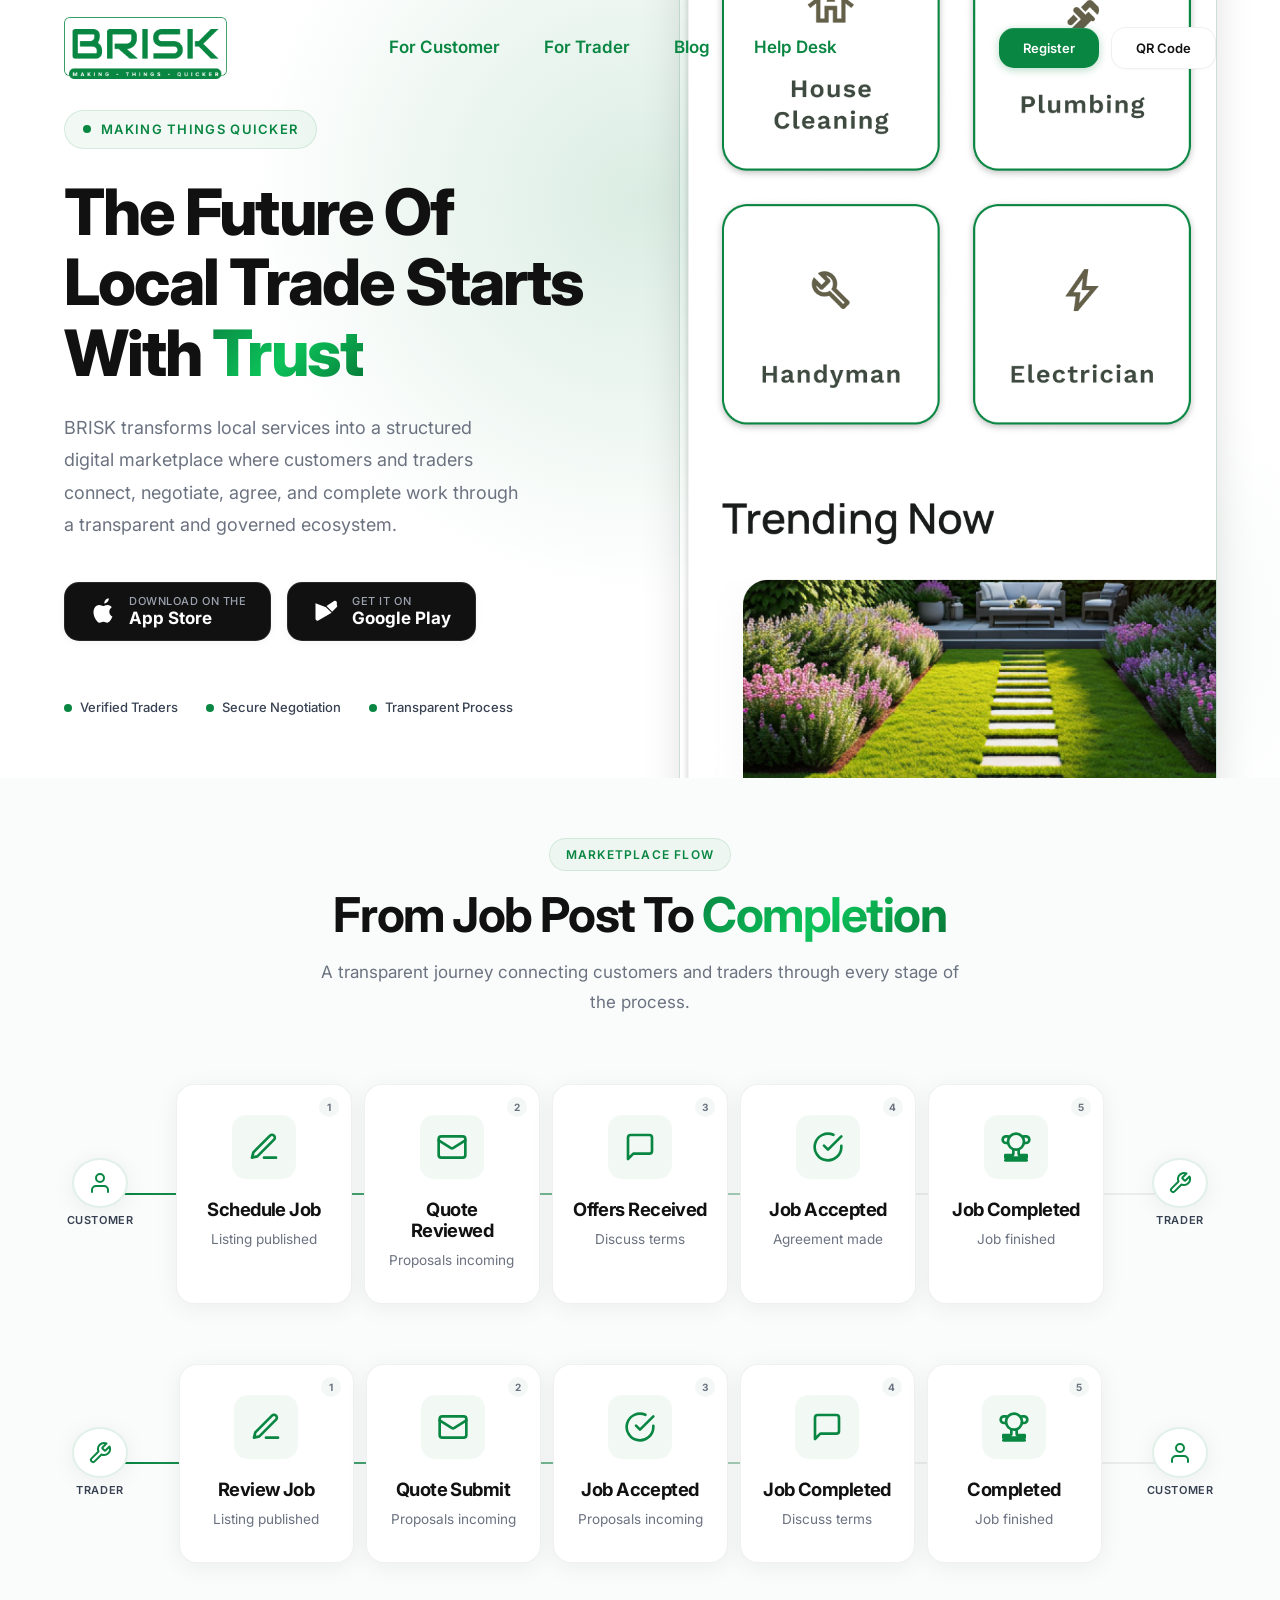
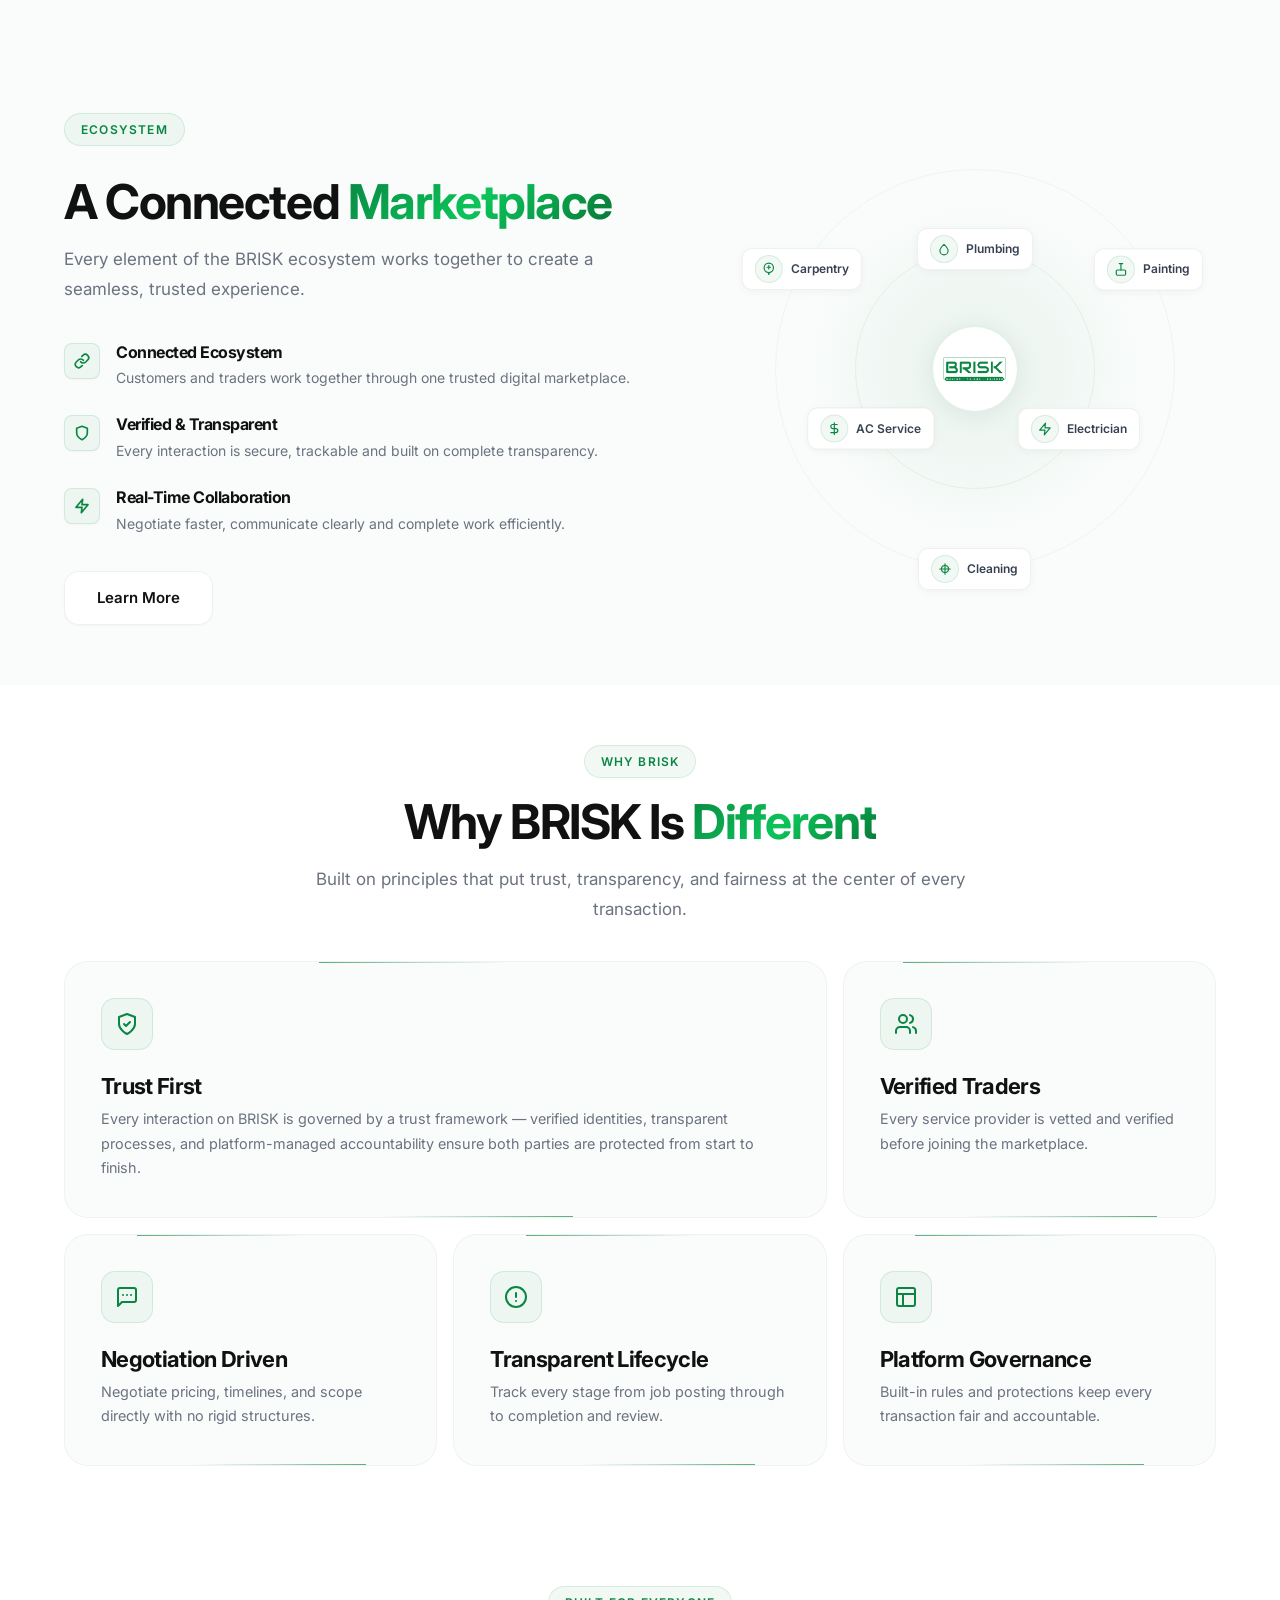
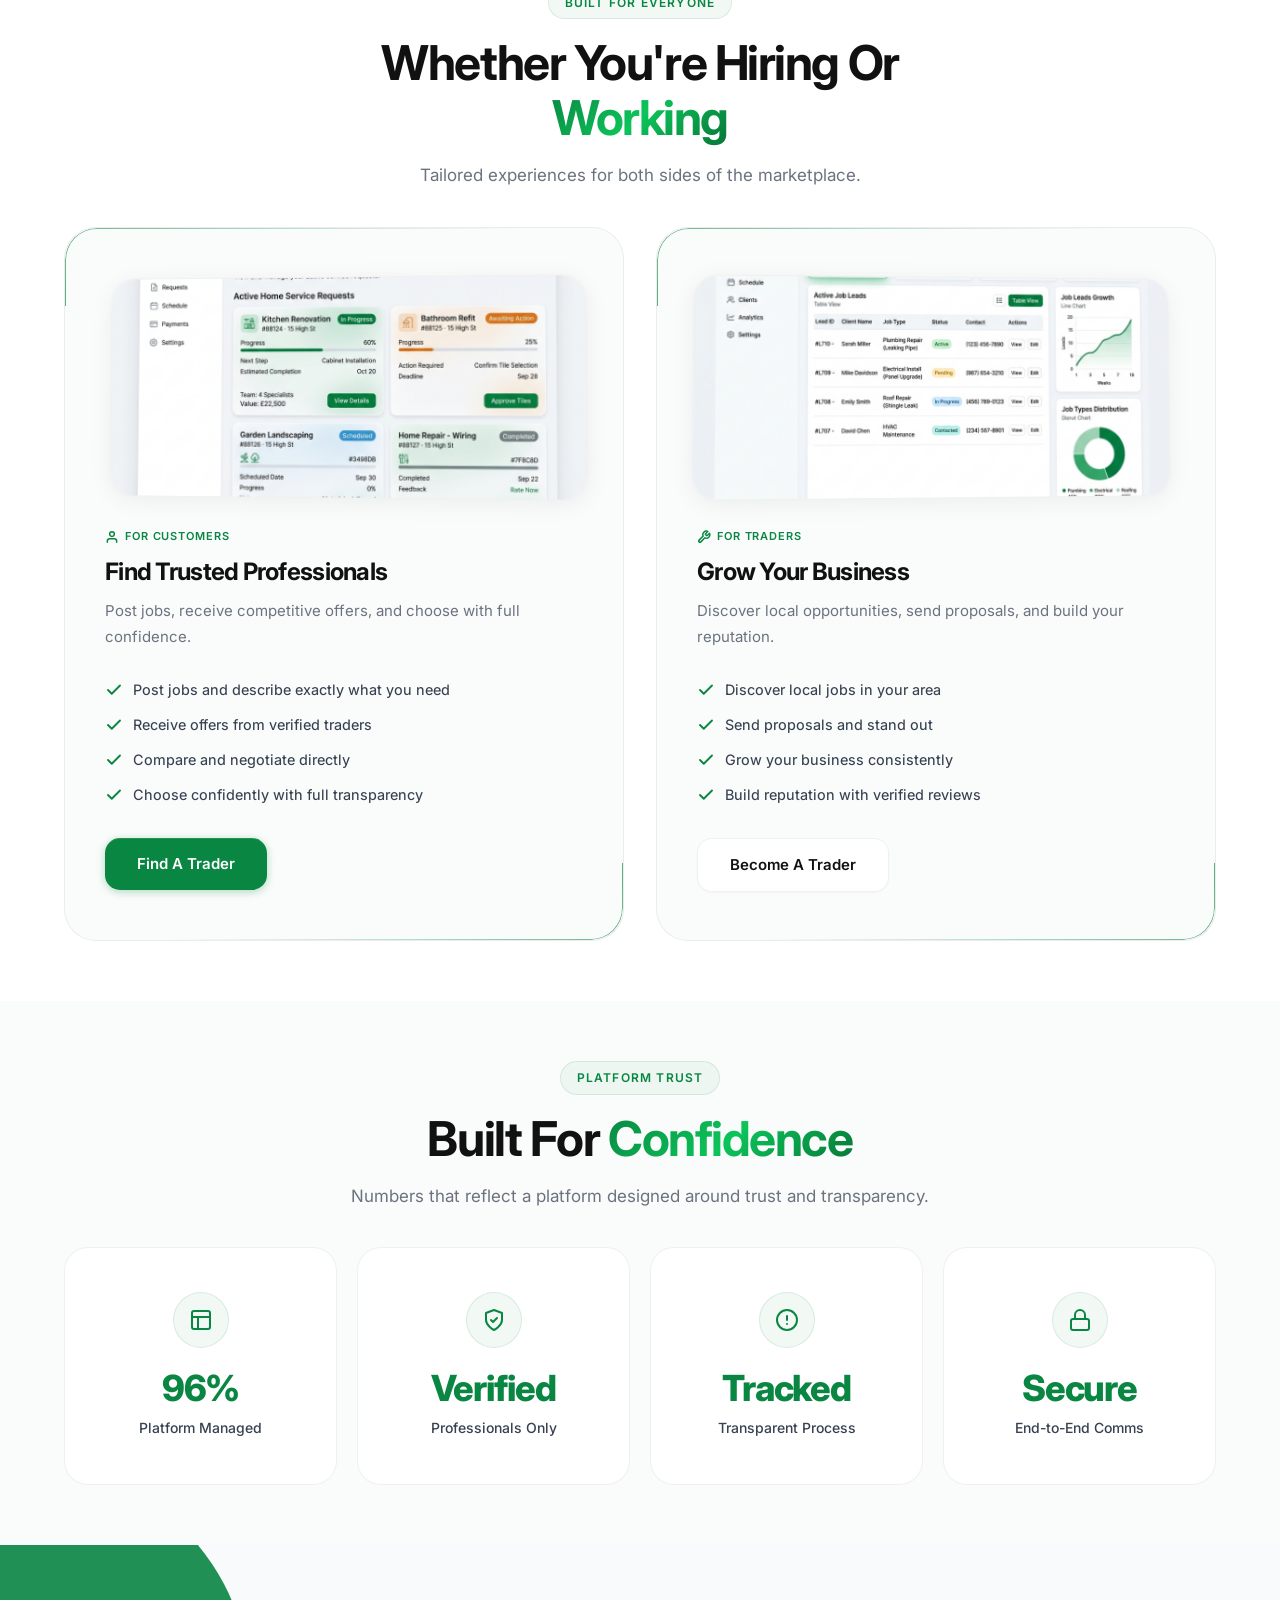
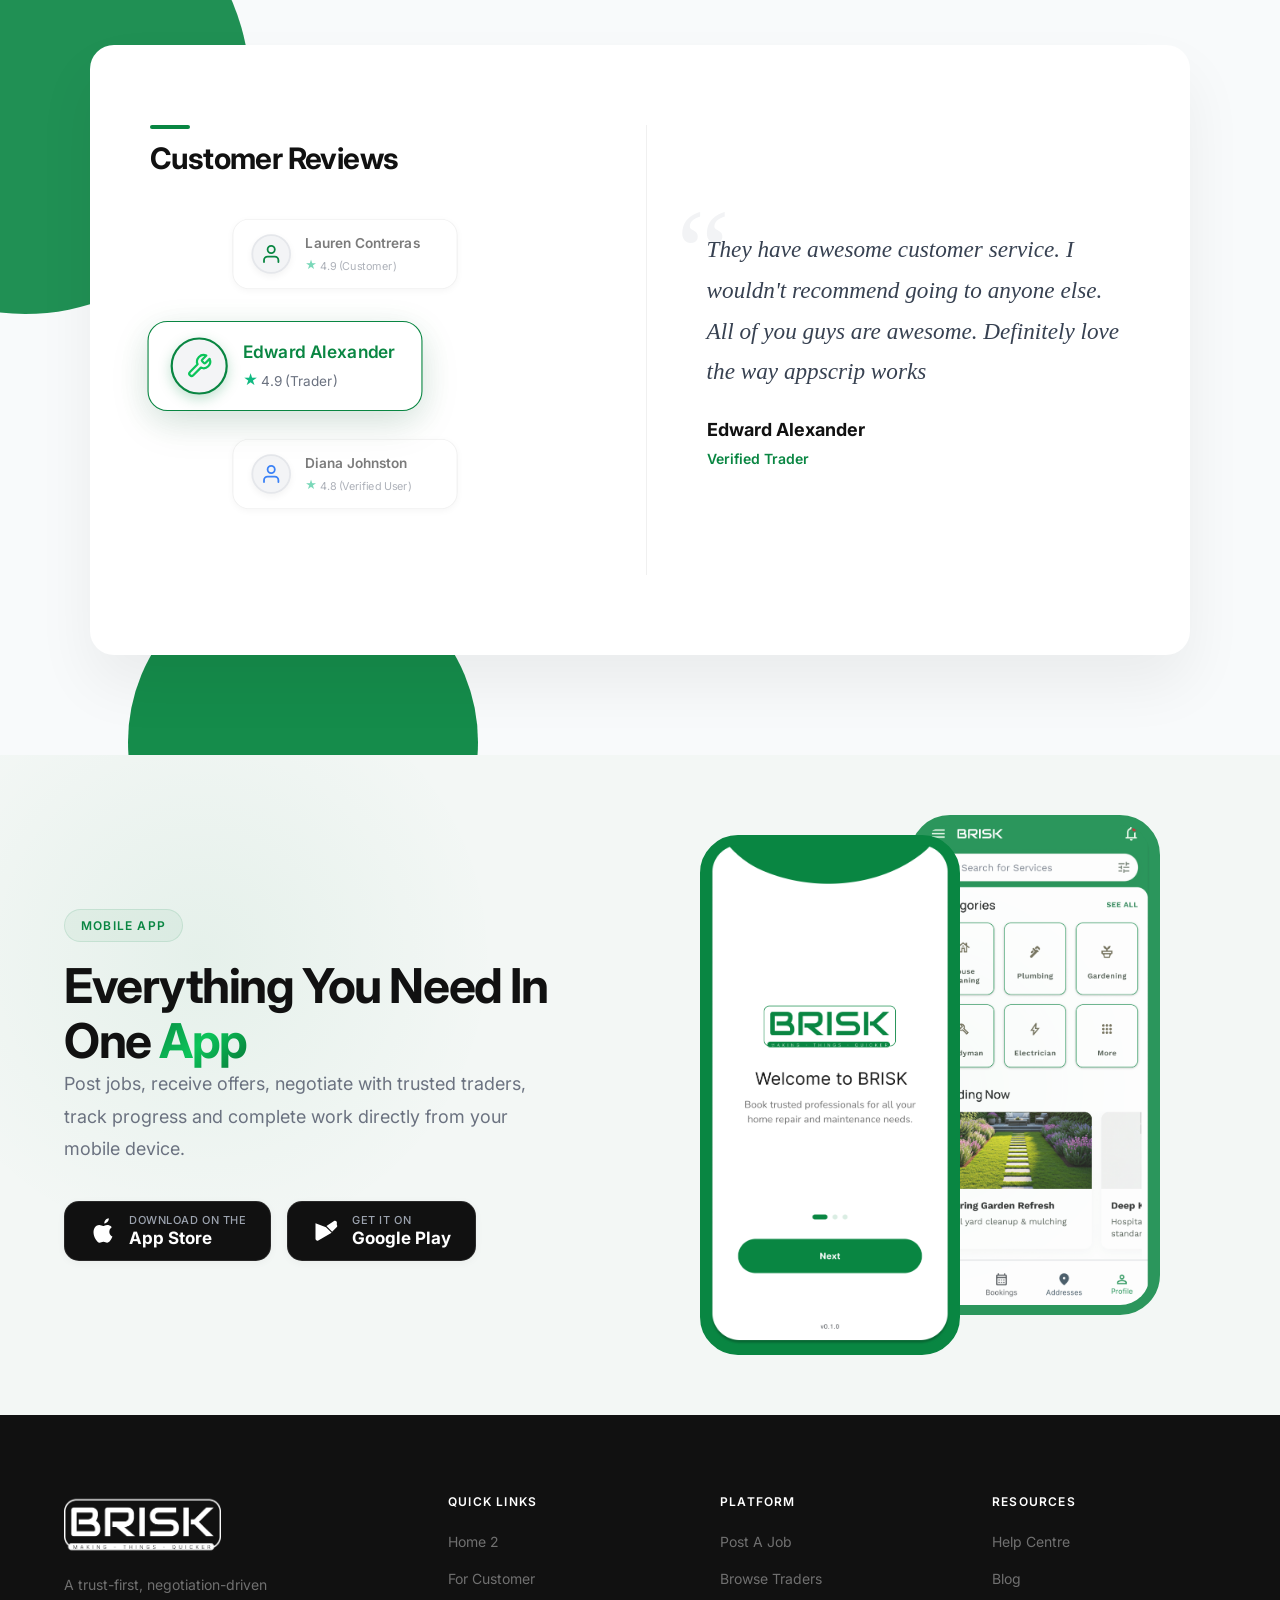
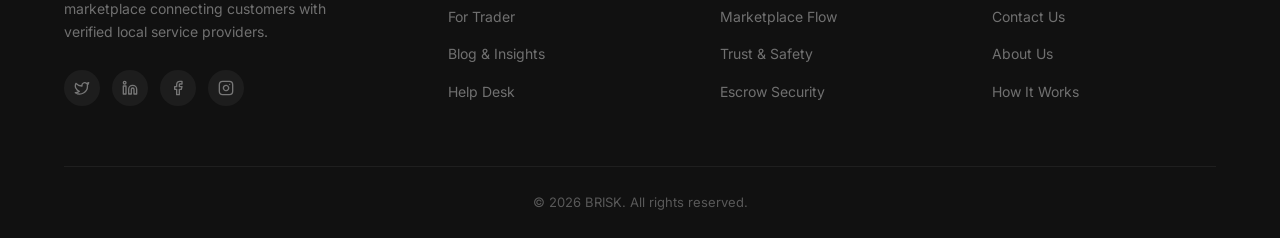
==== index-v2.html @ 7cae582f "first commit" ====
<!DOCTYPE html>
<html lang="en">

<head>
  <meta charset="UTF-8">
  <meta name="viewport" content="width=device-width, initial-scale=1.0">
  <title>BRISK — The Future Of Local Trade Starts With Trust</title>
  <meta name="description"
    content="BRISK transforms local services into a structured digital marketplace where customers and traders connect, negotiate, agree, and complete work through a transparent and governed ecosystem.">
  <link rel="preconnect" href="https://fonts.googleapis.com">
  <link rel="preconnect" href="https://fonts.gstatic.com" crossorigin>
  <link href="https://fonts.googleapis.com/css2?family=Inter:wght@400;450;500;600;700;800&display=swap"
    rel="stylesheet">
  <link rel="stylesheet" href="index.css">
</head>

<body>

  <!-- ===== HEADER ===== -->
  <header class="header" id="header">
    <div class="container">
      <nav class="nav">
        <a href="index.html" class="nav-logo">
          <img src="image/dark-green.png" alt="BRISK">
        </a>
        <ul class="nav-links" id="navLinks">
          <li><a href="customers.html">For Customer</a></li>
          <li><a href="traders.html">For Trader</a></li>
          <li><a href="blog.html">Blog</a></li>
          <li><a href="help-desk.html">Help Desk</a></li>
        </ul>
        <div class="nav-actions" id="navActions">
          <a href="#" class="btn btn-primary btn-register">Register</a>
          <div class="qrcode-dropdown-wrapper">
            <a href="javascript:void(0)" class="btn btn-secondary btn-qrcode" id="qrDropdownBtn">QR Code</a>
            <div class="qrcode-popover" id="qrPopover" aria-hidden="true">
              <button type="button" class="qrcode-popover-item" data-type="customer">
                <svg width="18" height="18" viewBox="0 0 24 24" fill="none" stroke="currentColor" stroke-width="2"
                  stroke-linecap="round" stroke-linejoin="round">
                  <path d="M20 21v-2a4 4 0 0 0-4-4H8a4 4 0 0 0-4 4v2"></path>
                  <circle cx="12" cy="7" r="4"></circle>
                </svg>
                For Customer
              </button>
              <button type="button" class="qrcode-popover-item" data-type="trader">
                <svg width="18" height="18" viewBox="0 0 24 24" fill="none" stroke="currentColor" stroke-width="2"
                  stroke-linecap="round" stroke-linejoin="round">
                  <path d="M16 21v-2a4 4 0 0 0-4-4H6a4 4 0 0 0-4 4v2"></path>
                  <circle cx="9" cy="7" r="4"></circle>
                  <path d="M22 21v-2a4 4 0 0 0-3-3.87"></path>
                  <path d="M16 3.13a4 4 0 0 1 0 7.75"></path>
                </svg>
                For Trader
              </button>
            </div>
          </div>
        </div>
        <button class="nav-toggle" id="navToggle" aria-label="Toggle navigation">
          <span></span><span></span><span></span>
        </button>
      </nav>
    </div>
  </header>

  <!-- ===== HERO ===== -->
  <section class="hero section" id="hero">
    <!-- Background Glows -->
    <div class="glow-bg glow-bg-primary hero-glow-1"></div>
    <div class="glow-bg hero-glow-2"></div>

    <div class="container">
      <div class="hero-grid">
        <!-- Left Content -->
        <div class="hero-content reveal">
          <div class="hero-tagline">
            <span class="pulse"></span>
            Making Things Quicker
          </div>
          <h1>The Future Of Local Trade Starts With <span class="gradient-text">Trust</span></h1>
          <p class="hero-desc">BRISK transforms local services into a structured digital marketplace where customers and
            traders connect, negotiate, agree, and complete work through a transparent and governed ecosystem.</p>
          <div class="download-buttons" style="margin-bottom: 56px;">
            <!-- Apple App Store Button -->
            <a href="#" class="btn-download">
              <svg class="dl-icon" width="24" height="24" viewBox="0 0 24 24" fill="currentColor">
                <path
                  d="M18.71 19.5c-.83 1.24-1.71 2.45-3.05 2.47-1.34.03-1.77-.79-3.29-.79-1.53 0-2 .77-3.27.82-1.31.05-2.3-1.32-3.14-2.53C4.25 17 2.94 12.45 4.7 9.39c.87-1.52 2.43-2.48 4.12-2.51 1.28-.02 2.5.87 3.29.87.78 0 2.26-1.07 3.81-.91.65.03 2.47.26 3.64 1.98-.09.06-2.17 1.28-2.15 3.81.03 3.02 2.65 4.03 2.68 4.04-.03.07-.42 1.44-1.38 2.82M15.97 4.17c.66-.81 1.11-1.93.99-3.06-.96.04-2.13.64-2.82 1.45-.6.69-1.12 1.83-.98 2.94 1.07.08 2.16-.52 2.81-1.33z" />
              </svg>
              <div class="dl-text">
                <span class="dl-sub">Download on the</span>
                <span class="dl-main">App Store</span>
              </div>
            </a>
            <!-- Google Play Button -->
            <a href="#" class="btn-download">
              <svg class="dl-icon" width="24" height="24" viewBox="0 0 24 24" fill="currentColor">
                <path
                  d="M3 5.27v13.46c0 .88.75 1.58 1.63 1.58.26 0 .52-.07.76-.2l11.43-6.59-4.83-4.83L3 5.27zm18.3-1.02c-.34-.58-.97-.93-1.67-.93-.26 0-.52.07-.76.2L12.43 7.8l4.83 4.83 4.04-4.04c.48-.48.48-1.28 0-1.76l-.01.02zm-9.17 6.43L12.13 10.68z" />
              </svg>
              <div class="dl-text">
                <span class="dl-sub">GET IT ON</span>
                <span class="dl-main">Google Play</span>
              </div>
            </a>
          </div>
          <div class="trust-row">
            <div class="trust-pill"><span class="tp-dot"></span> Verified Traders</div>
            <div class="trust-pill"><span class="tp-dot"></span> Secure Negotiation</div>
            <div class="trust-pill"><span class="tp-dot"></span> Transparent Process</div>
          </div>
        </div>

        <!-- Right: Hero Video Visual -->
        <div class="hero-visual reveal reveal-d2" id="heroVisual">
          <div class="hero-video-wrapper">
            <video class="hero-video" autoplay loop muted playsinline poster="image/Home.png">
              <source src="image/video.mp4" type="video/mp4">
              Your browser does not support the video tag.
            </video>
          </div>
        </div>
      </div>
    </div>
  </section>

  <!-- ===== SECTION 2: INTERACTIVE MARKETPLACE FLOW ===== -->
  <section class="flow-section section" id="flow">
    <div class="container">
      <div class="section-header reveal">
        <span class="section-label">Marketplace Flow</span>
        <h2>From Job Post To <span class="gradient-text">Completion</span></h2>
        <p>A transparent journey connecting customers and traders through every stage of the process.</p>
      </div>

      <div class="flow-visual reveal reveal-d2">
        <div class="flow-track">
          <!-- Customer Avatar -->
          <div class="flow-avatar">
            <div class="flow-avatar-circle">
              <svg viewBox="0 0 24 24" fill="none" stroke="currentColor" stroke-width="2" stroke-linecap="round"
                stroke-linejoin="round">
                <path d="M20 21v-2a4 4 0 0 0-4-4H8a4 4 0 0 0-4 4v2" />
                <circle cx="12" cy="7" r="4" />
              </svg>
            </div>
            <span>Customer</span>
          </div>

          <!-- Flow Path -->
          <div class="flow-path-container">
            <div class="flow-path-bg"></div>
            <div class="flow-path-fill"></div>
          </div>

          <!-- Stage Cards -->
          <div class="flow-stages">
            <div class="flow-stage reveal reveal-d1">
              <div class="fs-icon-container">
                <svg width="24" height="24" viewBox="0 0 24 24" fill="none" stroke="currentColor" stroke-width="2"
                  stroke-linecap="round" stroke-linejoin="round">
                  <path d="M12 20h9" />
                  <path d="M16.5 3.5a2.12 2.12 0 0 1 3 3L7 19l-4 1 1-4Z" />
                </svg>
              </div>
              <div class="fs-num">1</div>
              <h4>Schedule Job</h4>
              <p>Listing published</p>
            </div>
            <div class="flow-stage  reveal reveal-d2">
              <div class="fs-icon-container">
                <svg width="24" height="24" viewBox="0 0 24 24" fill="none" stroke="currentColor" stroke-width="2"
                  stroke-linecap="round" stroke-linejoin="round">
                  <rect width="20" height="16" x="2" y="4" rx="2" />
                  <path d="m22 7-8.97 5.7a1.94 1.94 0 0 1-2.06 0L2 7" />
                </svg>
              </div>
              <div class="fs-num">2</div>
              <h4>Quote Reviewed</h4>
              <p>Proposals incoming</p>
            </div>
            <div class="flow-stage reveal reveal-d3">
              <div class="fs-icon-container">
                <svg width="24" height="24" viewBox="0 0 24 24" fill="none" stroke="currentColor" stroke-width="2"
                  stroke-linecap="round" stroke-linejoin="round">
                  <path d="M21 15a2 2 0 0 1-2 2H7l-4 4V5a2 2 0 0 1 2-2h14a2 2 0 0 1 2 2z" />
                </svg>
              </div>
              <div class="fs-num">3</div>
              <h4>Offers Received</h4>
              <p>Discuss terms</p>
            </div>
            <div class="flow-stage reveal reveal-d4">
              <div class="fs-icon-container">
                <svg width="24" height="24" viewBox="0 0 24 24" fill="none" stroke="currentColor" stroke-width="2"
                  stroke-linecap="round" stroke-linejoin="round">
                  <path d="M22 11.08V12a10 10 0 1 1-5.93-9.14" />
                  <polyline points="22,4 12,14.01 9,11.01" />
                </svg>
              </div>
              <div class="fs-num">4</div>
              <h4>Job Accepted</h4>
              <p>Agreement made</p>
            </div>
            <div class="flow-stage reveal reveal-d5">
              <div class="fs-icon-container">
                <svg width="24" height="24" viewBox="0 0 24 24" fill="none" stroke="currentColor" stroke-width="2"
                  stroke-linecap="round" stroke-linejoin="round">
                  <path d="M6 9H4.5a2.5 2.5 0 0 1 0-5H6" />
                  <path d="M18 9h1.5a2.5 2.5 0 0 0 0-5H18" />
                  <path d="M4 22h16" />
                  <path d="M10 14.66V17c0 .55-.45 1-1 1H4v2h16v-2h-5c-.55 0-1-.45-1-1v-2.34" />
                  <path d="M12 2a6 6 0 0 1 6 6c0 3.31-2.69 6-6 6a6 6 0 0 1-6-6c0-3.31 2.69-6 6-6Z" />
                </svg>
              </div>
              <div class="fs-num">5</div>
              <h4>Job Completed</h4>
              <p>Job finished</p>
            </div>
          </div>

          <!-- Trader Avatar -->
          <div class="flow-avatar">
            <div class="flow-avatar-circle">
              <svg viewBox="0 0 24 24" fill="none" stroke="currentColor" stroke-width="2" stroke-linecap="round"
                stroke-linejoin="round">
                <path
                  d="M14.7 6.3a1 1 0 0 0 0 1.4l1.6 1.6a1 1 0 0 0 1.4 0l3.77-3.77a6 6 0 0 1-7.94 7.94l-6.91 6.91a2.12 2.12 0 0 1-3-3l6.91-6.91a6 6 0 0 1 7.94-7.94l-3.76 3.76z" />
              </svg>
            </div>
            <span>Trader</span>
          </div>
        </div>
      </div>

      <div class="flow-visual reveal reveal-d2">
        <div class="flow-track">
          <!-- Customer Avatar -->
          <div class="flow-avatar">
            <div class="flow-avatar-circle">
              <svg viewBox="0 0 24 24" fill="none" stroke="currentColor" stroke-width="2" stroke-linecap="round"
                stroke-linejoin="round">
                <path
                  d="M14.7 6.3a1 1 0 0 0 0 1.4l1.6 1.6a1 1 0 0 0 1.4 0l3.77-3.77a6 6 0 0 1-7.94 7.94l-6.91 6.91a2.12 2.12 0 0 1-3-3l6.91-6.91a6 6 0 0 1 7.94-7.94l-3.76 3.76z" />
              </svg>
            </div>
            <span>Trader</span>
          </div>

          <!-- Flow Path -->
          <div class="flow-path-container">
            <div class="flow-path-bg"></div>
            <div class="flow-path-fill"></div>
          </div>

          <!-- Stage Cards -->
          <div class="flow-stages">
            <div class="flow-stage reveal reveal-d1">
              <div class="fs-icon-container">
                <svg width="24" height="24" viewBox="0 0 24 24" fill="none" stroke="currentColor" stroke-width="2"
                  stroke-linecap="round" stroke-linejoin="round">
                  <path d="M12 20h9" />
                  <path d="M16.5 3.5a2.12 2.12 0 0 1 3 3L7 19l-4 1 1-4Z" />
                </svg>
              </div>
              <div class="fs-num">1</div>
              <h4>Review Job</h4>
              <p>Listing published</p>
            </div>
            <div class="flow-stage reveal reveal-d4">
              <div class="fs-icon-container">

                <svg width="24" height="24" viewBox="0 0 24 24" fill="none" stroke="currentColor" stroke-width="2"
                  stroke-linecap="round" stroke-linejoin="round">
                  <rect width="20" height="16" x="2" y="4" rx="2" />
                  <path d="m22 7-8.97 5.7a1.94 1.94 0 0 1-2.06 0L2 7" />
                </svg>
              </div>
              <div class="fs-num">2</div>
              <h4>Quote Submit
              </h4>
              <p>Proposals incoming</p>
            </div>
            <div class="flow-stage  reveal reveal-d2">
              <div class="fs-icon-container">
                <svg width="24" height="24" viewBox="0 0 24 24" fill="none" stroke="currentColor" stroke-width="2"
                  stroke-linecap="round" stroke-linejoin="round">
                  <path d="M22 11.08V12a10 10 0 1 1-5.93-9.14" />
                  <polyline points="22,4 12,14.01 9,11.01" />
                </svg>
              </div>
              <div class="fs-num">3</div>
              <h4>Job Accepted</h4>
              <p>Proposals incoming</p>
            </div>
            <div class="flow-stage reveal reveal-d3">
              <div class="fs-icon-container">
                <svg width="24" height="24" viewBox="0 0 24 24" fill="none" stroke="currentColor" stroke-width="2"
                  stroke-linecap="round" stroke-linejoin="round">
                  <path d="M21 15a2 2 0 0 1-2 2H7l-4 4V5a2 2 0 0 1 2-2h14a2 2 0 0 1 2 2z" />
                </svg>
              </div>
              <div class="fs-num">4</div>
              <h4>Job Completed</h4>
              <p>Discuss terms</p>
            </div>

            <!-- <div class="flow-stage reveal reveal-d4">
              <div class="fs-icon-container">
                <svg width="24" height="24" viewBox="0 0 24 24" fill="none" stroke="currentColor" stroke-width="2"
                  stroke-linecap="round" stroke-linejoin="round">
                  <path d="M22 11.08V12a10 10 0 1 1-5.93-9.14" />
                  <polyline points="22,4 12,14.01 9,11.01" />
                </svg>
              </div>
              <div class="fs-num">4</div>
              <h4>Accepted</h4>
              <p>Agreement made</p>
            </div> -->
            <div class="flow-stage reveal reveal-d5">
              <div class="fs-icon-container">
                <svg width="24" height="24" viewBox="0 0 24 24" fill="none" stroke="currentColor" stroke-width="2"
                  stroke-linecap="round" stroke-linejoin="round">
                  <path d="M6 9H4.5a2.5 2.5 0 0 1 0-5H6" />
                  <path d="M18 9h1.5a2.5 2.5 0 0 0 0-5H18" />
                  <path d="M4 22h16" />
                  <path d="M10 14.66V17c0 .55-.45 1-1 1H4v2h16v-2h-5c-.55 0-1-.45-1-1v-2.34" />
                  <path d="M12 2a6 6 0 0 1 6 6c0 3.31-2.69 6-6 6a6 6 0 0 1-6-6c0-3.31 2.69-6 6-6Z" />
                </svg>
              </div>
              <div class="fs-num">5</div>
              <h4>Completed</h4>
              <p>Job finished</p>
            </div>
          </div>

          <!-- Trader Avatar -->
          <div class="flow-avatar">
            <div class="flow-avatar-circle">
              <svg viewBox="0 0 24 24" fill="none" stroke="currentColor" stroke-width="2" stroke-linecap="round"
                stroke-linejoin="round">
                <path d="M20 21v-2a4 4 0 0 0-4-4H8a4 4 0 0 0-4 4v2" />
                <circle cx="12" cy="7" r="4" />
              </svg>
            </div>
            <span>Customer</span>
          </div>
        </div>
      </div>
    </div>
  </section>

  <!-- ===== SECTION 4: MARKETPLACE ECOSYSTEM ===== -->
  <section class="ecosystem-section section" id="ecosystem">
    <div class="container">
      <div class="ecosystem-grid">
        <!-- Left Side: Content Area -->
        <div class="ecosystem-content reveal">
          <span class="section-label">Ecosystem</span>
          <h2>A Connected <span class="gradient-text">Marketplace</span></h2>
          <p class="section-desc">Every element of the BRISK ecosystem works together to create a seamless, trusted
            experience.</p>

          <!-- Highlight Rows -->
          <div class="ecosystem-highlights">
            <!-- Highlight 1: Connected Ecosystem -->
            <div class="eco-highlight-row">
              <div class="eco-row-icon">
                <svg viewBox="0 0 24 24" fill="none" stroke="currentColor" stroke-width="2.5" stroke-linecap="round"
                  stroke-linejoin="round">
                  <path d="M10 13a5 5 0 0 0 7.54.54l3-3a5 5 0 0 0-7.07-7.07l-1.72 1.71" />
                  <path d="M14 11a5 5 0 0 0-7.54-.54l-3 3a5 5 0 0 0 7.07 7.07l1.71-1.71" />
                </svg>
              </div>
              <div class="eco-row-content">
                <h4>Connected Ecosystem</h4>
                <p>Customers and traders work together through one trusted digital marketplace.</p>
              </div>
            </div>

            <!-- Highlight 2: Verified & Transparent -->
            <div class="eco-highlight-row">
              <div class="eco-row-icon">
                <svg viewBox="0 0 24 24" fill="none" stroke="currentColor" stroke-width="2.5" stroke-linecap="round"
                  stroke-linejoin="round">
                  <path d="M12 22s8-4 8-10V5l-8-3-8 3v7c0 6 8 10 8 10z" />
                </svg>
              </div>
              <div class="eco-row-content">
                <h4>Verified & Transparent</h4>
                <p>Every interaction is secure, trackable and built on complete transparency.</p>
              </div>
            </div>

            <!-- Highlight 3: Real-Time Collaboration -->
            <div class="eco-highlight-row">
              <div class="eco-row-icon">
                <svg viewBox="0 0 24 24" fill="none" stroke="currentColor" stroke-width="2.5" stroke-linecap="round"
                  stroke-linejoin="round">
                  <polygon points="13 2 3 14 12 14 11 22 21 10 12 10 13 2" />
                </svg>
              </div>
              <div class="eco-row-content">
                <h4>Real-Time Collaboration</h4>
                <p>Negotiate faster, communicate clearly and complete work efficiently.</p>
              </div>
            </div>
          </div>

          <!-- Subtle Secondary Button -->
          <div class="ecosystem-actions">
            <a href="#" class="btn btn-secondary">Learn More</a>
          </div>
        </div>

        <!-- Right Side: Diagram Animation -->
        <div class="ecosystem-diagram reveal reveal-d2">
          <!-- Ambient background glow inside the diagram -->
          <div class="glow-bg glow-bg-soft eco-bg-glow"></div>

          <!-- Center Breathing Element -->
          <div class="eco-diagram-center pulse-breathing">
            <img src="image/dark-green.png" alt="BRISK">
          </div>

          <!-- Inner Orbit Ring (Diameter 240px, clockwise rotation) -->
          <div class="orbit-ring-inner">

            <!-- Node 1: Plumbing -->
            <div class="orbit-node-wrapper" style="--angle: 0deg; --radius: -120px;">
              <div class="eco-node-card-upright">
                <div class="eco-node-card">
                  <div class="eco-node-card-inner">
                    <div class="eco-node-icon">
                      <svg viewBox="0 0 24 24" fill="none" stroke="currentColor" stroke-width="2" stroke-linecap="round"
                        stroke-linejoin="round">
                        <path d="M12 22a7 7 0 0 0 7-7c0-4.3-7-11-7-11S5 10.7 5 15a7 7 0 0 0 7 7z" />
                      </svg>
                    </div>
                    <span>Plumbing</span>
                  </div>
                </div>
              </div>
            </div>

            <!-- Node 3: Electrician -->
            <div class="orbit-node-wrapper" style="--angle: 120deg; --radius: -120px;">
              <div class="eco-node-card-upright">
                <div class="eco-node-card">
                  <div class="eco-node-card-inner">
                    <div class="eco-node-icon">
                      <svg viewBox="0 0 24 24" fill="none" stroke="currentColor" stroke-width="2" stroke-linecap="round"
                        stroke-linejoin="round">
                        <path d="M13 2L3 14h9l-1 8 10-12h-9l1-8z" />
                      </svg>
                    </div>
                    <span>Electrician</span>
                  </div>
                </div>
              </div>
            </div>

            <!-- Node 5: AC Service -->
            <div class="orbit-node-wrapper" style="--angle: 240deg; --radius: -120px;">
              <div class="eco-node-card-upright">
                <div class="eco-node-card">
                  <div class="eco-node-card-inner">
                    <div class="eco-node-icon">
                      <svg viewBox="0 0 24 24" fill="none" stroke="currentColor" stroke-width="2" stroke-linecap="round"
                        stroke-linejoin="round">
                        <path d="M12 2v20" />
                        <path d="M17 5H9.5a3.5 3.5 0 0 0 0 7h5a3.5 3.5 0 0 1 0 7H6" />
                      </svg>
                    </div>
                    <span>AC Service</span>
                  </div>
                </div>
              </div>
            </div>

          </div>

          <!-- Outer Orbit Ring (Diameter 400px, counter-clockwise rotation) -->
          <div class="orbit-ring-outer">

            <!-- Node 2: Painting -->
            <div class="orbit-node-wrapper" style="--angle: 60deg; --radius: -200px;">
              <div class="eco-node-card-upright">
                <div class="eco-node-card">
                  <div class="eco-node-card-inner">
                    <div class="eco-node-icon">
                      <svg viewBox="0 0 24 24" fill="none" stroke="currentColor" stroke-width="2" stroke-linecap="round"
                        stroke-linejoin="round">
                        <path d="M18 22H6a2 2 0 0 1-2-2v-5a2 2 0 0 1 2-2h12a2 2 0 0 1 2 2v5a2 2 0 0 1-2 2z" />
                        <path d="M12 13V2" />
                        <path d="M9 2h6" />
                      </svg>
                    </div>
                    <span>Painting</span>
                  </div>
                </div>
              </div>
            </div>

            <!-- Node 4: Cleaning -->
            <div class="orbit-node-wrapper" style="--angle: 180deg; --radius: -200px;">
              <div class="eco-node-card-upright">
                <div class="eco-node-card">
                  <div class="eco-node-card-inner">
                    <div class="eco-node-icon">
                      <svg viewBox="0 0 24 24" fill="none" stroke="currentColor" stroke-width="2" stroke-linecap="round"
                        stroke-linejoin="round">
                        <path d="M12 3v18" />
                        <path d="M3 12h18" />
                        <path d="M12 12m-6 0a6 6 0 1 0 12 0 6 6 0 1 0 -12 0" />
                      </svg>
                    </div>
                    <span>Cleaning</span>
                  </div>
                </div>
              </div>
            </div>

            <!-- Node 6: Carpentry -->
            <div class="orbit-node-wrapper" style="--angle: 300deg; --radius: -200px;">
              <div class="eco-node-card-upright">
                <div class="eco-node-card">
                  <div class="eco-node-card-inner">
                    <div class="eco-node-icon">
                      <svg viewBox="0 0 24 24" fill="none" stroke="currentColor" stroke-width="2" stroke-linecap="round"
                        stroke-linejoin="round">
                        <path
                          d="M20 10c0-4.418-3.582-8-8-8s-8 3.582-8 8c0 4.25 3.32 7.725 7.5 7.97v3.03h1v-3.03c4.18-.245 7.5-3.72 7.5-7.97z" />
                        <path d="M12 6v6" />
                        <path d="M9 9h6" />
                      </svg>
                    </div>
                    <span>Carpentry</span>
                  </div>
                </div>
              </div>
            </div>

          </div>
        </div>
      </div>
    </div>
  </section>

  <!-- ===== SECTION 3: BENTO FEATURES ===== -->
  <section class="bento-section section" id="features">
    <div class="container">
      <div class="section-header reveal">
        <span class="section-label">Why BRISK</span>
        <h2>Why BRISK Is <span class="gradient-text">Different</span></h2>
        <p>Built on principles that put trust, transparency, and fairness at the center of every transaction.</p>
      </div>

      <div class="bento-grid">
        <div class="bento-card bento-wide reveal reveal-d1">
          <div class="premium-border"></div>
          <div class="bento-card-bg"></div>
          <div class="bento-card-border"></div>
          <div class="bento-icon">
            <svg viewBox="0 0 24 24" fill="none" stroke="currentColor" stroke-width="2" stroke-linecap="round"
              stroke-linejoin="round">
              <path d="M12 22s8-4 8-10V5l-8-3-8 3v7c0 6 8 10 8 10z" />
              <path d="m9 12 2 2 4-4" />
            </svg>
          </div>
          <h3>Trust First</h3>
          <p>Every interaction on BRISK is governed by a trust framework — verified identities, transparent processes,
            and platform-managed accountability ensure both parties are protected from start to finish.</p>
        </div>

        <div class="bento-card reveal reveal-d2">
          <div class="premium-border"></div>
          <div class="bento-card-bg"></div>
          <div class="bento-card-border"></div>
          <div class="bento-icon">
            <svg viewBox="0 0 24 24" fill="none" stroke="currentColor" stroke-width="2" stroke-linecap="round"
              stroke-linejoin="round">
              <path d="M16 21v-2a4 4 0 0 0-4-4H6a4 4 0 0 0-4 4v2" />
              <circle cx="9" cy="7" r="4" />
              <path d="M22 21v-2a4 4 0 0 0-3-3.87" />
              <path d="M16 3.13a4 4 0 0 1 0 7.75" />
            </svg>
          </div>
          <h3>Verified Traders</h3>
          <p>Every service provider is vetted and verified before joining the marketplace.</p>
        </div>

        <div class="bento-card reveal reveal-d3">
          <div class="premium-border"></div>
          <div class="bento-card-bg"></div>
          <div class="bento-card-border"></div>
          <div class="bento-icon">
            <svg viewBox="0 0 24 24" fill="none" stroke="currentColor" stroke-width="2" stroke-linecap="round"
              stroke-linejoin="round">
              <path d="M21 15a2 2 0 0 1-2 2H7l-4 4V5a2 2 0 0 1 2-2h14a2 2 0 0 1 2 2z" />
              <path d="M8 10h.01" />
              <path d="M12 10h.01" />
              <path d="M16 10h.01" />
            </svg>
          </div>
          <h3>Negotiation Driven</h3>
          <p>Negotiate pricing, timelines, and scope directly with no rigid structures.</p>
        </div>

        <div class="bento-card reveal reveal-d1">
          <div class="premium-border"></div>
          <div class="bento-card-bg"></div>
          <div class="bento-card-border"></div>
          <div class="bento-icon">
            <svg viewBox="0 0 24 24" fill="none" stroke="currentColor" stroke-width="2" stroke-linecap="round"
              stroke-linejoin="round">
              <circle cx="12" cy="12" r="10" />
              <line x1="12" x2="12" y1="8" y2="12" />
              <line x1="12" x2="12.01" y1="16" y2="16" />
            </svg>
          </div>
          <h3>Transparent Lifecycle</h3>
          <p>Track every stage from job posting through to completion and review.</p>
        </div>

        <div class="bento-card reveal reveal-d2">
          <div class="premium-border"></div>
          <div class="bento-card-bg"></div>
          <div class="bento-card-border"></div>
          <div class="bento-icon">
            <svg viewBox="0 0 24 24" fill="none" stroke="currentColor" stroke-width="2" stroke-linecap="round"
              stroke-linejoin="round">
              <rect width="18" height="18" x="3" y="3" rx="2" />
              <path d="M3 9h18" />
              <path d="M9 21V9" />
            </svg>
          </div>
          <h3>Platform Governance</h3>
          <p>Built-in rules and protections keep every transaction fair and accountable.</p>
        </div>

        <div class="bento-card reveal reveal-d3 " style="display: none;">
          <div class="premium-border"></div>
          <div class="bento-card-bg"></div>
          <div class="bento-card-border"></div>
          <div class="bento-icon">
            <svg viewBox="0 0 24 24" fill="none" stroke="currentColor" stroke-width="2" stroke-linecap="round"
              stroke-linejoin="round">
              <polygon
                points="12,2 15.09,8.26 22,9.27 17,14.14 18.18,21.02 12,17.77 5.82,21.02 7,14.14 2,9.27 8.91,8.26" />
            </svg>
          </div>
          <h3>Ratings & Reviews</h3>
          <p>Build reputation through honest, transparent feedback from both parties.</p>
        </div>
      </div>
    </div>
  </section>



  <!-- ===== SECTION 5: DUAL AUDIENCE ===== -->
  <section class="audience-section section" id="audience">
    <div class="container">
      <div class="section-header reveal">
        <span class="section-label">Built For Everyone</span>
        <h2>Whether You're Hiring Or <span class="gradient-text">Working</span></h2>
        <p>Tailored experiences for both sides of the marketplace.</p>
      </div>

      <div class="audience-grid">
        <!-- For Customers -->
        <div class="audience-card reveal reveal-d1">
          <div class="premium-border"></div>
          <div class="audience-card-3d">
            <img src="image/customer_dashboard.png" alt="Customer Dashboard" class="audience-card-img">
          </div>
          <span class="audience-label">
            <svg width="14" height="14" viewBox="0 0 24 24" fill="none" stroke="currentColor" stroke-width="2.5"
              stroke-linecap="round" stroke-linejoin="round">
              <path d="M20 21v-2a4 4 0 0 0-4-4H8a4 4 0 0 0-4 4v2" />
              <circle cx="12" cy="7" r="4" />
            </svg>
            For Customers
          </span>
          <h3>Find Trusted Professionals</h3>
          <p>Post jobs, receive competitive offers, and choose with full confidence.</p>
          <ul class="audience-features">
            <li><svg viewBox="0 0 24 24" fill="none" stroke="currentColor" stroke-width="2.5" stroke-linecap="round"
                stroke-linejoin="round">
                <polyline points="20,6 9,17 4,12" />
              </svg> Post jobs and describe exactly what you need</li>
            <li><svg viewBox="0 0 24 24" fill="none" stroke="currentColor" stroke-width="2.5" stroke-linecap="round"
                stroke-linejoin="round">
                <polyline points="20,6 9,17 4,12" />
              </svg> Receive offers from verified traders</li>
            <li><svg viewBox="0 0 24 24" fill="none" stroke="currentColor" stroke-width="2.5" stroke-linecap="round"
                stroke-linejoin="round">
                <polyline points="20,6 9,17 4,12" />
              </svg> Compare and negotiate directly</li>
            <li><svg viewBox="0 0 24 24" fill="none" stroke="currentColor" stroke-width="2.5" stroke-linecap="round"
                stroke-linejoin="round">
                <polyline points="20,6 9,17 4,12" />
              </svg> Choose confidently with full transparency</li>
          </ul>
          <a href="#" class="btn btn-primary">Find A Trader</a>
        </div>

        <!-- For Traders -->
        <div class="audience-card reveal reveal-d3">
          <div class="premium-border"></div>
          <div class="audience-card-3d">
            <img src="image/trader_dashboard.png" alt="Trader Dashboard" class="audience-card-img">
          </div>
          <span class="audience-label">
            <svg width="14" height="14" viewBox="0 0 24 24" fill="none" stroke="currentColor" stroke-width="2.5"
              stroke-linecap="round" stroke-linejoin="round">
              <path
                d="M14.7 6.3a1 1 0 0 0 0 1.4l1.6 1.6a1 1 0 0 0 1.4 0l3.77-3.77a6 6 0 0 1-7.94 7.94l-6.91 6.91a2.12 2.12 0 0 1-3-3l6.91-6.91a6 6 0 0 1 7.94-7.94l-3.76 3.76z" />
            </svg>
            For Traders
          </span>
          <h3>Grow Your Business</h3>
          <p>Discover local opportunities, send proposals, and build your reputation.</p>
          <ul class="audience-features">
            <li><svg viewBox="0 0 24 24" fill="none" stroke="currentColor" stroke-width="2.5" stroke-linecap="round"
                stroke-linejoin="round">
                <polyline points="20,6 9,17 4,12" />
              </svg> Discover local jobs in your area</li>
            <li><svg viewBox="0 0 24 24" fill="none" stroke="currentColor" stroke-width="2.5" stroke-linecap="round"
                stroke-linejoin="round">
                <polyline points="20,6 9,17 4,12" />
              </svg> Send proposals and stand out</li>
            <li><svg viewBox="0 0 24 24" fill="none" stroke="currentColor" stroke-width="2.5" stroke-linecap="round"
                stroke-linejoin="round">
                <polyline points="20,6 9,17 4,12" />
              </svg> Grow your business consistently</li>
            <li><svg viewBox="0 0 24 24" fill="none" stroke="currentColor" stroke-width="2.5" stroke-linecap="round"
                stroke-linejoin="round">
                <polyline points="20,6 9,17 4,12" />
              </svg> Build reputation with verified reviews</li>
          </ul>
          <a href="#" class="btn btn-secondary">Become A Trader</a>
        </div>
      </div>
    </div>
  </section>




  <!-- ===== SECTION 8: FLOATING STATISTICS ===== -->
  <section class="stats-section section" id="stats">
    <div class="container">
      <div class="section-header reveal">
        <span class="section-label">Platform Trust</span>
        <h2>Built For <span class="gradient-text">Confidence</span></h2>
        <p>Numbers that reflect a platform designed around trust and transparency.</p>
      </div>

      <div class="stats-grid">
        <div class="stat-card reveal reveal-d1">
          <div class="stat-icon">
            <svg viewBox="0 0 24 24" fill="none" stroke="currentColor" stroke-width="2" stroke-linecap="round"
              stroke-linejoin="round">
              <rect width="18" height="18" x="3" y="3" rx="2" />
              <path d="M3 9h18" />
              <path d="M9 21V9" />
            </svg>
          </div>
          <h3>100%</h3>
          <p>Platform Managed</p>
        </div>
        <div class="stat-card reveal reveal-d2">
          <div class="stat-icon">
            <svg viewBox="0 0 24 24" fill="none" stroke="currentColor" stroke-width="2" stroke-linecap="round"
              stroke-linejoin="round">
              <path d="M12 22s8-4 8-10V5l-8-3-8 3v7c0 6 8 10 8 10z" />
              <path d="m9 12 2 2 4-4" />
            </svg>
          </div>
          <h3>Verified</h3>
          <p>Professionals Only</p>
        </div>
        <div class="stat-card reveal reveal-d3">
          <div class="stat-icon">
            <svg viewBox="0 0 24 24" fill="none" stroke="currentColor" stroke-width="2" stroke-linecap="round"
              stroke-linejoin="round">
              <circle cx="12" cy="12" r="10" />
              <line x1="12" x2="12" y1="8" y2="12" />
              <line x1="12" x2="12.01" y1="16" y2="16" />
            </svg>
          </div>
          <h3>Tracked</h3>
          <p>Transparent Process</p>
        </div>
        <div class="stat-card reveal reveal-d4">
          <div class="stat-icon">
            <svg viewBox="0 0 24 24" fill="none" stroke="currentColor" stroke-width="2" stroke-linecap="round"
              stroke-linejoin="round">
              <rect width="18" height="11" x="3" y="11" rx="2" ry="2" />
              <path d="M7 11V7a5 5 0 0 1 10 0v4" />
            </svg>
          </div>
          <h3>Secure</h3>
          <p>End-to-End Comms</p>
        </div>
      </div>
    </div>
  </section>

  <!-- ===== SECTION 8.5: TESTIMONIALS ===== -->
  <section class="testimonials-section section" id="testimonials">
    <!-- Decorative background elements as in the design -->
    <div class="testi-bg-decor-left"></div>
    <div class="testi-bg-decor-bottom"></div>

    <div class="container">
      <div class="testimonial-premium-showcase">
        <div class="testimonial-showcase-grid">

          <!-- Left Column: Navigation / Review List -->
          <div class="testimonial-showcase-left">
            <div class="review-title-group">
              <span class="review-decor-line"></span>
              <h3>Customer Reviews</h3>
            </div>

            <div class="avatar-arc-container">
              <div class="avatar-list">
                <!-- User 0 -->
                <div class="avatar-item" data-index="0">
                  <div class="avatar-img-circle">
                    <svg viewBox="0 0 24 24" fill="none" stroke="currentColor" stroke-width="2" stroke-linecap="round"
                      stroke-linejoin="round" style="width: 24px; height: 24px; color: var(--primary);">
                      <path d="M20 21v-2a4 4 0 0 0-4-4H8a4 4 0 0 0-4 4v2" />
                      <circle cx="12" cy="7" r="4" />
                    </svg>
                  </div>
                  <div class="avatar-details">
                    <span class="avatar-name">Lauren Contreras</span>
                    <span class="avatar-rating"><span class="star">★</span> 4.9 (Customer)</span>
                  </div>
                </div>

                <!-- User 1 (Active) -->
                <div class="avatar-item" data-index="1">
                  <div class="avatar-img-circle">
                    <svg viewBox="0 0 24 24" fill="none" stroke="currentColor" stroke-width="2" stroke-linecap="round"
                      stroke-linejoin="round" style="width: 24px; height: 24px; color: #0cc45a;">
                      <path
                        d="M14.7 6.3a1 1 0 0 0 0 1.4l1.6 1.6a1 1 0 0 0 1.4 0l3.77-3.77a6 6 0 0 1-7.94 7.94l-6.91 6.91a2.12 2.12 0 0 1-3-3l6.91-6.91a6 6 0 0 1 7.94-7.94l-3.76 3.76z" />
                    </svg>
                  </div>
                  <div class="avatar-details">
                    <span class="avatar-name">Edward Alexander</span>
                    <span class="avatar-rating"><span class="star">★</span> 4.9 (Trader)</span>
                  </div>
                </div>

                <!-- User 2 -->
                <div class="avatar-item" data-index="2">
                  <div class="avatar-img-circle">
                    <svg viewBox="0 0 24 24" fill="none" stroke="currentColor" stroke-width="2" stroke-linecap="round"
                      stroke-linejoin="round" style="width: 24px; height: 24px; color: #3b82f6;">
                      <path d="M20 21v-2a4 4 0 0 0-4-4H8a4 4 0 0 0-4 4v2" />
                      <circle cx="12" cy="7" r="4" />
                    </svg>
                  </div>
                  <div class="avatar-details">
                    <span class="avatar-name">Diana Johnston</span>
                    <span class="avatar-rating"><span class="star">★</span> 4.8 (Verified User)</span>
                  </div>
                </div>

                <!-- User 3 -->
                <div class="avatar-item" data-index="3">
                  <div class="avatar-img-circle">
                    <svg viewBox="0 0 24 24" fill="none" stroke="currentColor" stroke-width="2" stroke-linecap="round"
                      stroke-linejoin="round" style="width: 24px; height: 24px; color: #8b5cf6;">
                      <path d="M20 21v-2a4 4 0 0 0-4-4H8a4 4 0 0 0-4 4v2" />
                      <circle cx="12" cy="7" r="4" />
                    </svg>
                  </div>
                  <div class="avatar-details">
                    <span class="avatar-name">Sarah Jenkins</span>
                    <span class="avatar-rating"><span class="star">★</span> 5.0 (Customer)</span>
                  </div>
                </div>

                <!-- User 4 -->
                <div class="avatar-item" data-index="4">
                  <div class="avatar-img-circle">
                    <svg viewBox="0 0 24 24" fill="none" stroke="currentColor" stroke-width="2" stroke-linecap="round"
                      stroke-linejoin="round" style="width: 24px; height: 24px; color: #f59e0b;">
                      <path
                        d="M14.7 6.3a1 1 0 0 0 0 1.4l1.6 1.6a1 1 0 0 0 1.4 0l3.77-3.77a6 6 0 0 1-7.94 7.94l-6.91 6.91a2.12 2.12 0 0 1-3-3l6.91-6.91a6 6 0 0 1 7.94-7.94l-3.76 3.76z" />
                    </svg>
                  </div>
                  <div class="avatar-details">
                    <span class="avatar-name">David Thorne</span>
                    <span class="avatar-rating"><span class="star">★</span> 4.9 (Verified Trader)</span>
                  </div>
                </div>
              </div>
            </div>
          </div>

          <!-- Right Column: Quotation Display -->
          <div class="testimonial-showcase-right">
            <span class="quotes-symbol">“</span>
            <div class="quotes-content-wrapper">
              <div class="quote-display-item" data-index="0">
                <p class="display-quote-text">BRISK made it incredibly easy to compare offers and hire the right
                  professional. The negotiation process was transparent and saved both time and money.</p>
                <div class="quote-author-details">
                  <span class="quote-author-name">Lauren Contreras</span>
                  <span class="quote-author-role">Verified Customer</span>
                </div>
              </div>
              <div class="quote-display-item" data-index="1">
                <p class="display-quote-text">They have awesome customer service. I wouldn't recommend going to anyone
                  else. All of you guys are awesome. Definitely love the way appscrip works</p>
                <div class="quote-author-details">
                  <span class="quote-author-name">Edward Alexander</span>
                  <span class="quote-author-role">Verified Trader</span>
                </div>
              </div>
              <div class="quote-display-item">
                <p class="display-quote-text">As a registered trader, BRISK has completely changed how I win clients.
                  The platform ensures my quotes are seen, and milestone payments protect my hard work.</p>
                <div class="quote-author-details">
                  <span class="quote-author-name">Diana Johnston</span>
                  <span class="quote-author-role">Verified Business User</span>
                </div>
              </div>
              <div class="quote-display-item" data-index="3">
                <p class="display-quote-text">We use BRISK for our commercial facility maintenance. Being able to
                  negotiate and lock terms with trusted professionals on one dashboard saves us hours of administrative
                  work.</p>
                <div class="quote-author-details">
                  <span class="quote-author-name">Sarah Jenkins</span>
                  <span class="quote-author-role">Facility Manager</span>
                </div>
              </div>
              <div class="quote-display-item" data-index="4">
                <p class="display-quote-text">The safety features on BRISK are top-notch. Being able to agree on
                  milestone releases keeps our client-contractor relationship completely transparent.</p>
                <div class="quote-author-details">
                  <span class="quote-author-name">David Thorne</span>
                  <span class="quote-author-role">Registered Builder</span>
                </div>
              </div>
            </div>
          </div>

        </div>

        <!-- Mobile dot navigation indicators -->
        <div class="mobile-slider-indicators">
          <span class="mobile-indicator-dot" data-slide="0"></span>
          <span class="mobile-indicator-dot" data-slide="1"></span>
          <span class="mobile-indicator-dot" data-slide="2"></span>
          <span class="mobile-indicator-dot" data-slide="3"></span>
          <span class="mobile-indicator-dot" data-slide="4"></span>
        </div>
      </div>
    </div>
  </section>

  <!-- ===== MOBILE APP CTA ===== -->
  <section class="app-section section" id="cta">
    <div class="glow-bg glow-bg-soft app-glow-1"></div>
    <div class="glow-bg app-glow-2"></div>
    <div class="container">
      <div class="app-grid">
        <!-- Left: Content -->
        <div class="app-content reveal">
          <span class="section-label">Mobile App</span>
          <h2>Everything You Need In One <span class="gradient-text">App</span></h2>
          <p class="app-desc">Post jobs, receive offers, negotiate with trusted traders, track progress and complete
            work directly from your mobile device.</p>
          <div class="download-buttons">
            <!-- Apple App Store Button -->
            <a href="#" class="btn-download">
              <svg class="dl-icon" width="24" height="24" viewBox="0 0 24 24" fill="currentColor">
                <path
                  d="M18.71 19.5c-.83 1.24-1.71 2.45-3.05 2.47-1.34.03-1.77-.79-3.29-.79-1.53 0-2 .77-3.27.82-1.31.05-2.3-1.32-3.14-2.53C4.25 17 2.94 12.45 4.7 9.39c.87-1.52 2.43-2.48 4.12-2.51 1.28-.02 2.5.87 3.29.87.78 0 2.26-1.07 3.81-.91.65.03 2.47.26 3.64 1.98-.09.06-2.17 1.28-2.15 3.81.03 3.02 2.65 4.03 2.68 4.04-.03.07-.42 1.44-1.38 2.82M15.97 4.17c.66-.81 1.11-1.93.99-3.06-.96.04-2.13.64-2.82 1.45-.6.69-1.12 1.83-.98 2.94 1.07.08 2.16-.52 2.81-1.33z" />
              </svg>
              <div class="dl-text">
                <span class="dl-sub">Download on the</span>
                <span class="dl-main">App Store</span>
              </div>
            </a>
            <!-- Google Play Button -->
            <a href="#" class="btn-download">
              <svg class="dl-icon" width="24" height="24" viewBox="0 0 24 24" fill="currentColor">
                <path
                  d="M3 5.27v13.46c0 .88.75 1.58 1.63 1.58.26 0 .52-.07.76-.2l11.43-6.59-4.83-4.83L3 5.27zm18.3-1.02c-.34-.58-.97-.93-1.67-.93-.26 0-.52.07-.76.2L12.43 7.8l4.83 4.83 4.04-4.04c.48-.48.48-1.28 0-1.76l-.01.02zm-9.17 6.43L12.13 10.68z" />
              </svg>
              <div class="dl-text">
                <span class="dl-sub">GET IT ON</span>
                <span class="dl-main">Google Play</span>
              </div>
            </a>
          </div>
        </div>

        <!-- Right: Showcase -->
        <div class="app-showcase reveal reveal-d2">
          <div class="mockup-container">
            <div class="mockup-bg-glow"></div>
            <!-- Phone 1 (iPhone Style with Frame.png overlay) -->
            <div class="phone-mockup phone-iphone">
              <img src="image/Frame.png" class="iphone-frame-overlay" alt="iPhone Frame">
            </div>

            <!-- Phone 2 (Android Style displaying Home.png) -->
            <div class="phone-mockup phone-android">
              <div class="phone-screen android-screen">
                <img src="image/Home.png" alt="Android Screen" class="android-screen-img">
              </div>
            </div>
          </div>
        </div>
      </div>
    </div>
  </section>

  <!-- ===== FOOTER ===== -->
  <footer class="footer" id="footer">
    <div class="container">
      <div class="footer-grid">
        <div class="footer-brand">
          <a href="index-v2.html" class="footer-logo">
            <img src="image/white.png" alt="BRISK">
          </a>
          <p>A trust-first, negotiation-driven marketplace connecting customers with verified local service providers.
          </p>
          <br>
          <div class="footer-socials ">
            <a href="#" aria-label="Twitter"><svg viewBox="0 0 24 24" fill="none" stroke="currentColor" stroke-width="2"
                stroke-linecap="round" stroke-linejoin="round">
                <path
                  d="M22 4s-.7 2.1-2 3.4c1.6 10-9.4 17.3-18 11.6 2.2.1 4.4-.6 6-2C3 15.5.5 9.6 3 5c2.2 2.6 5.6 4.1 9 4-.9-4.2 4-6.6 7-3.8 1.1 0 3-1.2 3-1.2z" />
              </svg></a>
            <a href="#" aria-label="LinkedIn"><svg viewBox="0 0 24 24" fill="none" stroke="currentColor"
                stroke-width="2" stroke-linecap="round" stroke-linejoin="round">
                <path d="M16 8a6 6 0 0 1 6 6v7h-4v-7a2 2 0 0 0-2-2 2 2 0 0 0-2 2v7h-4v-7a6 6 0 0 1 6-6z" />
                <rect width="4" height="12" x="2" y="9" />
                <circle cx="4" cy="4" r="2" />
              </svg></a>
            <a href="#" aria-label="Facebook"><svg viewBox="0 0 24 24" fill="none" stroke="currentColor"
                stroke-width="2" stroke-linecap="round" stroke-linejoin="round">
                <path d="M18 2h-3a5 5 0 0 0-5 5v3H7v4h3v8h4v-8h3l1-4h-4V7a1 1 0 0 1 1-1h3z" />
              </svg></a>
            <a href="#" aria-label="Instagram"><svg viewBox="0 0 24 24" fill="none" stroke="currentColor"
                stroke-width="2" stroke-linecap="round" stroke-linejoin="round">
                <rect width="20" height="20" x="2" y="2" rx="5" ry="5" />
                <path d="M16 11.37A4 4 0 1 1 12.63 8 4 4 0 0 1 16 11.37z" />
                <line x1="17.5" x2="17.51" y1="6.5" y2="6.5" />
              </svg></a>
          </div>
        </div>
        <div class="footer-col">
          <h4>Quick Links</h4>
          <ul>
            <li><a href="index-v2.html">Home 2</a></li>
            <li><a href="customers.html">For Customer</a></li>
            <li><a href="traders.html">For Trader</a></li>
            <li><a href="blog.html">Blog & Insights</a></li>
            <li><a href="help-desk.html">Help Desk</a></li>
          </ul>
        </div>
        <div class="footer-col">
          <h4>Platform</h4>
          <ul>
            <li><a href="customers.html#post-job">Post A Job</a></li>
            <li><a href="traders.html#browse-jobs">Browse Traders</a></li>
            <li><a href="index-v2.html#flow">Marketplace Flow</a></li>
            <li><a href="help-desk.html#trader-verification">Trust & Safety</a></li>
            <li><a href="help-desk.html#escrow-protection">Escrow Security</a></li>
          </ul>
        </div>
        <div class="footer-col">
          <h4>Resources</h4>
          <ul>
            <li><a href="help-desk.html">Help Centre</a></li>
            <li><a href="blog.html">Blog</a></li>
            <li><a href="contact.html">Contact Us</a></li>
            <li><a href="about.html">About Us</a></li>
            <li><a href="how-it-works.html">How It Works</a></li>
          </ul>
        </div>
      </div>
      <div class="footer-bottom">
        <p>&copy; 2026 BRISK. All rights reserved.</p>

      </div>
    </div>
  </footer>

  <script>
    // ===== Sticky Header =====
    const header = document.getElementById('header');
    window.addEventListener('scroll', () => {
      header.classList.toggle('scrolled', window.scrollY > 20);
    });

    // ===== Mobile Nav =====
    const navToggle = document.getElementById('navToggle');
    const navLinks = document.getElementById('navLinks');
    const navActions = document.getElementById('navActions');

    navToggle.addEventListener('click', () => {
      navToggle.classList.toggle('active');
      navLinks.classList.toggle('active');
      navActions.classList.toggle('active');
    });

    navLinks.querySelectorAll('a').forEach(link => {
      link.addEventListener('click', () => {
        navToggle.classList.remove('active');
        navLinks.classList.remove('active');
        navActions.classList.remove('active');
      });
    });

    // ===== Scroll Reveal =====
    const revealObserver = new IntersectionObserver((entries) => {
      entries.forEach(entry => {
        if (entry.isIntersecting) {
          entry.target.classList.add('visible');
          revealObserver.unobserve(entry.target);
        }
      });
    }, { threshold: 0.1, rootMargin: '0px 0px -50px 0px' });

    document.querySelectorAll('.reveal').forEach(el => revealObserver.observe(el));

    // ===== Smooth Scroll =====
    document.querySelectorAll('a[href^="#"]').forEach(anchor => {
      anchor.addEventListener('click', function (e) {
        const target = document.querySelector(this.getAttribute('href'));
        if (target) {
          e.preventDefault();
          const offset = header.offsetHeight;
          window.scrollTo({
            top: target.getBoundingClientRect().top + window.scrollY - offset,
            behavior: 'smooth'
          });
        }
      });
    });

    // ===== Mouse Parallax on Hero Visual =====
    const heroVisual = document.getElementById('heroVisual');
    if (heroVisual) {
      document.addEventListener('mousemove', (e) => {
        const rect = heroVisual.getBoundingClientRect();
        const centerX = rect.left + rect.width / 2;
        const centerY = rect.top + rect.height / 2;
        const moveX = (e.clientX - centerX) / 60;
        const moveY = (e.clientY - centerY) / 60;

        heroVisual.querySelectorAll('.eco-card').forEach((card, i) => {
          const factor = 1 + (i * 0.15);
          card.style.transform = `translate(${moveX * factor}px, ${moveY * factor}px)`;
        });
      });
    }

    // ===== Counter Animation for Stats =====
    const statCards = document.querySelectorAll('.stat-card h3');
    const counterObserver = new IntersectionObserver((entries) => {
      entries.forEach(entry => {
        if (entry.isIntersecting) {
          const el = entry.target;
          const text = el.textContent;
          if (text.includes('%')) {
            animateValue(el, 0, parseInt(text), 1500, '%');
          }
          counterObserver.unobserve(el);
        }
      });
    }, { threshold: 0.5 });

    statCards.forEach(el => counterObserver.observe(el));

    function animateValue(el, start, end, duration, suffix = '') {
      const range = end - start;
      const startTime = performance.now();
      function update(currentTime) {
        const elapsed = currentTime - startTime;
        const progress = Math.min(elapsed / duration, 1);
        const eased = 1 - Math.pow(1 - progress, 3);
        el.textContent = Math.floor(start + range * eased) + suffix;
        if (progress < 1) requestAnimationFrame(update);
      }
      requestAnimationFrame(update);
    }
    // ===== Testimonials Showcase (SaaS Orbital Layout) Logic =====
    const avatarItems = document.querySelectorAll('.avatar-item');
    const quoteItems = document.querySelectorAll('.quote-display-item');
    const mobileDots = document.querySelectorAll('.mobile-indicator-dot');
    let activeTestiIndex = 1; // Default active center card (Edward Alexander)
    let autoRotateInterval;

    function renderTestimonialPositions() {
      if (avatarItems.length === 0) return;

      avatarItems.forEach((item, index) => {
        // Calculate the relative offset index from the active card
        // diff maps to 0 (active), 1 (bottom), 2 (hidden bottom), 3 (hidden top), 4 (top)
        const diff = (index - activeTestiIndex + 5) % 5;

        // Remove existing class position names
        item.classList.remove('pos-hidden-top', 'pos-top', 'pos-active', 'pos-bottom', 'pos-hidden-bottom');

        // Map relative offset to CSS class positions
        if (diff === 0) {
          item.classList.add('pos-active');
        } else if (diff === 1) {
          item.classList.add('pos-bottom');
        } else if (diff === 2) {
          item.classList.add('pos-hidden-bottom');
        } else if (diff === 3) {
          item.classList.add('pos-hidden-top');
        } else if (diff === 4) {
          item.classList.add('pos-top');
        }
      });

      // Update the quote displays (fade transition active states)
      quoteItems.forEach((quote, index) => {
        if (index === activeTestiIndex) {
          quote.classList.add('active');
        } else {
          quote.classList.remove('active');
        }
      });

      // Update mobile indicators dots active states
      mobileDots.forEach((dot, index) => {
        if (index === activeTestiIndex) {
          dot.classList.add('active');
        } else {
          dot.classList.remove('active');
        }
      });
    }

    function selectTestimonial(index) {
      activeTestiIndex = (index + avatarItems.length) % avatarItems.length;
      renderTestimonialPositions();
    }

    function rotateTestimonials() {
      selectTestimonial(activeTestiIndex + 1);
    }

    function startTestiAutoRotate() {
      autoRotateInterval = setInterval(rotateTestimonials, 5000);
    }

    function stopTestiAutoRotate() {
      clearInterval(autoRotateInterval);
    }

    // Attach click listeners to cards for user selection
    avatarItems.forEach((item, index) => {
      item.addEventListener('click', () => {
        selectTestimonial(index);
        stopTestiAutoRotate();
        startTestiAutoRotate();
      });
    });

    // Attach click listeners to mobile navigation dots
    mobileDots.forEach((dot, index) => {
      dot.addEventListener('click', () => {
        selectTestimonial(index);
        stopTestiAutoRotate();
        startTestiAutoRotate();
      });
    });

    // Pause on hover
    const premiumShowcase = document.querySelector('.testimonial-premium-showcase');
    if (premiumShowcase) {
      premiumShowcase.addEventListener('mouseenter', stopTestiAutoRotate);
      premiumShowcase.addEventListener('mouseleave', startTestiAutoRotate);
    }

    // Initialize layout positions
    renderTestimonialPositions();
    startTestiAutoRotate();
  </script>

  <!-- ===== QR CODE MODAL ===== -->
  <div class="qr-modal-overlay" id="qrModalOverlay" aria-hidden="true">
    <div class="qr-modal-card" role="dialog" aria-modal="true" aria-labelledby="qrModalTitle">
      <button type="button" class="qr-modal-close" id="qrModalClose" aria-label="Close modal">
        <svg width="20" height="20" viewBox="0 0 24 24" fill="none" stroke="currentColor" stroke-width="2"
          stroke-linecap="round" stroke-linejoin="round">
          <line x1="18" y1="6" x2="6" y2="18"></line>
          <line x1="6" y1="6" x2="18" y2="18"></line>
        </svg>
      </button>
      <div class="qr-modal-header">
        <h3 class="qr-modal-title" id="qrModalTitle">Customer App Download</h3>
        <p class="qr-modal-subtitle">Scan the QR code to download the app.</p>
      </div>
      <div class="qr-cards-grid">
        <!-- App Store Card -->
        <div class="qr-app-card">
          <div class="qr-card-header">
            <svg class="qr-app-icon" width="22" height="22" viewBox="0 0 24 24" fill="currentColor">
              <path
                d="M18.71 19.5c-.83 1.24-1.71 2.45-3.05 2.47-1.34.03-1.77-.79-3.29-.79-1.53 0-2 .77-3.27.82-1.31.05-2.3-1.32-3.14-2.53C4.25 17 2.94 12.45 4.7 9.39c.87-1.52 2.43-2.48 4.12-2.51 1.28-.02 2.5.87 3.29.87.78 0 2.26-1.07 3.81-.91.65.03 2.47.26 3.64 1.98-.09.06-2.17 1.28-2.15 3.81.03 3.02 2.65 4.03 2.68 4.04-.03.07-.42 1.44-1.38 2.83M15.97 6.32c.66-.8 1.11-1.92.99-3.04-.96.04-2.13.64-2.82 1.44-.61.71-1.14 1.86-.99 2.97 1.07.08 2.16-.56 2.82-1.37z" />
            </svg>
            <span class="qr-card-title">App Store</span>
          </div>
          <div class="qr-image-wrapper">
            <img
              src="https://api.qrserver.com/v1/create-qr-code/?size=160x160&data=https://apps.apple.com/app/brisk-customer"
              id="appStoreQrImg" alt="App Store QR Code">
          </div>
        </div>
        <!-- Google Play Card -->
        <div class="qr-app-card">
          <div class="qr-card-header">
            <svg class="qr-app-icon" width="20" height="20" viewBox="0 0 24 24" fill="currentColor">
              <path
                d="M3 20.5v-17c0-.83.67-1.5 1.5-1.5.31 0 .61.09.86.26l14.1 8.5c.67.4 1.04 1.13 1.04 1.89s-.37 1.49-1.04 1.89l-14.1 8.5c-.25.17-.55.26-.86.26-.83 0-1.5-.67-1.5-1.5z" />
            </svg>
            <span class="qr-card-title">Google Play</span>
          </div>
          <div class="qr-image-wrapper">
            <img
              src="https://api.qrserver.com/v1/create-qr-code/?size=160x160&data=https://play.google.com/store/apps/details?id=com.brisk.customer"
              id="googlePlayQrImg" alt="Google Play QR Code">
          </div>
        </div>
      </div>
    </div>
  </div>

  <script>
    // QR Code Dropdown Popover & Modal Logic
    document.addEventListener('DOMContentLoaded', function () {
      const qrDropdownBtn = document.getElementById('qrDropdownBtn');
      const qrPopover = document.getElementById('qrPopover');
      const qrModalOverlay = document.getElementById('qrModalOverlay');
      const qrModalClose = document.getElementById('qrModalClose');
      const qrModalTitle = document.getElementById('qrModalTitle');
      const appStoreQrImg = document.getElementById('appStoreQrImg');
      const googlePlayQrImg = document.getElementById('googlePlayQrImg');

      if (!qrDropdownBtn || !qrPopover || !qrModalOverlay) return;

      // Toggle Popover
      qrDropdownBtn.addEventListener('click', function (e) {
        e.preventDefault();
        e.stopPropagation();
        qrPopover.classList.toggle('active');
      });

      // Close Popover when clicking outside
      document.addEventListener('click', function (e) {
        if (!qrPopover.contains(e.target) && !qrDropdownBtn.contains(e.target)) {
          qrPopover.classList.remove('active');
        }
      });

      // Handle Option Selection
      const popoverItems = qrPopover.querySelectorAll('.qrcode-popover-item');
      popoverItems.forEach(item => {
        item.addEventListener('click', function (e) {
          e.preventDefault();
          const type = this.getAttribute('data-type');

          if (type === 'trader') {
            qrModalTitle.textContent = 'Trader App Download';
            appStoreQrImg.src = 'https://api.qrserver.com/v1/create-qr-code/?size=160x160&data=https://apps.apple.com/app/brisk-trader';
            googlePlayQrImg.src = 'https://api.qrserver.com/v1/create-qr-code/?size=160x160&data=https://play.google.com/store/apps/details?id=com.brisk.trader';
          } else {
            qrModalTitle.textContent = 'Customer App Download';
            appStoreQrImg.src = 'https://api.qrserver.com/v1/create-qr-code/?size=160x160&data=https://apps.apple.com/app/brisk-customer';
            googlePlayQrImg.src = 'https://api.qrserver.com/v1/create-qr-code/?size=160x160&data=https://play.google.com/store/apps/details?id=com.brisk.customer';
          }

          qrPopover.classList.remove('active');
          openModal();
        });
      });

      function openModal() {
        qrModalOverlay.classList.add('active');
        document.body.style.overflow = 'hidden';
      }

      function closeModal() {
        qrModalOverlay.classList.remove('active');
        document.body.style.overflow = '';
      }

      if (qrModalClose) {
        qrModalClose.addEventListener('click', closeModal);
      }

      qrModalOverlay.addEventListener('click', function (e) {
        if (e.target === qrModalOverlay) {
          closeModal();
        }
      });

      document.addEventListener('keydown', function (e) {
        if (e.key === 'Escape' && qrModalOverlay.classList.contains('active')) {
          closeModal();
        }
      });
    });
  </script>

</body>

</html>
---- index.css ----
/* ===== BRISK 2026 — Futuristic Design System ===== */

*,
*::before,
*::after {
  margin: 0;
  padding: 0;
  box-sizing: border-box;
}

:root {
  --primary: #098642;
  --primary-light: #0a9a4c;
  --primary-dark: #077536;
  --primary-glow: rgba(9, 134, 66, 0.15);
  --primary-glow-strong: rgba(9, 134, 66, 0.25);
  --primary-bg: rgba(9, 134, 66, 0.05);
  --primary-border: rgba(9, 134, 66, 0.12);
  --white: #FFFFFF;
  --bg: #FAFCFB;
  --bg-alt: #F3F7F5;
  --dark: #111111;
  --text: #374151;
  --text-light: #6B7280;
  --text-lighter: #9CA3AF;
  --border: rgba(0, 0, 0, 0.06);
  --border-light: rgba(0, 0, 0, 0.04);
  --shadow-xs: 0 1px 2px rgba(0, 0, 0, 0.03);
  --shadow-sm: 0 2px 8px rgba(0, 0, 0, 0.04);
  --shadow-md: 0 4px 24px rgba(0, 0, 0, 0.06);
  --shadow-lg: 0 12px 40px rgba(0, 0, 0, 0.08);
  --shadow-xl: 0 20px 60px rgba(0, 0, 0, 0.1);
  --shadow-glow: 0 8px 32px rgba(9, 134, 66, 0.12);
  --radius-sm: 10px;
  --radius-md: 14px;
  --radius-lg: 18px;
  --radius-xl: 24px;
  --radius-2xl: 32px;
  --transition: 0.4s cubic-bezier(0.16, 1, 0.3, 1);
  --transition-fast: 0.2s ease;
  --transition-slow: 0.6s cubic-bezier(0.16, 1, 0.3, 1);
}

html {
  scroll-behavior: smooth;
  -webkit-font-smoothing: antialiased;
  -moz-osx-font-smoothing: grayscale;
}

body {
  font-family: 'Inter', -apple-system, BlinkMacSystemFont, 'Segoe UI', sans-serif;
  color: var(--text);
  background: var(--white);
  line-height: 1.6;
  overflow-x: hidden;
}

a {
  text-decoration: none;
  color: inherit;
}

ul {
  list-style: none;
}

img {
  max-width: 100%;
  display: block;
}

h1,
h2,
h3,
h4,
h5,
h6 {
  color: var(--dark);
  font-weight: 700;
  line-height: 1.15;
  letter-spacing: -0.03em;
}

h1 {
  font-size: clamp(2.5rem, 5.5vw, 4rem);
  font-weight: 800;
}

h2 {
  font-size: clamp(2rem, 4vw, 3rem);
}

h3 {
  font-size: clamp(1.125rem, 2vw, 1.375rem);
}

p {
  color: var(--text-light);
  line-height: 1.75;
}

/* --- Layout --- */
.container {
  max-width: 1200px;
  margin: 0 auto;
  padding: 0 24px;
}

.section {
  padding: 60px 0;
  position: relative;
}

.section-header {
  text-align: center;
  max-width: 660px;
  margin: 0 auto 36px;
}

.section-header p {
  margin-top: 16px;
  font-size: 1.0625rem;
}

.section-label {
  display: inline-flex;
  align-items: center;
  gap: 8px;
  font-size: 0.75rem;
  font-weight: 600;
  width: fit-content;
  color: var(--primary);
  text-transform: uppercase;
  letter-spacing: 0.1em;
  margin-bottom: 16px;
  background: var(--primary-bg);
  padding: 6px 16px;
  border-radius: 100px;
  border: 1px solid var(--primary-border);
}

/* --- Buttons --- */
.btn {
  display: inline-flex;
  align-items: center;
  justify-content: center;
  gap: 8px;
  padding: 14px 32px;
  font-size: 0.9375rem;
  font-weight: 600;
  border-radius: 15px;
  border: none;
  cursor: pointer;
  transition: all var(--transition);
  font-family: inherit;
  white-space: nowrap;
  position: relative;
  overflow: hidden;
}

.btn-primary {
  background: var(--primary);
  color: var(--white);
  box-shadow: 0 2px 8px rgba(9, 134, 66, 0.3), inset 0 1px 0 rgba(255, 255, 255, 0.1);
}

.btn-primary:hover {
  background: var(--primary-light);
  box-shadow: 0 8px 24px rgba(9, 134, 66, 0.35), inset 0 1px 0 rgba(255, 255, 255, 0.1);
  transform: translateY(-2px);
}

.btn-secondary {
  background: var(--white);
  color: var(--dark);
  border: 1px solid var(--border);
  box-shadow: var(--shadow-xs);
}

.btn-secondary:hover {
  border-color: rgba(0, 0, 0, 0.12);
  box-shadow: var(--shadow-md);
  transform: translateY(-2px);
}

.btn-lg {
  padding: 16px 40px;
  font-size: 1rem;
}

.btn-group {
  display: flex;
  gap: 14px;
  flex-wrap: wrap;
}

/* --- Animations --- */
.reveal {
  opacity: 0;
  transform: translateY(32px);
  transition: opacity 0.8s cubic-bezier(0.16, 1, 0.3, 1),
    transform 0.8s cubic-bezier(0.16, 1, 0.3, 1);
}

.reveal.visible {
  opacity: 1;
  transform: translateY(0);
}

.reveal-d1 {
  transition-delay: 0.1s;
}

.reveal-d2 {
  transition-delay: 0.2s;
}

.reveal-d3 {
  transition-delay: 0.3s;
}

.reveal-d4 {
  transition-delay: 0.4s;
}

.reveal-d5 {
  transition-delay: 0.5s;
}

.reveal-d6 {
  transition-delay: 0.6s;
}

/* --- Radial Glow Backgrounds --- */
.glow-bg {
  position: absolute;
  border-radius: 50%;
  pointer-events: none;
  z-index: 0;
}

.glow-bg-primary {
  background: radial-gradient(circle, var(--primary-glow) 0%, transparent 70%);
}

.glow-bg-soft {
  background: radial-gradient(circle, rgba(9, 134, 66, 0.06) 0%, transparent 70%);
}

/* ===== HEADER ===== */
.header {
  position: fixed;
  top: 0;
  left: 0;
  right: 0;
  z-index: 1000;
  transition: all var(--transition);
  background: rgba(255, 255, 255, 0);
}

.header.scrolled {
  background: rgba(255, 255, 255, 0.8);
  backdrop-filter: blur(20px);
  -webkit-backdrop-filter: blur(20px);
  border-bottom: 1px solid var(--border-light);
}

.nav {
  display: flex;
  align-items: center;
  justify-content: space-between;
  height: 96px;
}

.nav-logo {
  display: flex;
  align-items: center;
}

.nav-logo img {
  height: 62px;
  width: auto;
}

.nav-links {
  display: flex;
  align-items: center;
  gap: 44px;
}

.nav-links a {
  font-size: 17px;
  font-weight: 600;
  color: var(--primary);
  transition: color var(--transition-fast);
  position: relative;
}

.nav-links a:hover {
  color: var(--primary-dark);
}

.nav-links a.active {
  color: var(--primary-dark);
  font-weight: 700;
}

.nav-links a.active::after {
  content: '';
  position: absolute;
  bottom: -4px;
  left: 0;
  width: 100%;
  height: 2px;
  background-color: var(--primary);
  border-radius: 2px;
}

.nav-actions {
  display: flex;
  align-items: center;
  gap: 12px;
}

.nav-actions .btn-login {
  font-size: 0.875rem;
  font-weight: 500;
  color: var(--text-light);
  background: none;
  border: none;
  cursor: pointer;
  padding: 8px 16px;
  transition: color var(--transition-fast);
  font-family: inherit;
}

.nav-actions .btn-login:hover {
  color: var(--dark);
}

.nav-actions .btn {
  padding: 10px 24px;
  font-size: 0.8125rem;
}

.nav-toggle {
  display: none;
  flex-direction: column;
  gap: 5px;
  cursor: pointer;
  padding: 4px;
  background: none;
  border: none;
}

.nav-toggle span {
  width: 22px;
  height: 2px;
  background: var(--dark);
  border-radius: 2px;
  transition: all var(--transition);
}

.nav-toggle.active span:nth-child(1) {
  transform: rotate(45deg) translate(5px, 5px);
}

.nav-toggle.active span:nth-child(2) {
  opacity: 0;
}

.nav-toggle.active span:nth-child(3) {
  transform: rotate(-45deg) translate(5px, -5px);
}

/* ===== HERO ===== */
.hero {
  padding: 110px 0 60px;
  position: relative;
  overflow: hidden;
  min-height: 80vh;
  display: flex;
  align-items: center;
}

.hero-glow-1 {
  width: 800px;
  height: 800px;
  top: -200px;
  left: 50%;
  transform: translateX(-50%);
}

.hero-glow-2 {
  width: 500px;
  height: 500px;
  bottom: -100px;
  right: -100px;
  background: radial-gradient(circle, rgba(9, 134, 66, 0.04) 0%, transparent 70%);
}

.hero-grid {
  display: grid;
  grid-template-columns: 1fr 1fr;
  gap: 80px;
  align-items: center;
  position: relative;
  z-index: 1;
}

.hero-content {
  max-width: 540px;
}

.hero-tagline {
  display: inline-flex;
  align-items: center;
  gap: 10px;
  font-size: 0.8125rem;
  font-weight: 600;
  color: var(--primary);
  text-transform: uppercase;
  letter-spacing: 0.1em;
  margin-bottom: 28px;
  background: var(--primary-bg);
  padding: 8px 18px;
  border-radius: 100px;
  border: 1px solid var(--primary-border);
}

.hero-tagline .pulse {
  width: 8px;
  height: 8px;
  border-radius: 50%;
  background: var(--primary);
  position: relative;
}

.hero-tagline .pulse::after {
  content: '';
  position: absolute;
  inset: -4px;
  border-radius: 50%;
  border: 2px solid var(--primary);
  opacity: 0;
  animation: pulse-ring 2s ease-out infinite;
}

@keyframes pulse-ring {
  0% {
    transform: scale(0.8);
    opacity: 0.6;
  }

  100% {
    transform: scale(2);
    opacity: 0;
  }
}

.hero h1 {
  margin-bottom: 24px;
  line-height: 1.1;
}

.gradient-text {
  background: linear-gradient(135deg, var(--primary) 0%, #0cc45a 50%, var(--primary-dark) 100%);
  -webkit-background-clip: text;
  -webkit-text-fill-color: transparent;
  background-clip: text;
}

.hero-desc {
  font-size: 1.125rem;
  line-height: 1.8;
  color: var(--text-light);
  margin-bottom: 40px;
  max-width: 460px;
}

.hero .btn-group {
  margin-bottom: 56px;
}

/* Trust Row */
.trust-row {
  display: flex;
  gap: 28px;
  flex-wrap: wrap;
}

.trust-pill {
  display: flex;
  align-items: center;
  gap: 8px;
  font-size: 0.8125rem;
  font-weight: 500;
  color: var(--text);
}

.trust-pill .tp-dot {
  width: 8px;
  height: 8px;
  border-radius: 50%;
  background: var(--primary);
}

.hero-visual {
  position: relative;
  width: 100%;
  display: flex;
  align-items: center;
  justify-content: center;
}

.hero-video-wrapper {
  position: relative;
  width: 100%;
  max-width: 580px;
  border-radius: 20px;
  overflow: hidden;
  box-shadow: 0 20px 40px rgba(0, 0, 0, 0.12), 0 0 0 1px rgba(9, 134, 66, 0.15);
  background: var(--surface);
}

.hero-video {
  width: 150%;
  height: auto;
  display: block;
  object-fit: cover;
  border-radius: 20px;
}



/* Hero 3D Ecosystem Visual */
.hero-visual {
  position: relative;
  width: 100%;
  height: 520px;
}

.ecosystem-container {
  position: relative;
  width: 100%;
  height: 100%;
}

/* Center Logo */
.eco-center {
  position: absolute;
  top: 50%;
  left: 50%;
  transform: translate(-50%, -50%);
  width: 100px;
  height: 100px;
  border-radius: 50%;
  background: var(--white);
  border: 2px solid var(--primary-border);
  box-shadow: var(--shadow-glow), var(--shadow-lg);
  display: flex;
  align-items: center;
  justify-content: center;
  z-index: 10;
}

.eco-center::before {
  content: '';
  position: absolute;
  inset: -20px;
  border-radius: 50%;
  border: 1px solid var(--primary-border);
  animation: eco-pulse 3s ease-in-out infinite;
}

.eco-center::after {
  content: '';
  position: absolute;
  inset: -44px;
  border-radius: 50%;
  border: 1px dashed rgba(9, 134, 66, 0.08);
  animation: eco-pulse 3s ease-in-out infinite 0.5s;
}

@keyframes eco-pulse {

  0%,
  100% {
    transform: scale(1);
    opacity: 1;
  }

  50% {
    transform: scale(1.08);
    opacity: 0.5;
  }
}

.eco-center img {
  height: 28px;
  width: auto;
}

.eco-center-text {
  font-size: 1.25rem;
  font-weight: 800;
  color: var(--primary);
  letter-spacing: -0.03em;
}

/* Orbit Rings */
.orbit-ring {
  position: absolute;
  top: 50%;
  left: 50%;
  border-radius: 50%;
  border: 1px solid rgba(9, 134, 66, 0.1);
  transform: translate(-50%, -50%);
  pointer-events: none;
}

.orbit-ring-1 {
  width: 280px;
  height: 280px;
}

.orbit-ring-2 {
  width: 420px;
  height: 420px;
  border-style: dashed;
  border-color: rgba(9, 134, 66, 0.09);
}

/* Floating Ecosystem Cards */
.eco-card {
  position: absolute;
  background: var(--white);
  border-radius: var(--radius-md);
  padding: 14px 20px;
  box-shadow: var(--shadow-md);
  border: 1px solid var(--border);
  font-size: 0.8125rem;
  font-weight: 600;
  color: var(--dark);
  white-space: nowrap;
  z-index: 5;
  transition: all var(--transition);
  display: flex;
  align-items: center;
  gap: 10px;
}

.eco-card:hover {
  box-shadow: var(--shadow-glow), var(--shadow-lg);
  transform: translateY(-4px) scale(1.02);
  border-color: var(--primary-border);
}

.eco-card .ec-icon {
  width: 32px;
  height: 32px;
  border-radius: var(--radius-sm);
  background: var(--primary-bg);
  display: flex;
  align-items: center;
  justify-content: center;
  flex-shrink: 0;
}

.eco-card .ec-icon svg {
  width: 16px;
  height: 16px;
  color: var(--primary);
}

.eco-card .ec-num {
  width: 22px;
  height: 22px;
  border-radius: 50%;
  background: var(--primary);
  color: var(--white);
  font-size: 0.6875rem;
  font-weight: 700;
  display: flex;
  align-items: center;
  justify-content: center;
  flex-shrink: 0;
}

/* Eco card positions — orbital layout */
.eco-card-1 {
  top: 10%;
  left: 5%;
  animation: float-1 6s ease-in-out infinite;
}

.eco-card-2 {
  top: 0%;
  right: 5%;
  animation: float-2 7s ease-in-out infinite;
}

.eco-card-3 {
  top: 42%;
  right: -5%;
  animation: float-3 5.5s ease-in-out infinite;
}

.eco-card-4 {
  bottom: 5%;
  right: 10%;
  animation: float-1 6.5s ease-in-out infinite 1s;
}

.eco-card-5 {
  bottom: 8%;
  left: 0%;
  animation: float-2 6s ease-in-out infinite 0.5s;
}

.eco-card-6 {
  top: 40%;
  left: -8%;
  animation: float-3 7s ease-in-out infinite 0.3s;
}

@keyframes float-1 {

  0%,
  100% {
    transform: translateY(0);
  }

  50% {
    transform: translateY(-12px);
  }
}

@keyframes float-2 {

  0%,
  100% {
    transform: translateY(0) translateX(0);
  }

  50% {
    transform: translateY(-8px) translateX(4px);
  }
}

@keyframes float-3 {

  0%,
  100% {
    transform: translateY(0);
  }

  50% {
    transform: translateY(-10px);
  }
}

/* Animated SVG connection lines */
.eco-lines {
  position: absolute;
  inset: 0;
  z-index: 2;
  pointer-events: none;
}

.eco-lines path {
  fill: none;
  stroke: rgb(9 134 66 / 16%);
  stroke-width: 1.5;
  stroke-dasharray: 8 6;
  animation: dash-flow 20s linear infinite;
}

@keyframes dash-flow {
  to {
    stroke-dashoffset: -200;
  }
}

/* ===== SECTION 2: MARKETPLACE FLOW ===== */
.flow-section {
  background: var(--bg);
  overflow: hidden;
}

.flow-visual {
  position: relative;
  padding: 30px 0;
  max-width: 1200px;
  margin: 0 auto;
}

.flow-track {
  display: flex;
  align-items: center;
  justify-content: space-between;
  position: relative;
  /* padding: 0 40px; */
}

/* Animated path between avatars */
.flow-path-container {
  position: absolute;
  top: 50%;
  left: 60px;
  right: 60px;
  height: 2px;
  transform: translateY(-50%);
  z-index: 0;
}

.flow-path-bg {
  width: 100%;
  height: 100%;
  background: var(--border);
  border-radius: 1px;
}

.flow-path-fill {
  position: absolute;
  top: 0;
  left: 0;
  height: 100%;
  width: 60%;
  background: linear-gradient(90deg, var(--primary), rgba(9, 134, 66, 0.3));
  border-radius: 1px;
  animation: flow-progress 4s ease-in-out infinite alternate;
}

@keyframes flow-progress {
  0% {
    width: 15%;
  }

  100% {
    width: 85%;
  }
}

/* Flow Avatars */
.flow-avatar {
  width: 72px;
  height: 72px;
  border-radius: 50%;
  display: flex;
  align-items: center;
  justify-content: center;
  flex-direction: column;
  gap: 4px;
  z-index: 2;
  position: relative;
  flex-shrink: 0;
}

.flow-avatar-circle {
  width: 56px;
  height: 56px;
  border-radius: 50%;
  background: var(--white);
  border: 2px solid var(--primary-border);
  display: flex;
  align-items: center;
  justify-content: center;
  box-shadow: var(--shadow-md);
}

.flow-avatar-circle svg {
  width: 24px;
  height: 24px;
  color: var(--primary);
}

.flow-avatar span {
  font-size: 0.6875rem;
  font-weight: 600;
  color: var(--text);
  text-transform: uppercase;
  letter-spacing: 0.05em;
}

/* Flow Stage Cards */
.flow-stages {
  display: flex;
  gap: 12px;
  z-index: 2;
  position: relative;
}

.flow-stage {
  background: var(--white);
  border-radius: var(--radius-lg);
  padding: 30px 20px;
  border: 1px solid var(--border);
  box-shadow: var(--shadow-md);
  text-align: center;
  transition: all var(--transition);
  min-width: 175px;
  position: relative;
  display: flex;
  flex-direction: column;
  align-items: center;
  flex: 1;
}

.flow-stage:hover {
  box-shadow: var(--shadow-lg);
  border-color: var(--primary-border);
  transform: translateY(-4px);
}

.flow-stage:hover {
  border-color: var(--primary);
  box-shadow: var(--shadow-glow), var(--shadow-lg);
}

.fs-icon-container {
  width: 64px;
  height: 64px;
  border-radius: var(--radius-md);
  background: var(--primary-bg);
  color: var(--primary);
  display: flex;
  align-items: center;
  justify-content: center;
  margin-bottom: 20px;
  transition: all var(--transition);
}

.flow-stage:hover .fs-icon-container,
.flow-stage.active .fs-icon-container {
  background: var(--primary);
  color: var(--white);
  box-shadow: var(--shadow-glow);
}

.fs-icon-container svg {
  width: 32px;
  height: 32px;
}

.flow-stage .fs-num {
  position: absolute;
  top: 12px;
  right: 12px;
  width: 20px;
  height: 20px;
  border-radius: 50%;
  background: var(--bg-alt);
  color: var(--text-light);
  font-size: 0.625rem;
  font-weight: 700;
  display: flex;
  align-items: center;
  justify-content: center;
  transition: all var(--transition);
}

.flow-stage:hover .fs-num {
  background: var(--primary);
  color: var(--white);
}

.flow-stage h4 {
  font-size: 1.15rem;
  font-weight: 700;
  color: var(--dark);
  margin-bottom: 8px;
}

.flow-stage p {
  font-size: 0.85rem;
  color: var(--text-light);
  margin-top: 0;
}

/* ===== SECTION 3: BENTO FEATURES ===== */
.bento-section {
  background: var(--white);
}

.bento-grid {
  display: grid;
  grid-template-columns: repeat(3, 1fr);
  grid-template-rows: auto auto;
  gap: 16px;
}

.bento-card {
  background: var(--bg);
  border-radius: var(--radius-xl);
  padding: 36px;
  border: 1px solid var(--border-light);
  transition: all var(--transition);
  position: relative;
  overflow: hidden;
}

.bento-card::before {
  content: '';
  position: absolute;
  top: 0;
  left: 0;
  right: 0;
  height: 3px;
  /* background: var(--primary); */
  opacity: 0;
  transition: opacity var(--transition);
}

.bento-card:hover {
  background: var(--white);
  border-color: var(--primary-border);
  box-shadow: var(--shadow-lg);
  transform: translateY(-4px);
}

.bento-card:hover::before {
  opacity: 1;
}

/* Staggered sizes */
.bento-card.bento-wide {
  grid-column: span 2;
}

.bento-card.bento-tall {
  grid-row: span 2;
}

.bento-icon {
  width: 52px;
  height: 52px;
  border-radius: var(--radius-md);
  background: var(--primary-bg);
  border: 1px solid var(--primary-border);
  display: flex;
  align-items: center;
  justify-content: center;
  margin-bottom: 24px;
  transition: all var(--transition);
}

.bento-card:hover .bento-icon {
  background: var(--primary);
  border-color: var(--primary);
  box-shadow: var(--shadow-glow);
}

.bento-icon svg {
  width: 24px;
  height: 24px;
  color: var(--primary);
  transition: color var(--transition);
}

.bento-card:hover .bento-icon svg {
  color: var(--white);
}

.bento-card h3 {
  margin-bottom: 8px;
}

.bento-card p {
  font-size: 0.9rem;
  line-height: 1.7;
}

/* ===== SECTION 4: MARKETPLACE ECOSYSTEM ===== */
.ecosystem-section {
  background: var(--bg);
  overflow: hidden;
  position: relative;
}

/* --- Ecosystem Two-Column Grid --- */
.ecosystem-grid {
  display: grid;
  grid-template-columns: 1.1fr 0.9fr;
  gap: 80px;
  align-items: center;
}

.ecosystem-content {
  text-align: left;
}

.ecosystem-content h2 {
  margin-top: 12px;
  margin-bottom: 16px;
}

.ecosystem-content .section-desc {
  font-size: 1.0625rem;
  line-height: 1.75;
  color: var(--text-light);
  margin-bottom: 36px;
}

/* Highlight Rows */
.ecosystem-highlights {
  display: flex;
  flex-direction: column;
  gap: 24px;
  margin-bottom: 36px;
}

.eco-highlight-row {
  display: flex;
  align-items: flex-start;
  gap: 16px;
}

.eco-row-icon {
  width: 36px;
  height: 36px;
  border-radius: 8px;
  background: var(--primary-bg);
  border: 1px solid var(--primary-border);
  color: var(--primary);
  display: flex;
  align-items: center;
  justify-content: center;
  flex-shrink: 0;
  margin-top: 2px;
  box-shadow: var(--shadow-xs);
}

.eco-row-icon svg {
  width: 16px;
  height: 16px;
}

.eco-row-content h4 {
  font-size: 1rem;
  font-weight: 700;
  color: var(--dark);
  margin-bottom: 4px;
  line-height: 1.4;
}

.eco-row-content p {
  font-size: 0.875rem;
  line-height: 1.6;
  color: var(--text-light);
  margin: 0;
}

.ecosystem-actions {
  display: flex;
  gap: 14px;
}

/* Responsive Ecosystem Grid */
@media (max-width: 991px) {
  .ecosystem-grid {
    grid-template-columns: 1fr;
    gap: 60px;
  }

  .ecosystem-content {
    text-align: center;
    max-width: 600px;
    margin: 0 auto;
  }

  .eco-highlight-row {
    text-align: left;
  }

  .ecosystem-actions {
    justify-content: center;
  }
}

.ecosystem-diagram {
  position: relative;
  width: 100%;
  max-width: 480px;
  height: 480px;
  margin: 0 auto;
  pointer-events: auto;
}

/* Ambient background glow inside the diagram */
.eco-bg-glow {
  position: absolute;
  width: 360px;
  height: 360px;
  top: 50%;
  left: 50%;
  transform: translate(-50%, -50%);
  z-index: 0;
  background: radial-gradient(circle, rgba(9, 134, 66, 0.08) 0%, transparent 70%);
  pointer-events: none;
}

/* Center Logo Wrapper */
.eco-diagram-center {
  position: absolute;
  top: 50%;
  left: 50%;
  transform: translate(-50%, -50%);
  width: 88px;
  height: 88px;
  border-radius: 50%;
  background: var(--white);
  border: 2px solid var(--primary-border);
  display: flex;
  align-items: center;
  justify-content: center;
  z-index: 10;
  box-shadow: var(--shadow-md);
}

.eco-diagram-center img {
  height: 24px;
  width: auto;
  display: block;
}

/* Orbit Rings */
.orbit-ring-inner {
  position: absolute;
  top: 50%;
  left: 50%;
  width: 240px;
  height: 240px;
  margin-top: -120px;
  margin-left: -120px;
  border: 1px solid rgba(9, 134, 66, 0.08);
  border-radius: 50%;
  animation: orbit-clockwise-rotation 32s linear infinite;
  pointer-events: none;
  z-index: 2;
}

.orbit-ring-outer {
  position: absolute;
  top: 50%;
  left: 50%;
  width: 400px;
  height: 400px;
  margin-top: -200px;
  margin-left: -200px;
  border: 1px solid rgba(9, 134, 66, 0.06);
  border-radius: 50%;
  animation: orbit-counter-rotation 40s linear infinite;
  pointer-events: none;
  z-index: 1;
}

/* Node wrappers */
.orbit-node-wrapper {
  position: absolute;
  top: 50%;
  left: 50%;
  width: 0;
  height: 0;
  display: flex;
  align-items: center;
  justify-content: center;
  pointer-events: none;
  transform: rotate(var(--angle)) translateY(var(--radius));
}

/* Upright wrapper to cancel static rotation */
.eco-node-card-upright {
  transform: rotate(calc(-1 * var(--angle)));
  pointer-events: none;
  display: flex;
  align-items: center;
  justify-content: center;
}

/* The card itself that rotates to cancel the ring rotation */
.eco-node-card {
  pointer-events: auto;
  display: inline-flex;
}

/* Inner Ring Cards (Ring rotates CW, so Cards rotate CCW) */
.orbit-ring-inner .eco-node-card {
  animation: orbit-counter-rotation 32s linear infinite;
}

/* Outer Ring Cards (Ring rotates CCW, so Cards rotate CW) */
.orbit-ring-outer .eco-node-card {
  animation: orbit-clockwise-rotation 40s linear infinite;
}

/* Cards Inner styling */
.eco-node-card-inner {
  background: var(--white);
  border: 1px solid var(--border);
  border-radius: 10px;
  padding: 6px 12px;
  display: flex;
  align-items: center;
  gap: 8px;
  box-shadow: var(--shadow-sm);
  transition: transform 0.3s cubic-bezier(0.16, 1, 0.3, 1), box-shadow 0.3s ease, border-color 0.3s ease;
  cursor: pointer;
  white-space: nowrap;
}

.eco-node-icon {
  width: 28px;
  height: 28px;
  border-radius: 50%;
  background: var(--primary-bg);
  border: 1px solid var(--primary-border);
  display: flex;
  align-items: center;
  justify-content: center;
  flex-shrink: 0;
}

.eco-node-icon svg {
  width: 14px;
  height: 14px;
  color: var(--primary);
}

.eco-node-card-inner span {
  font-size: 0.75rem;
  font-weight: 600;
  color: var(--text);
}

/* Hover effects */
.eco-node-card:hover .eco-node-card-inner {
  transform: scale(1.06);
  box-shadow: 0 0 20px rgba(9, 134, 66, 0.1), var(--shadow-md);
  border-color: var(--primary-border);
}

/* Ring Animations */
@keyframes orbit-clockwise-rotation {
  0% {
    transform: rotate(0deg);
  }

  100% {
    transform: rotate(360deg);
  }
}

@keyframes orbit-counter-rotation {
  0% {
    transform: rotate(0deg);
  }

  100% {
    transform: rotate(-360deg);
  }
}

/* Pulse breathing center */
.pulse-breathing {
  animation: center-breathing-anim 6s ease-in-out infinite;
}

@keyframes center-breathing-anim {

  0%,
  100% {
    transform: translate(-50%, -50%) scale(1);
    box-shadow: 0 0 15px rgba(9, 134, 66, 0.1), var(--shadow-md);
  }

  50% {
    transform: translate(-50%, -50%) scale(1.04);
    box-shadow: 0 0 25px rgba(9, 134, 66, 0.2), var(--shadow-lg);
  }
}

/* ===== SECTION 5: DUAL AUDIENCE ===== */
.audience-section {
  background: var(--white);
}

.audience-grid {
  display: grid;
  grid-template-columns: 1fr 1fr;
  gap: 32px;
}

.audience-card {
  border-radius: var(--radius-2xl);
  padding: 48px 40px;
  position: relative;
  overflow: hidden;
  transition: all var(--transition);
  border: 1px solid var(--border);
  background: var(--bg);
}

.audience-card:hover {
  box-shadow: var(--shadow-xl);
  transform: translateY(-4px);
}

.audience-card-3d {
  background: var(--white);
  border-radius: var(--radius-xl);
  padding: 0;
  overflow: hidden;
  border: 1px solid var(--border);
  box-shadow: var(--shadow-md);
  transform: perspective(800px) rotateY(-4deg) rotateX(2deg);
  transition: transform var(--transition);
  margin-bottom: 28px;
  display: flex;
}

.audience-card-img {
  width: 100%;
  height: 220px;
  object-fit: cover;
  display: block;
}

.audience-card:hover .audience-card-3d {
  transform: perspective(800px) rotateY(0deg) rotateX(0deg);
  box-shadow: var(--shadow-lg);
}

.audience-card:nth-child(2) .audience-card-3d {
  transform: perspective(800px) rotateY(4deg) rotateX(2deg);
}

.audience-card:nth-child(2):hover .audience-card-3d {
  transform: perspective(800px) rotateY(0deg) rotateX(0deg);
}

.card-3d-header {
  display: flex;
  align-items: center;
  gap: 10px;
  margin-bottom: 16px;
  padding-bottom: 12px;
  border-bottom: 1px solid var(--border-light);
}

.card-3d-dots {
  display: flex;
  gap: 5px;
}

.card-3d-dots span {
  width: 8px;
  height: 8px;
  border-radius: 50%;
}

.card-3d-dots span:nth-child(1) {
  background: #FF6B6B;
}

.card-3d-dots span:nth-child(2) {
  background: #FFD93D;
}

.card-3d-dots span:nth-child(3) {
  background: #6BCB77;
}

.card-3d-title {
  font-size: 0.6875rem;
  color: var(--text-lighter);
  font-weight: 500;
}

.card-3d-rows {
  display: flex;
  flex-direction: column;
  gap: 8px;
}

.card-3d-row {
  display: flex;
  align-items: center;
  gap: 10px;
  padding: 10px 12px;
  border-radius: var(--radius-sm);
  background: var(--bg);
  border: 1px solid var(--border-light);
}

.card-3d-row .row-dot {
  width: 8px;
  height: 8px;
  border-radius: 50%;
  background: var(--primary);
  flex-shrink: 0;
}

.card-3d-row span {
  font-size: 0.8125rem;
  color: var(--text);
  font-weight: 500;
}

.card-3d-row .row-badge {
  margin-left: auto;
  font-size: 0.6875rem;
  font-weight: 600;
  padding: 2px 8px;
  border-radius: 100px;
  background: var(--primary-bg);
  color: var(--primary);
}

.audience-label {
  display: inline-flex;
  align-items: center;
  gap: 6px;
  font-size: 0.6875rem;
  font-weight: 600;
  color: var(--primary);
  text-transform: uppercase;
  letter-spacing: 0.08em;
  margin-bottom: 12px;
}

.audience-card h3 {
  font-size: 1.5rem;
  margin-bottom: 12px;
}

.audience-card>p {
  font-size: 0.9375rem;
  margin-bottom: 28px;
}

.audience-features {
  display: flex;
  flex-direction: column;
  gap: 12px;
  margin-bottom: 32px;
}

.audience-features li {
  display: flex;
  align-items: center;
  gap: 10px;
  font-size: 0.9rem;
  color: var(--text);
  font-weight: 450;
}

.audience-features li svg {
  width: 18px;
  height: 18px;
  color: var(--primary);
  flex-shrink: 0;
}

/* ===== SECTION 6: TRUST ARCHITECTURE ===== */
.trust-section {
  background: var(--bg);
}

.trust-network {
  display: grid;
  grid-template-columns: repeat(3, 1fr);
  gap: 16px;
  max-width: 900px;
  margin: 0 auto;
}

.trust-layer {
  background: var(--white);
  border-radius: var(--radius-xl);
  padding: 32px 28px;
  border: 1px solid var(--border);
  transition: all var(--transition);
  position: relative;
  overflow: hidden;
}

.trust-layer::after {
  content: '';
  position: absolute;
  bottom: 0;
  left: 50%;
  transform: translateX(-50%);
  width: 40px;
  height: 3px;
  border-radius: 3px 3px 0 0;
  background: var(--primary);
  opacity: 0;
  transition: opacity var(--transition);
}

.trust-layer:hover {
  box-shadow: var(--shadow-lg);
  transform: translateY(-6px);
  border-color: var(--primary-border);
}

.trust-layer:hover::after {
  opacity: 1;
}

.trust-layer-num {
  font-size: 0.6875rem;
  font-weight: 700;
  color: var(--text-lighter);
  text-transform: uppercase;
  letter-spacing: 0.08em;
  margin-bottom: 16px;
}

.trust-layer-icon {
  width: 44px;
  height: 44px;
  border-radius: 50%;
  background: var(--primary-bg);
  border: 1px solid var(--primary-border);
  display: flex;
  align-items: center;
  justify-content: center;
  margin-bottom: 16px;
}

.trust-layer-icon svg {
  width: 20px;
  height: 20px;
  color: var(--primary);
}

.trust-layer h3 {
  font-size: 1rem;
  margin-bottom: 6px;
}

.trust-layer p {
  font-size: 0.8125rem;
  line-height: 1.6;
}

/* ===== SECTION 7: ANIMATED LIFECYCLE ===== */
.lifecycle-section {
  background: var(--white);
  overflow: hidden;
}

.lifecycle-track {
  position: relative;
  max-width: 900px;
  margin: 0 auto;
}

/* Curved SVG Path */
.lifecycle-path {
  position: absolute;
  left: 40px;
  top: 0;
  bottom: 0;
  width: 2px;
  z-index: 0;
}

.lifecycle-path::before {
  content: '';
  position: absolute;
  top: 0;
  left: 0;
  width: 2px;
  height: 100%;
  background: linear-gradient(180deg, var(--primary) 0%, var(--primary-border) 60%, transparent 100%);
  border-radius: 1px;
}

.lifecycle-items {
  position: relative;
  z-index: 1;
}

.lifecycle-item {
  display: flex;
  gap: 32px;
  padding-bottom: 48px;
  position: relative;
}

.lifecycle-item:last-child {
  padding-bottom: 0;
}

.lifecycle-dot {
  width: 82px;
  height: 82px;
  border-radius: 50%;
  background: var(--white);
  border: 2px solid var(--primary-border);
  display: flex;
  align-items: center;
  justify-content: center;
  flex-shrink: 0;
  z-index: 2;
  transition: all var(--transition);
  position: relative;
}

.lifecycle-item:hover .lifecycle-dot {
  border-color: var(--primary);
  box-shadow: 0 0 0 8px rgba(9, 134, 66, 0.06), var(--shadow-glow);
}

.lifecycle-dot svg {
  width: 28px;
  height: 28px;
  color: var(--primary);
}

.lifecycle-dot .ld-num {
  position: absolute;
  top: -6px;
  right: -6px;
  width: 22px;
  height: 22px;
  border-radius: 50%;
  background: var(--primary);
  color: var(--white);
  font-size: 0.625rem;
  font-weight: 700;
  display: flex;
  align-items: center;
  justify-content: center;
  box-shadow: 0 2px 6px rgba(9, 134, 66, 0.3);
}

.lifecycle-content {
  padding-top: 20px;
  flex: 1;
}

.lifecycle-content h3 {
  font-size: 1.25rem;
  margin-bottom: 6px;
}

.lifecycle-content p {
  font-size: 0.9rem;
}

/* ===== SECTION 8: FLOATING STATS ===== */
.stats-section {
  background: var(--bg);
  position: relative;
  overflow: hidden;
}

.stats-grid {
  display: grid;
  grid-template-columns: repeat(4, 1fr);
  gap: 20px;
}

.stat-card {
  text-align: center;
  padding: 44px 24px;
  background: var(--white);
  border-radius: var(--radius-xl);
  border: 1px solid var(--border);
  transition: all var(--transition);
  animation: stat-float 6s ease-in-out infinite;
}

.stat-card:nth-child(2) {
  animation-delay: 0.8s;
}

.stat-card:nth-child(3) {
  animation-delay: 1.6s;
}

.stat-card:nth-child(4) {
  animation-delay: 2.4s;
}

@keyframes stat-float {

  0%,
  100% {
    transform: translateY(0);
  }

  50% {
    transform: translateY(-8px);
  }
}

.stat-card:hover {
  box-shadow: var(--shadow-glow), var(--shadow-lg);
  border-color: var(--primary-border);
}

.stat-icon {
  width: 56px;
  height: 56px;
  border-radius: 50%;
  background: var(--primary-bg);
  border: 1px solid var(--primary-border);
  display: flex;
  align-items: center;
  justify-content: center;
  margin: 0 auto 20px;
}

.stat-icon svg {
  width: 24px;
  height: 24px;
  color: var(--primary);
}

.stat-card h3 {
  font-size: 2.25rem;
  font-weight: 800;
  color: var(--primary);
  margin-bottom: 6px;
  letter-spacing: -0.03em;
}

.stat-card p {
  font-size: 0.875rem;
  font-weight: 500;
  color: var(--text);
}

/* ===== FINAL CTA ===== */
.final-cta {
  background: var(--primary);
  position: relative;
  overflow: hidden;
}

.final-cta-glow {
  position: absolute;
  width: 700px;
  height: 700px;
  top: 50%;
  left: 50%;
  transform: translate(-50%, -50%);
  background: radial-gradient(circle, rgba(255, 255, 255, 0.08) 0%, transparent 60%);
  pointer-events: none;
}

.final-cta-ring {
  position: absolute;
  top: 50%;
  left: 50%;
  transform: translate(-50%, -50%);
  border-radius: 50%;
  border: 1px solid rgba(255, 255, 255, 0.08);
  pointer-events: none;
}

.final-cta-ring-1 {
  width: 300px;
  height: 300px;
}

.final-cta-ring-2 {
  width: 500px;
  height: 500px;
  border-style: dashed;
  border-color: rgba(255, 255, 255, 0.05);
}

.cta-content {
  text-align: center;
  position: relative;
  z-index: 1;
  max-width: 600px;
  margin: 0 auto;
}

.cta-logo {
  width: 72px;
  height: 72px;
  border-radius: 50%;
  background: rgba(255, 255, 255, 0.1);
  border: 1px solid rgba(255, 255, 255, 0.15);
  display: flex;
  align-items: center;
  justify-content: center;
  margin: 0 auto 32px;
}

.cta-logo img {
  height: 28px;
}

.cta-content h2 {
  color: var(--white);
  margin-bottom: 16px;
}

.cta-content p {
  color: rgba(255, 255, 255, 0.75);
  font-size: 1.125rem;
  margin-bottom: 40px;
}

.cta-content .btn-primary {
  background: var(--white);
  color: var(--primary);
}

.cta-content .btn-primary:hover {
  box-shadow: 0 8px 32px rgba(0, 0, 0, 0.15);
}

.cta-content .btn-secondary {
  background: transparent;
  color: var(--white);
  border-color: rgba(255, 255, 255, 0.25);
}

.cta-content .btn-secondary:hover {
  border-color: rgba(255, 255, 255, 0.5);
  background: rgba(255, 255, 255, 0.06);
}

/* ===== FOOTER ===== */
.footer {
  background: var(--dark);
  padding: 80px 0 0;
  color: rgba(255, 255, 255, 0.6);
}

.footer-grid {
  display: grid;
  grid-template-columns: 1.5fr 1fr 1fr 1fr;
  gap: 48px;
  padding-bottom: 60px;
}

.footer-brand p {
  color: rgba(255, 255, 255, 0.4);
  font-size: 0.875rem;
  line-height: 1.7;
  margin-top: 16px;
  max-width: 280px;
}

.footer-logo {
  display: flex;
  align-items: center;
}

.footer-logo img {
  height: 62px;
  width: auto;
}

.footer-col h4 {
  color: var(--white);
  font-size: 0.75rem;
  font-weight: 600;
  text-transform: uppercase;
  letter-spacing: 0.1em;
  margin-bottom: 20px;
}

.footer-col ul {
  display: flex;
  flex-direction: column;
  gap: 12px;
}

.footer-col a {
  font-size: 0.875rem;
  color: rgba(255, 255, 255, 0.4);
  transition: color var(--transition-fast);
}

.footer-col a:hover {
  color: var(--white);
}

.footer-bottom {
  border-top: 1px solid rgba(255, 255, 255, 0.06);
  padding: 24px 0;
  display: flex;
  align-items: center;
  justify-content: center;
}

.footer-bottom p {
  font-size: 0.8125rem;
  color: rgba(255, 255, 255, 0.3);
}

.footer-socials {
  display: flex;
  gap: 12px;
}

.footer-socials a {
  width: 36px;
  height: 36px;
  border-radius: 50%;
  background: rgba(255, 255, 255, 0.05);
  display: flex;
  align-items: center;
  justify-content: center;
  transition: all var(--transition);
}

.footer-socials a:hover {
  background: var(--primary);
}

.footer-socials svg {
  width: 16px;
  height: 16px;
  color: rgba(255, 255, 255, 0.4);
}

.footer-socials a:hover svg {
  color: var(--white);
}

/* --- Premium Animated Gradient Border --- */
.premium-border {
  position: absolute;
  inset: 0;
  border-radius: inherit;
  padding: 1px;
  -webkit-mask: linear-gradient(#fff 0 0) content-box, linear-gradient(#fff 0 0);
  mask: linear-gradient(#fff 0 0) content-box, linear-gradient(#fff 0 0);
  -webkit-mask-composite: xor;
  mask-composite: exclude;
  pointer-events: none;
  z-index: 10;
  opacity: 0.65;
  transition: opacity var(--transition);
  overflow: hidden;
}

.bento-card:hover,
.audience-card:hover {
  box-shadow: 0 0 30px rgba(9, 134, 66, 0.12), var(--shadow-lg);
}

/* Beam 1: Clockwise */
.premium-border::before {
  content: '';
  position: absolute;
  top: 50%;
  left: 50%;
  width: 180%;
  height: 180%;
  background: conic-gradient(from -45deg,
      var(--primary) 0%,
      rgba(9, 134, 66, 0.4) 10%,
      transparent 20%,
      transparent 100%);
  transform: translate(-50%, -50%) rotate(0deg);
  animation: rotate-clockwise 5s linear infinite;
}

/* Beam 2: Counter-Clockwise */
.premium-border::after {
  content: '';
  position: absolute;
  top: 50%;
  left: 50%;
  width: 180%;
  height: 180%;
  background: conic-gradient(from 135deg,
      var(--primary) 0%,
      rgba(9, 134, 66, 0.4) 10%,
      transparent 20%,
      transparent 100%);
  transform: translate(-50%, -50%) rotate(360deg);
  animation: rotate-counter-clockwise 5s linear infinite;
}

@keyframes rotate-clockwise {
  0% {
    transform: translate(-50%, -50%) rotate(0deg);
  }

  100% {
    transform: translate(-50%, -50%) rotate(360deg);
  }
}

@keyframes rotate-counter-clockwise {
  0% {
    transform: translate(-50%, -50%) rotate(360deg);
  }

  100% {
    transform: translate(-50%, -50%) rotate(0deg);
  }
}

/* --- Mobile App Download Section --- */
.app-section {
  background: var(--bg-alt);
  position: relative;
  overflow: hidden;
}

.app-glow-1 {
  width: 600px;
  height: 600px;
  top: -100px;
  left: -100px;
}

.app-glow-2 {
  width: 600px;
  height: 600px;
  bottom: -100px;
  right: -100px;
}

.app-grid {
  display: grid;
  grid-template-columns: 1fr 1.1fr;
  gap: 60px;
  align-items: center;
  position: relative;
  z-index: 1;
}

.app-content {
  max-width: 500px;
}

.app-desc {
  font-size: 1.125rem;
  line-height: 1.8;
  margin-bottom: 36px;
  color: var(--text-light);
}

.download-buttons {
  display: flex;
  gap: 16px;
  flex-wrap: wrap;
}

.btn-download {
  display: flex;
  align-items: center;
  gap: 12px;
  background: var(--dark);
  color: var(--white);
  padding: 12px 24px;
  border-radius: 15px;
  transition: all var(--transition-fast);
  border: 1px solid rgba(255, 255, 255, 0.1);
  box-shadow: var(--shadow-sm);
  cursor: pointer;
}

.btn-download:hover {
  background: #222222;
  transform: translateY(-2px);
  box-shadow: var(--shadow-md);
  border-color: rgba(255, 255, 255, 0.2);
}

.dl-icon {
  width: 28px;
  height: 28px;
  fill: var(--white);
}

.dl-text {
  display: flex;
  flex-direction: column;
  align-items: flex-start;
  line-height: 1.2;
}

.dl-sub {
  font-size: 0.6875rem;
  font-weight: 500;
  text-transform: uppercase;
  letter-spacing: 0.05em;
  color: var(--text-lighter);
}

.dl-main {
  font-size: 1.0625rem;
  font-weight: 700;
}

/* Mockup Layout */
.app-showcase {
  position: relative;
  width: 100%;
  display: flex;
  justify-content: center;
  align-items: center;
}

.mockup-container {
  position: relative;
  width: 100%;
  max-width: 460px;
  height: 540px;
}

.mockup-bg-glow {
  position: absolute;
  inset: 10%;
  background: radial-gradient(circle, rgba(9, 134, 66, 0.15) 0%, transparent 70%);
  filter: blur(20px);
  z-index: 0;
}

/* Phone Mockup (SaaS Glassmorphism Details) */
.phone-mockup {
  position: absolute;
  z-index: 2;
  transition: all var(--transition);
}

.phone-iphone {
  width: 260px;
  height: 520px;
  bottom: 0;
  left: 0;
  animation: app-float-left 7s ease-in-out infinite;
  overflow: visible;
  border: 10px solid #098642;
  border-radius: 38px;
  background: #098642;
}

.iphone-frame-overlay {
  position: absolute;
  top: 0;
  left: 0;
  width: 100%;
  height: 100%;
  z-index: 5;
  pointer-events: none;
}

.iphone-screen {
  position: absolute;
  top: 13px;
  left: 13px;
  width: calc(100% - 26px);
  height: calc(100% - 26px);
  border-radius: 38px;
  overflow: hidden;
  z-index: 1;
  background: #098642;
}

.phone-android {
  width: 250px;
  height: 500px;
  top: 0;
  right: 0;
  animation: app-float-right 8s ease-in-out infinite;
  z-index: 1;
  opacity: 0.85;
  background: #098642;
  border: 10px solid #098642;
  border-radius: 40px;
  overflow: hidden;
}

.android-screen {
  width: 100%;
  height: 100%;
  background: #098642;
  display: flex;
}

.android-screen-img {
  width: 100%;
  height: 100%;
  object-fit: cover;
  display: block;
}

.phone-mockup:hover {
  opacity: 1;
  z-index: 3;
}

/* Phone Components */
.phone-speaker {
  position: absolute;
  top: 10px;
  left: 50%;
  transform: translateX(-50%);
  width: 60px;
  height: 4px;
  background: #444444;
  border-radius: 2px;
  z-index: 10;
}

.phone-camera {
  position: absolute;
  top: 8px;
  left: 38%;
  width: 8px;
  height: 8px;
  background: #111111;
  border-radius: 50%;
  z-index: 10;
}

.phone-camera-center {
  position: absolute;
  top: 10px;
  left: 50%;
  transform: translateX(-50%);
  width: 10px;
  height: 10px;
  background: #222;
  border: 2px solid #333;
  border-radius: 50%;
  z-index: 10;
}

.phone-screen {
  width: 100%;
  height: 100%;
  background: #098642;
  display: flex;
  flex-direction: column;
  font-family: 'Inter', sans-serif;
  user-select: none;
  overflow: hidden;
}

/* Phone Mockup UI screens */
.screen-header {
  background: var(--white);
  padding: 24px 16px 12px;
  display: flex;
  align-items: center;
  justify-content: space-between;
  border-bottom: 1px solid rgba(0, 0, 0, 0.05);
}

.screen-header.trader {
  background: var(--dark);
  color: var(--white);
  border: none;
}

.screen-logo {
  font-size: 1rem;
  font-weight: 800;
  color: var(--primary);
  letter-spacing: -0.02em;
}

.screen-avatar {
  width: 24px;
  height: 24px;
  border-radius: 50%;
  background: var(--bg-alt);
  border: 1px solid rgba(0, 0, 0, 0.1);
}

.screen-badge {
  font-size: 0.625rem;
  font-weight: 700;
  color: var(--white);
  background: var(--primary);
  padding: 2px 8px;
  border-radius: 100px;
}

.screen-body {
  flex: 1;
  padding: 16px;
  overflow-y: auto;
  display: flex;
  flex-direction: column;
  gap: 12px;
}

.screen-title {
  font-size: 0.8125rem;
  font-weight: 700;
  color: var(--dark);
  margin-bottom: 4px;
  text-transform: uppercase;
  letter-spacing: 0.03em;
}

.screen-title-sub {
  font-size: 0.875rem;
  font-weight: 700;
}

/* Card components inside phone */
.screen-card {
  background: var(--white);
  border-radius: 12px;
  padding: 12px;
  border: 1px solid rgba(0, 0, 0, 0.06);
  box-shadow: 0 2px 4px rgba(0, 0, 0, 0.02);
}

.screen-card.active {
  border-color: rgba(9, 134, 66, 0.2);
  background: rgba(9, 134, 66, 0.02);
}

.sc-header {
  display: flex;
  justify-content: space-between;
  align-items: center;
  margin-bottom: 6px;
}

.sc-status {
  font-size: 0.625rem;
  font-weight: 600;
  padding: 2px 6px;
  border-radius: 4px;
}

.sc-status.active {
  background: var(--primary-bg);
  color: var(--primary);
}

.sc-status.proposal {
  background: rgba(255, 187, 0, 0.1);
  color: #c98200;
}

.sc-price {
  font-size: 0.75rem;
  font-weight: 700;
  color: var(--dark);
}

.sc-title {
  font-size: 0.75rem;
  font-weight: 700;
  color: var(--dark);
  line-height: 1.3;
}

.sc-meta {
  font-size: 0.625rem;
  color: var(--text-light);
  margin-top: 2px;
}

.sc-progress {
  height: 4px;
  background: var(--border);
  border-radius: 2px;
  margin-top: 8px;
  overflow: hidden;
}

.sc-progress-bar {
  height: 100%;
  background: var(--primary);
}

.sc-steps {
  font-size: 0.625rem;
  font-weight: 600;
  color: var(--text-light);
  margin-top: 4px;
  text-align: right;
}

.screen-chat-preview {
  display: flex;
  gap: 8px;
  align-items: center;
  background: var(--white);
  border-radius: 12px;
  padding: 8px 12px;
  border: 1px solid rgba(0, 0, 0, 0.05);
}

.chat-avatar {
  width: 24px;
  height: 24px;
  border-radius: 50%;
  background: var(--primary);
  color: var(--white);
  font-size: 0.6875rem;
  font-weight: 700;
  display: flex;
  align-items: center;
  justify-content: center;
}

.chat-message {
  display: flex;
  flex-direction: column;
  line-height: 1.2;
}

.chat-message strong {
  font-size: 0.6875rem;
  color: var(--dark);
}

.chat-message span {
  font-size: 0.625rem;
  color: var(--text-light);
  white-space: nowrap;
  overflow: hidden;
  text-overflow: ellipsis;
  max-width: 140px;
}

/* Trader UI widgets */
.screen-stat-grid {
  display: grid;
  grid-template-columns: 1fr 1fr;
  gap: 8px;
}

.screen-stat {
  background: var(--white);
  border-radius: 10px;
  padding: 10px;
  border: 1px solid rgba(0, 0, 0, 0.06);
  display: flex;
  flex-direction: column;
}

.ss-label {
  font-size: 0.625rem;
  color: var(--text-light);
}

.ss-val {
  font-size: 0.875rem;
  font-weight: 700;
  color: var(--dark);
}

.screen-job-card {
  background: var(--white);
  border-radius: 12px;
  padding: 10px 12px;
  border: 1px solid rgba(0, 0, 0, 0.05);
}

.sjc-title {
  font-size: 0.75rem;
  font-weight: 700;
  color: var(--dark);
}

.sjc-loc {
  font-size: 0.625rem;
  color: var(--text-light);
  margin-bottom: 6px;
}

.sjc-actions {
  display: flex;
  justify-content: space-between;
  align-items: center;
}

.sjc-tag {
  font-size: 0.625rem;
  color: var(--primary);
  background: var(--primary-bg);
  padding: 2px 6px;
  border-radius: 4px;
  font-weight: 600;
}

.sjc-btn {
  font-size: 0.625rem;
  font-weight: 700;
  color: var(--white);
  background: var(--primary);
  border: none;
  padding: 4px 8px;
  border-radius: 6px;
  cursor: pointer;
}

/* Animations */
@keyframes app-float-left {

  0%,
  100% {
    transform: translateY(0);
  }

  50% {
    transform: translateY(-15px);
  }
}

@keyframes app-float-right {

  0%,
  100% {
    transform: translateY(0);
  }

  50% {
    transform: translateY(-10px);
  }
}

/* ===== RESPONSIVE ===== */
@media (max-width: 1024px) {
  .hero {
    min-height: auto;
  }

  .hero-grid {
    grid-template-columns: 1fr;
    gap: 48px;
  }

  .hero-visual {
    height: 400px;
  }

  .audience-grid {
    grid-template-columns: 1fr;
  }

  .bento-grid {
    grid-template-columns: 1fr 1fr;
  }

  .bento-card.bento-wide {
    grid-column: span 1;
  }

  .stats-grid {
    grid-template-columns: repeat(2, 1fr);
  }

  .trust-network {
    grid-template-columns: repeat(2, 1fr);
  }

  .ecosystem-diagram {
    height: 480px;
    max-width: 480px;
    transform: scale(0.8);
    transform-origin: center center;
    margin: -20px auto;
  }

  .footer-grid {
    grid-template-columns: 1fr 1fr;
  }

  .flow-track {
    flex-wrap: wrap;
    gap: 16px;
    justify-content: center;
  }

  .flow-path-container {
    display: none;
  }

  .flow-stages {
    flex-wrap: wrap;
    justify-content: center;
  }

  .app-grid {
    grid-template-columns: 1fr;
    gap: 40px;
    text-align: center;
  }

  .app-content {
    margin: 0 auto;
  }

  .download-buttons {
    justify-content: center;
  }

  .mockup-container {
    height: 440px;
    max-width: 380px;
    margin: 0 auto;
  }

  .phone-iphone {
    width: 200px;
    height: 380px;
  }

  .phone-android {
    width: 190px;
    height: 350px;
  }
}

@media (max-width: 768px) {
  .section {
    padding: 30px 0;
  }

  .container {
    padding: 0 20px;
  }

  .nav-links,
  .nav-actions {
    display: none;
  }

  .nav-links.active,
  .nav-actions.active {
    display: flex;
  }

  .nav-toggle {
    display: flex;
  }

  .nav-links.active {
    position: absolute;
    top: 72px;
    left: 0;
    right: 0;
    flex-direction: column;
    background: var(--white);
    padding: 24px;
    gap: 16px;
    border-bottom: 1px solid var(--border);
    box-shadow: var(--shadow-md);
  }

  .hero {
    padding: 80px 0 40px;
  }

  .hero-visual {
    height: 400px;
    margin-top: 20px;
  }

  .ecosystem-container {
    width: 100%;
    height: 100%;
  }

  .orbit-ring-1 {
    width: 160px;
    height: 160px;
  }

  .orbit-ring-2 {
    width: 280px;
    height: 280px;
  }

  .eco-center {
    width: 70px;
    height: 70px;
  }

  .eco-center::before {
    inset: -12px;
  }

  .eco-center::after {
    inset: -24px;
  }

  .eco-center img {
    height: 16px;
  }

  .eco-lines {
    display: none;
  }

  .eco-card {
    padding: 8px 12px;
    font-size: 0.7rem;
    border-radius: 8px;
    gap: 6px;
    box-shadow: var(--shadow-sm);
    display: flex !important;
  }

  /* Hexagonal layout around the center */
  .eco-card-1 {
    top: 2%;
    left: 50%;
    right: auto;
    bottom: auto;
    transform: translateX(-50%) !important;
    animation: float-1 5s ease-in-out infinite;
  }

  .eco-card-2 {
    top: 22%;
    right: 0%;
    left: auto;
    bottom: auto;
    transform: none !important;
    animation: float-2 6s ease-in-out infinite;
  }

  .eco-card-3 {
    bottom: 22%;
    right: 0%;
    left: auto;
    top: auto;
    transform: none !important;
    animation: float-3 5.5s ease-in-out infinite;
  }

  .eco-card-4 {
    bottom: 2%;
    left: 50%;
    right: auto;
    top: auto;
    transform: translateX(-50%) !important;
    animation: float-1 6.5s ease-in-out infinite 0.5s;
  }

  .eco-card-5 {
    bottom: 22%;
    left: 0%;
    right: auto;
    top: auto;
    transform: none !important;
    animation: float-2 6s ease-in-out infinite 0.3s;
  }

  .eco-card-6 {
    top: 22%;
    left: 0%;
    right: auto;
    bottom: auto;
    transform: none !important;
    animation: float-3 7s ease-in-out infinite 0.2s;
  }

  /* Flow carousel styles */
  .flow-track {
    padding: 0;
  }

  .flow-avatar {
    display: none;
  }

  .flow-stages {
    display: flex;
    flex-wrap: nowrap;
    overflow-x: auto;
    scroll-snap-type: x mandatory;
    scroll-behavior: smooth;
    -webkit-overflow-scrolling: touch;
    gap: 16px;
    padding: 20px 20px;
    margin: 0 -20px;
    scrollbar-width: none;
  }

  .flow-stages::-webkit-scrollbar {
    display: none;
  }

  .flow-stage {
    flex: 0 0 78%;
    scroll-snap-align: center;
    min-width: auto;
    padding: 32px 24px;
    box-sizing: border-box;
  }

  .bento-grid {
    grid-template-columns: 1fr;
  }

  .stats-grid {
    grid-template-columns: 1fr 1fr;
  }

  .trust-network {
    grid-template-columns: 1fr;
  }

  .ecosystem-diagram {
    height: 360px;
    max-width: 360px;
    margin: 20px auto;
    transform: none;
    transform-origin: center center;
  }

  .orbit-ring-inner,
  .orbit-ring-outer {
    animation: none !important;
    position: absolute;
    top: 50%;
    left: 50%;
    width: 190px !important;
    height: 190px !important;
    margin: 0 !important;
    transform: translate(-50%, -50%) !important;
    border-radius: 50%;
    pointer-events: none;
    display: block !important;
  }

  .orbit-ring-inner {
    border: 1px dashed rgba(9, 134, 66, 0.1) !important;
  }

  .orbit-ring-outer {
    border: none !important;
  }

  .eco-bg-glow {
    width: 240px;
    height: 240px;
  }

  .eco-diagram-center {
    width: 70px;
    height: 70px;
  }

  .eco-diagram-center img {
    height: 18px;
  }

  .orbit-node-wrapper {
    transform: rotate(var(--angle)) translateY(-95px) !important;
  }

  .eco-node-card-upright {
    transform: rotate(calc(-1 * var(--angle))) !important;
  }

  .eco-node-card {
    animation: none !important;
  }

  .eco-node-card-inner {
    padding: 5px 10px;
    border-radius: 8px;
    gap: 6px;
    box-shadow: var(--shadow-sm);
  }

  .eco-node-icon {
    width: 24px;
    height: 24px;
  }

  .eco-node-icon svg {
    width: 12px;
    height: 12px;
  }

  .eco-node-card-inner span {
    font-size: 0.6875rem;
  }

  .footer-grid {
    grid-template-columns: 1fr;
    gap: 32px;
  }

  .footer-bottom {
    flex-direction: column;
    gap: 16px;
    text-align: center;
  }
}

@media (max-width: 480px) {
  .hero {
    padding: 90px 0 30px;
  }

  .btn-group {
    flex-direction: column;
  }

  .btn-group .btn {
    width: 100%;
  }

  .hero-visual {
    height: 300px;
  }

  /* Keep all ecosystem cards active and visible on mobile */

  .stats-grid {
    grid-template-columns: 1fr;
  }

  .trust-row {
    flex-direction: column;
    gap: 12px;
  }

  .audience-card {
    padding: 32px 24px;
  }

  .flow-stage {
    flex: 0 0 80%;
    min-width: auto;
    padding: 28px 20px;
  }

  .ecosystem-diagram {
    height: 360px;
    max-width: 360px;
    transform: scale(0.85);
    transform-origin: center center;
    margin: -10px auto;
  }

  .mockup-container {
    height: 340px;
    max-width: 280px;
  }

  .phone-iphone {
    width: 160px;
    height: 300px;
  }

  .phone-android {
    width: 150px;
    height: 280px;
  }
}

/* ===== INNER PAGES SPECIAL STYLES ===== */

/* --- Timeline Section --- */
.timeline-container {
  position: relative;
  display: grid;
  grid-template-columns: repeat(auto-fit, minmax(220px, 1fr));
  gap: 30px;
  padding: 40px 0;
  z-index: 1;
}

.timeline-line {
  position: absolute;
  top: 60px;
  left: 0;
  right: 0;
  height: 4px;
  background: var(--border);
  z-index: 0;
}

.timeline-line-active {
  position: absolute;
  top: 0;
  left: 0;
  height: 100%;
  width: 75%;
  background: linear-gradient(90deg, var(--primary), #0cc45a);
  border-radius: 4px;
}

.timeline-item-premium {
  background: var(--white);
  border: 1px solid var(--border);
  border-radius: var(--radius-lg);
  padding: 30px 24px;
  box-shadow: var(--shadow-md);
  position: relative;
  z-index: 2;
  transition: all var(--transition);
  display: flex;
  flex-direction: column;
  gap: 16px;
}

.timeline-item-premium:hover {
  transform: translateY(-8px);
  box-shadow: var(--shadow-glow), var(--shadow-lg);
  border-color: var(--primary-border);
}

.timeline-step-badge {
  width: 48px;
  height: 48px;
  border-radius: 50%;
  background: var(--primary-bg);
  border: 1px solid var(--primary-border);
  color: var(--primary);
  font-weight: 700;
  display: flex;
  align-items: center;
  justify-content: center;
  font-size: 1.125rem;
  box-shadow: var(--shadow-sm);
  transition: all var(--transition);
}

.timeline-item-premium:hover .timeline-step-badge {
  background: var(--primary);
  color: var(--white);
  box-shadow: var(--shadow-glow);
}

.timeline-item-premium h4 {
  font-size: 1.125rem;
  color: var(--dark);
}

/* --- Split Layout Journey --- */
.split-journey-grid {
  display: grid;
  grid-template-columns: 1fr 1fr;
  gap: 40px;
}

.journey-card {
  background: var(--white);
  border: 1px solid var(--border);
  border-radius: var(--radius-xl);
  padding: 40px;
  box-shadow: var(--shadow-lg);
  position: relative;
  overflow: hidden;
  transition: all var(--transition);
}

.journey-card::before {
  content: '';
  position: absolute;
  top: 0;
  left: 0;
  width: 4px;
  height: 100%;
  background: var(--primary);
  opacity: 0.8;
}

.journey-card.trader-journey::before {
  background: #0cc45a;
}

.journey-steps {
  display: flex;
  flex-direction: column;
  gap: 24px;
  margin-top: 32px;
}

.journey-step-row {
  display: flex;
  gap: 16px;
  align-items: flex-start;
}

.journey-step-icon {
  width: 36px;
  height: 36px;
  border-radius: 50%;
  background: var(--primary-bg);
  border: 1px solid var(--primary-border);
  color: var(--primary);
  display: flex;
  align-items: center;
  justify-content: center;
  flex-shrink: 0;
  font-weight: 700;
  font-size: 0.875rem;
}

.journey-step-details h5 {
  font-size: 1rem;
  margin-bottom: 4px;
  color: var(--dark);
}

.journey-step-details p {
  font-size: 0.875rem;
  color: var(--text-light);
}

/* --- Dashboard Mockups --- */
.dashboard-mockup-wrapper {
  background: var(--white);
  border-radius: var(--radius-xl);
  border: 1px solid var(--border);
  box-shadow: var(--shadow-xl);
  overflow: hidden;
  display: flex;
  flex-direction: column;
  aspect-ratio: 16/10;
  width: 100%;
  max-width: 580px;
  margin: 0 auto;
  position: relative;
  background: #fbfdfc;
  animation: float-1 6s ease-in-out infinite;
}

.mockup-header-bar {
  background: var(--white);
  border-bottom: 1px solid var(--border);
  padding: 14px 24px;
  display: flex;
  align-items: center;
  justify-content: space-between;
}

.mockup-dots {
  display: flex;
  gap: 6px;
}

.mockup-dots span {
  width: 10px;
  height: 10px;
  border-radius: 50%;
  background: #E5E7EB;
}

.mockup-dots span:nth-child(1) {
  background: #EF4444;
}

.mockup-dots span:nth-child(2) {
  background: #F59E0B;
}

.mockup-dots span:nth-child(3) {
  background: #10B981;
}

.mockup-search {
  width: 50%;
  height: 24px;
  border-radius: 12px;
  background: var(--bg-alt);
  border: 1px solid var(--border-light);
}

.mockup-profile {
  width: 24px;
  height: 24px;
  border-radius: 50%;
  background: var(--primary-bg);
  border: 1px solid var(--primary-border);
}

.mockup-main {
  display: flex;
  flex: 1;
  overflow: hidden;
}

.mockup-sidebar-nav {
  width: 80px;
  border-right: 1px solid var(--border-light);
  padding: 20px 10px;
  display: flex;
  flex-direction: column;
  gap: 16px;
  align-items: center;
  background: var(--white);
}

.sidebar-nav-item {
  width: 36px;
  height: 36px;
  border-radius: var(--radius-sm);
  background: var(--bg-alt);
  display: flex;
  align-items: center;
  justify-content: center;
}

.sidebar-nav-item.active {
  background: var(--primary-bg);
  color: var(--primary);
}

.sidebar-nav-item svg {
  width: 18px;
  height: 18px;
}

.mockup-content-area {
  flex: 1;
  padding: 24px;
  display: flex;
  flex-direction: column;
  gap: 20px;
  overflow-y: auto;
}

.mockup-stats-row {
  display: grid;
  grid-template-columns: repeat(3, 1fr);
  gap: 14px;
}

.mockup-stat-box {
  background: var(--white);
  border: 1px solid var(--border-light);
  padding: 12px;
  border-radius: var(--radius-sm);
  box-shadow: var(--shadow-xs);
}

.mockup-stat-box span {
  font-size: 0.6875rem;
  color: var(--text-light);
}

.mockup-stat-box h5 {
  font-size: 1.125rem;
  color: var(--dark);
  margin-top: 4px;
}

.mockup-list {
  display: flex;
  flex-direction: column;
  gap: 10px;
}

.mockup-list-item {
  background: var(--white);
  border: 1px solid var(--border-light);
  border-radius: var(--radius-sm);
  padding: 12px 16px;
  display: flex;
  align-items: center;
  justify-content: space-between;
  box-shadow: var(--shadow-xs);
}

.mockup-item-info h6 {
  font-size: 0.8125rem;
  color: var(--dark);
}

.mockup-item-info span {
  font-size: 0.6875rem;
  color: var(--text-light);
}

.mockup-badge {
  font-size: 0.6875rem;
  font-weight: 600;
  padding: 4px 10px;
  border-radius: 100px;
}

.mockup-badge.success {
  background: rgba(16, 185, 129, 0.1);
  color: #10B981;
}

.mockup-badge.warning {
  background: rgba(245, 158, 11, 0.1);
  color: #F59E0B;
}

.mockup-badge.info {
  background: var(--primary-bg);
  color: var(--primary);
}

/* --- Contact Form & Details --- */
.contact-container {
  display: grid;
  grid-template-columns: 1.2fr 1.8fr;
  gap: 50px;
  align-items: start;
}

.contact-info-card {
  background: var(--white);
  border: 1px solid var(--border);
  border-radius: var(--radius-xl);
  padding: 40px;
  box-shadow: var(--shadow-lg);
}

.contact-info-list {
  display: flex;
  flex-direction: column;
  gap: 28px;
  margin-top: 32px;
}

.contact-info-item {
  display: flex;
  gap: 20px;
}

.contact-info-icon {
  width: 48px;
  height: 48px;
  border-radius: var(--radius-md);
  background: var(--primary-bg);
  border: 1px solid var(--primary-border);
  color: var(--primary);
  display: flex;
  align-items: center;
  justify-content: center;
  flex-shrink: 0;
}

.contact-info-icon svg {
  width: 22px;
  height: 22px;
}

.contact-info-text h5 {
  font-size: 1rem;
  margin-bottom: 4px;
  color: var(--dark);
}

.contact-info-text p {
  font-size: 0.9375rem;
}

.contact-form-card {
  background: var(--white);
  border: 1px solid var(--border);
  border-radius: var(--radius-xl);
  padding: 40px;
  box-shadow: var(--shadow-xl);
  position: relative;
}

.contact-form-card::after {
  content: '';
  position: absolute;
  inset: -1px;
  border-radius: var(--radius-xl);
  background: linear-gradient(135deg, var(--primary-border), transparent);
  z-index: -1;
  pointer-events: none;
}

.form-grid {
  display: grid;
  grid-template-columns: 1fr 1fr;
  gap: 20px;
  margin-bottom: 24px;
}

.form-group-full {
  grid-column: span 2;
}

.form-group {
  display: flex;
  flex-direction: column;
  gap: 8px;
}

.form-group label {
  font-size: 0.8125rem;
  font-weight: 600;
  color: var(--dark);
}

.form-control {
  width: 100%;
  background: var(--bg);
  border: 1px solid var(--border);
  border-radius: var(--radius-md);
  padding: 14px 18px;
  font-family: inherit;
  font-size: 0.9375rem;
  color: var(--dark);
  transition: all var(--transition);
}

.form-control:focus {
  outline: none;
  background: var(--white);
  border-color: var(--primary);
  box-shadow: var(--shadow-glow);
}

textarea.form-control {
  resize: vertical;
  min-height: 120px;
}

/* --- Support Options Grid --- */
.support-grid {
  display: grid;
  grid-template-columns: repeat(auto-fit, minmax(240px, 1fr));
  gap: 30px;
  margin-top: 40px;
}

.support-card {
  background: var(--white);
  border: 1px solid var(--border);
  border-radius: var(--radius-lg);
  padding: 32px;
  box-shadow: var(--shadow-md);
  transition: all var(--transition);
  display: flex;
  flex-direction: column;
  gap: 16px;
}

.support-card:hover {
  transform: translateY(-6px);
  box-shadow: var(--shadow-glow), var(--shadow-lg);
  border-color: var(--primary-border);
}

.support-card h4 {
  font-size: 1.125rem;
  color: var(--dark);
}

.support-card-link {
  font-size: 0.875rem;
  font-weight: 600;
  color: var(--primary);
  display: inline-flex;
  align-items: center;
  gap: 6px;
  margin-top: auto;
}

/* --- Map Card --- */
.map-card-wrapper {
  background: var(--white);
  border: 1px solid var(--border);
  border-radius: var(--radius-xl);
  padding: 16px;
  box-shadow: var(--shadow-lg);
  overflow: hidden;
}

.map-placeholder {
  width: 100%;
  height: 380px;
  border-radius: var(--radius-md);
  background: radial-gradient(circle at 70% 30%, #ecfdf5 0%, #FAFCFB 100%);
  position: relative;
  overflow: hidden;
  border: 1px solid var(--border-light);
}

.map-road {
  position: absolute;
  background: rgba(9, 134, 66, 0.05);
  border-radius: 4px;
}

.map-road-1 {
  top: 30%;
  left: 0;
  right: 0;
  height: 16px;
  transform: rotate(-5deg);
}

.map-road-2 {
  top: 0;
  bottom: 0;
  left: 40%;
  width: 20px;
  transform: rotate(15deg);
}

.map-road-3 {
  bottom: 25%;
  left: 0;
  right: 0;
  height: 12px;
  transform: rotate(8deg);
}

.map-pin {
  position: absolute;
  top: 40%;
  left: 45%;
  transform: translate(-50%, -100%);
  display: flex;
  flex-direction: column;
  align-items: center;
}

.map-pin-pulse {
  width: 48px;
  height: 48px;
  border-radius: 50%;
  background: var(--primary-glow-strong);
  border: 2px solid var(--primary-border);
  display: flex;
  align-items: center;
  justify-content: center;
  position: relative;
}

.map-pin-pulse::after {
  content: '';
  position: absolute;
  inset: -10px;
  border-radius: 50%;
  border: 2px solid var(--primary);
  opacity: 0.4;
  animation: pulse-ring 2.5s ease-out infinite;
}

.map-pin-circle {
  width: 16px;
  height: 16px;
  border-radius: 50%;
  background: var(--primary);
  box-shadow: var(--shadow-glow);
}

.map-pin-card {
  background: var(--dark);
  color: var(--white);
  padding: 10px 16px;
  border-radius: var(--radius-sm);
  font-size: 0.75rem;
  font-weight: 600;
  box-shadow: var(--shadow-lg);
  margin-bottom: 8px;
  white-space: nowrap;
}

/* --- Media Queries for Inner Pages --- */
@media (max-width: 992px) {

  .split-journey-grid,
  .contact-container {
    grid-template-columns: 1fr;
    gap: 40px;
  }
}

@media (max-width: 768px) {
  .timeline-container {
    grid-template-columns: 1fr;
  }

  .timeline-line {
    display: none;
  }

  .form-grid {
    grid-template-columns: 1fr;
  }

  .form-group-full {
    grid-column: span 1;
  }
}

/* ===== TESTIMONIALS SECTION (SaaS Orbital Layout) ===== */
.testimonials-section {
  background: #F8FAFB;
  overflow: hidden;
  position: relative;
  padding: 100px 0;
}

/* Background decorations matching BRISK green */
.testi-bg-decor-left {
  position: absolute;
  top: -10%;
  left: -200px;
  width: 450px;
  height: 450px;
  border-radius: 50%;
  background: var(--primary);
  opacity: 0.9;
  z-index: 0;
  pointer-events: none;
}

.testi-bg-decor-bottom {
  position: absolute;
  bottom: -20%;
  left: 10%;
  width: 350px;
  height: 350px;
  border-radius: 50%;
  background: var(--primary);
  opacity: 0.95;
  z-index: 0;
  pointer-events: none;
}

.testimonial-premium-showcase {
  background: var(--white);
  border-radius: 24px;
  box-shadow: 0 30px 60px rgba(0, 0, 0, 0.06);
  position: relative;
  z-index: 1;
  max-width: 1100px;
  margin: 0 auto;
  overflow: hidden;
}

.testimonial-showcase-grid {
  display: grid;
  grid-template-columns: 1.15fr 1.25fr;
  gap: 50px;
  padding: 80px 60px;
}

/* Left Column: Orbital Navigation */
.testimonial-showcase-left {
  display: flex;
  flex-direction: column;
  justify-content: flex-start;
  position: relative;
}

.review-title-group {
  margin-bottom: 20px;
}

.review-decor-line {
  display: block;
  width: 40px;
  height: 3.5px;
  background: var(--primary);
  margin-bottom: 12px;
  border-radius: 2px;
}

.review-title-group h3 {
  font-size: 1.85rem;
  font-weight: 700;
  color: var(--dark);
  letter-spacing: -0.02em;
}

.avatar-arc-container {
  position: relative;
  height: 380px;
  width: 100%;
}

.avatar-list {
  position: relative;
  width: 100%;
  height: 100%;
  z-index: 2;
}

/* Curved Path positioning classes */
.avatar-item {
  position: absolute;
  display: flex;
  align-items: center;
  gap: 16px;
  cursor: pointer;
  background: var(--white);
  border: 1px solid var(--border);
  border-radius: var(--radius-lg);
  padding: 14px 20px;
  box-shadow: var(--shadow-sm);
  transition: transform 0.8s cubic-bezier(0.25, 1, 0.5, 1), opacity 0.8s ease, border-color 0.4s ease;
  width: 250px;
  z-index: 1;
}

.avatar-item.pos-hidden-top {
  opacity: 0;
  transform: translate3d(140px, -60px, 0) scale(0.7);
  pointer-events: none;
}

.avatar-item.pos-top {
  opacity: 1;
  transform: translate3d(70px, 20px, 0) scale(0.9);
  z-index: 5;
}

.avatar-item.pos-active {
  opacity: 1;
  transform: translate3d(10px, 130px, 0) scale(1.1);
  z-index: 10;
  border-color: var(--primary);
  box-shadow: var(--shadow-glow), var(--shadow-lg);
}

.avatar-item.pos-bottom {
  opacity: 1;
  transform: translate3d(70px, 240px, 0) scale(0.9);
  z-index: 5;
}

.avatar-item.pos-hidden-bottom {
  opacity: 0;
  transform: translate3d(140px, 320px, 0) scale(0.7);
  pointer-events: none;
}

.avatar-img-circle {
  width: 44px;
  height: 44px;
  border-radius: 50%;
  background: #F3F4F6;
  border: 2px solid #E5E7EB;
  display: flex;
  align-items: center;
  justify-content: center;
  box-shadow: 0 3px 8px rgba(0, 0, 0, 0.05);
  transition: all 0.6s ease;
  flex-shrink: 0;
}

.avatar-details {
  display: flex;
  flex-direction: column;
  opacity: 0.55;
  transition: all 0.6s ease;
}

.avatar-name {
  font-size: 0.95rem;
  font-weight: 600;
  color: var(--dark);
}

.avatar-rating {
  font-size: 0.75rem;
  color: var(--text-light);
  margin-top: 3px;
  display: flex;
  align-items: center;
  gap: 3px;
}

.avatar-rating .star {
  color: #10B981;
  font-size: 0.8rem;
}

/* Active overrides */
.avatar-item.pos-active .avatar-img-circle {
  width: 52px;
  height: 52px;
  border-color: var(--primary);
  box-shadow: 0 4px 12px var(--primary-glow-strong);
}

.avatar-item.pos-active .avatar-details {
  opacity: 1;
  transform: scale(1.03);
}

.avatar-item.pos-active .avatar-name {
  color: var(--primary);
}

/* Right Column: Quotes content display */
.testimonial-showcase-right {
  display: flex;
  flex-direction: column;
  justify-content: center;
  border-left: 1px solid rgba(0, 0, 0, 0.06);
  padding-left: 60px;
  position: relative;
}

.quotes-symbol {
  font-size: 7.5rem;
  font-family: Georgia, serif;
  color: #E5E7EB;
  line-height: 1;
  position: absolute;
  top: 15%;
  left: 30px;
  opacity: 0.5;
  pointer-events: none;
}

.quotes-content-wrapper {
  position: relative;
  min-height: 220px;
  display: flex;
  align-items: center;
  z-index: 2;
}

.quote-display-item {
  position: absolute;
  opacity: 0;
  transform: translateY(15px);
  transition: all 0.5s cubic-bezier(0.16, 1, 0.3, 1);
  pointer-events: none;
  width: 100%;
}

.quote-display-item.active {
  opacity: 1;
  transform: translateY(0);
  pointer-events: auto;
  position: relative;
}

.display-quote-text {
  font-family: Georgia, serif;
  font-size: clamp(1.2rem, 2.5vw, 1.45rem);
  font-style: italic;
  line-height: 1.75;
  color: #374151;
  max-width: 520px;
}

.quote-author-details {
  margin-top: 24px;
  display: flex;
  flex-direction: column;
  gap: 4px;
}

.quote-author-name {
  font-size: 1.125rem;
  font-weight: 700;
  color: var(--dark);
}

.quote-author-role {
  font-size: 0.875rem;
  color: var(--primary);
  font-weight: 600;
}

/* Fallback dot navigation for mobile responsive state */
.mobile-slider-indicators {
  display: none;
  justify-content: center;
  gap: 8px;
  padding-bottom: 30px;
}

.mobile-indicator-dot {
  width: 8px;
  height: 8px;
  border-radius: 50%;
  background: var(--border);
  cursor: pointer;
  transition: all var(--transition-fast);
}

.mobile-indicator-dot.active {
  background: var(--primary);
  width: 20px;
  border-radius: 4px;
}

/* Responsive adjustment */
@media (max-width: 992px) {
  .testimonial-showcase-grid {
    grid-template-columns: 1fr;
    gap: 40px;
    padding: 50px 30px;
  }

  .testimonial-showcase-left {
    display: none;
    /* Stack/hide arc navigation */
  }

  .testimonial-showcase-right {
    border-left: none;
    padding-left: 0;
    text-align: center;
  }

  .quotes-symbol {
    position: static;
    margin: 0 auto 16px;
    display: block;
    text-align: center;
  }

  .quote-author-details {
    align-items: center;
  }

  .mobile-slider-indicators {
    display: flex;
    /* Active dots fallback */
  }
}

@media (max-width: 480px) {
  .testimonial-showcase-grid {
    padding: 40px 20px;
  }
}

/* ===== REDESIGNED ABSTRACT INNER HEROES ===== */

/* Base container for high-end Dribbble showcase visual */
.abstract-visual-container {
  position: relative;
  width: 100%;
  height: 480px;
  display: flex;
  align-items: center;
  justify-content: center;
  overflow: visible;
}

/* --- Page 1: Flowing Curve Journey --- */
.journey-svg-container {
  width: 100%;
  height: 100%;
  position: absolute;
  inset: 0;
  z-index: 1;
}

.journey-path {
  fill: none;
  stroke: rgba(9, 134, 66, 0.08);
  stroke-width: 4;
  stroke-linecap: round;
}

.journey-path-animated {
  fill: none;
  stroke: var(--primary);
  stroke-width: 4;
  stroke-linecap: round;
  stroke-dasharray: 12 24;
  animation: flowing-dash 25s linear infinite;
}

@keyframes flowing-dash {
  to {
    stroke-dashoffset: -300;
  }
}

.journey-milestone {
  position: absolute;
  top: var(--top);
  left: var(--left);
  z-index: 5;
  display: flex;
  flex-direction: column;
  align-items: center;
  transform: translate(-50%, -50%);
  animation: float-gently 5s ease-in-out infinite alternate;
  animation-delay: var(--delay);
}

.milestone-glow-dot {
  width: 16px;
  height: 16px;
  border-radius: 50%;
  background: var(--primary);
  border: 3px solid var(--white);
  box-shadow: 0 0 16px var(--primary), var(--shadow-md);
  position: relative;
  transition: transform var(--transition);
}

.milestone-glow-dot::after {
  content: '';
  position: absolute;
  inset: -6px;
  border-radius: 50%;
  border: 1px solid var(--primary);
  opacity: 0.4;
  animation: pulse-ring 2.5s ease-out infinite;
}

.journey-milestone:hover .milestone-glow-dot {
  transform: scale(1.3);
  background: #0cc45a;
}

.milestone-label {
  margin-top: 10px;
  font-size: 0.8125rem;
  font-weight: 600;
  color: var(--dark);
  white-space: nowrap;
  background: rgba(255, 255, 255, 0.7);
  backdrop-filter: blur(8px);
  -webkit-backdrop-filter: blur(8px);
  padding: 4px 10px;
  border-radius: 100px;
  border: 1px solid rgba(0, 0, 0, 0.05);
  box-shadow: var(--shadow-sm);
}

@keyframes float-gently {
  0% {
    transform: translate(-50%, -50%) translateY(0);
  }

  100% {
    transform: translate(-50%, -50%) translateY(-8px);
  }
}

/* --- Page 2: Opportunity Flow (Bubbles) --- */
.opportunity-bubble {
  position: absolute;
  border-radius: 50%;
  background: radial-gradient(circle at 30% 30%, rgba(9, 134, 66, 0.12) 0%, rgba(9, 134, 66, 0.02) 80%);
  border: 1px solid rgba(9, 134, 66, 0.15);
  backdrop-filter: blur(4px);
  -webkit-backdrop-filter: blur(4px);
  display: flex;
  align-items: center;
  justify-content: center;
  box-shadow: inset 0 2px 4px rgba(255, 255, 255, 0.4), var(--shadow-sm);
  z-index: 2;
  transition: all var(--transition);
  animation: drift-float 8s ease-in-out infinite alternate;
  animation-delay: var(--delay);
}

.opportunity-bubble span {
  font-size: 0.8125rem;
  font-weight: 600;
  color: var(--primary-dark);
}

.opportunity-bubble:hover {
  transform: scale(1.1) translateY(-6px);
  border-color: var(--primary);
  background: radial-gradient(circle at 30% 30%, rgba(9, 134, 66, 0.25) 0%, rgba(9, 134, 66, 0.05) 80%);
  box-shadow: var(--shadow-glow), var(--shadow-md);
}

@keyframes drift-float {
  0% {
    transform: translateY(0) rotate(0deg);
  }

  100% {
    transform: translateY(-15px) rotate(5deg);
  }
}

/* Customer central attractor node */
.central-attractor-node {
  width: 90px;
  height: 90px;
  border-radius: 50%;
  background: var(--white);
  border: 2px solid var(--primary-border);
  box-shadow: var(--shadow-glow), var(--shadow-lg);
  display: flex;
  align-items: center;
  justify-content: center;
  z-index: 5;
  position: relative;
}

.central-attractor-node::before {
  content: '';
  position: absolute;
  inset: -15px;
  border-radius: 50%;
  border: 1px dashed rgba(9, 134, 66, 0.15);
  animation: spin-slow 30s linear infinite;
}

@keyframes spin-slow {
  to {
    transform: rotate(360deg);
  }
}

/* --- Page 3: Moving Opportunity Streams (Traders) --- */
.stream-line {
  fill: none;
  stroke: rgba(9, 134, 66, 0.06);
  stroke-width: 2.5;
}

.stream-pulse-path {
  fill: none;
  stroke: var(--primary);
  stroke-width: 3.5;
  stroke-linecap: round;
  stroke-dasharray: 40 180;
  animation: pulse-flow 6s linear infinite;
  animation-delay: var(--delay);
}

@keyframes pulse-flow {
  to {
    stroke-dashoffset: -220;
  }
}

.stream-endpoint-node {
  position: absolute;
  top: var(--top);
  left: var(--left);
  width: 44px;
  height: 44px;
  border-radius: 50%;
  background: var(--white);
  border: 1px solid var(--border);
  box-shadow: var(--shadow-md);
  display: flex;
  align-items: center;
  justify-content: center;
  z-index: 3;
  color: var(--primary);
  animation: float-gently-simple 4s ease-in-out infinite alternate;
  animation-delay: var(--delay);
}

.stream-endpoint-node svg {
  width: 18px;
  height: 18px;
}

@keyframes float-gently-simple {
  0% {
    transform: translateY(0);
  }

  100% {
    transform: translateY(-8px);
  }
}

/* --- Page 4: Connected Particles Network (About) --- */
.particle-mesh-svg {
  position: absolute;
  inset: 0;
  width: 100%;
  height: 100%;
  z-index: 1;
}

.network-particle-node {
  position: absolute;
  top: var(--top);
  left: var(--left);
  z-index: 3;
  display: flex;
  flex-direction: column;
  align-items: center;
  transform: translate(-50%, -50%);
  animation: float-gently 7s ease-in-out infinite alternate;
  animation-delay: var(--delay);
}

.particle-dot {
  width: 10px;
  height: 10px;
  border-radius: 50%;
  background: var(--primary);
  box-shadow: 0 0 12px var(--primary);
}

.particle-label {
  margin-top: 8px;
  font-size: 0.75rem;
  font-weight: 600;
  color: var(--dark);
  white-space: nowrap;
  background: rgba(255, 255, 255, 0.6);
  backdrop-filter: blur(6px);
  -webkit-backdrop-filter: blur(6px);
  padding: 3px 8px;
  border-radius: 100px;
  border: 1px solid rgba(0, 0, 0, 0.04);
}

/* --- Page 5: Communication Hub (Contact) --- */
.comm-hub-visual {
  position: relative;
  width: 100%;
  height: 100%;
  display: flex;
  align-items: center;
  justify-content: center;
}

.comm-lines-svg {
  position: absolute;
  inset: 0;
  width: 100%;
  height: 100%;
  z-index: 1;
}

.comm-path {
  fill: none;
  stroke: rgba(9, 134, 66, 0.06);
  stroke-width: 2.5;
  stroke-linecap: round;
}

.comm-path-animated {
  fill: none;
  stroke: url(#comm-line-gradient);
  stroke-width: 3.5;
  stroke-linecap: round;
  stroke-dasharray: 20 180;
  animation: comm-dash-flow 6s linear infinite;
  animation-delay: var(--delay);
}

@keyframes comm-dash-flow {
  0% {
    stroke-dashoffset: 200;
  }

  100% {
    stroke-dashoffset: -200;
  }
}

/* Central Attractor Node (BRISK logo) */
.comm-center-node {
  width: 100px;
  height: 100px;
  border-radius: 50%;
  background: var(--white);
  border: 2px solid var(--primary-border);
  box-shadow: var(--shadow-glow), var(--shadow-lg);
  display: flex;
  align-items: center;
  justify-content: center;
  z-index: 5;
  position: relative;
  transition: transform var(--transition), box-shadow var(--transition);
  animation: comm-center-pulse 4s ease-in-out infinite alternate;
}

.comm-center-node img {
  height: 24px;
  width: auto;
  object-fit: contain;
}

.comm-center-glow {
  position: absolute;
  inset: -15px;
  border-radius: 50%;
  background: radial-gradient(circle, rgba(9, 134, 66, 0.08) 0%, transparent 70%);
  z-index: -1;
  pointer-events: none;
}

@keyframes comm-center-pulse {
  0% {
    transform: scale(1);
    box-shadow: 0 8px 32px rgba(9, 134, 66, 0.12), var(--shadow-lg);
  }

  100% {
    transform: scale(1.04);
    box-shadow: 0 12px 40px rgba(9, 134, 66, 0.2), var(--shadow-xl);
  }
}

/* Floating Communication Nodes */
.comm-node {
  position: absolute;
  top: var(--top);
  left: var(--left);
  z-index: 3;
  display: flex;
  flex-direction: column;
  align-items: center;
  transform: translate(-50%, -50%);
  animation: comm-node-float 5s ease-in-out infinite alternate;
  animation-delay: var(--delay);
  cursor: pointer;
}

.comm-node-icon {
  width: 48px;
  height: 48px;
  border-radius: 50%;
  background: var(--white);
  border: 1px solid var(--border);
  box-shadow: var(--shadow-md);
  display: flex;
  align-items: center;
  justify-content: center;
  color: var(--primary);
  transition: all var(--transition);
}

.comm-node-icon svg {
  width: 20px;
  height: 20px;
  transition: transform var(--transition);
}

.comm-node-label {
  margin-top: 10px;
  font-size: 0.75rem;
  font-weight: 600;
  color: var(--dark);
  white-space: nowrap;
  background: rgba(255, 255, 255, 0.7);
  backdrop-filter: blur(6px);
  -webkit-backdrop-filter: blur(6px);
  padding: 4px 10px;
  border-radius: 100px;
  border: 1px solid rgba(0, 0, 0, 0.05);
  box-shadow: var(--shadow-sm);
  transition: all var(--transition);
  pointer-events: none;
  opacity: 0.85;
}

/* Hover States */
.comm-node:hover .comm-node-icon {
  transform: scale(1.15);
  border-color: var(--primary-border);
  box-shadow: 0 0 24px rgba(9, 134, 66, 0.15), var(--shadow-lg);
  background: var(--white);
  color: var(--primary-light);
}

.comm-node:hover .comm-node-icon svg {
  transform: translateY(-1px);
}

.comm-node:hover .comm-node-label {
  transform: translateY(-2px);
  opacity: 1;
  background: rgba(255, 255, 255, 0.95);
  border-color: rgba(9, 134, 66, 0.2);
  color: var(--primary-dark);
  box-shadow: 0 4px 12px rgba(9, 134, 66, 0.06);
}

@keyframes comm-node-float {
  0% {
    transform: translate(-50%, -50%) translateY(0);
  }

  100% {
    transform: translate(-50%, -50%) translateY(-10px);
  }
}

/* Shared media queries for abstract visuals */
@media (max-width: 768px) {
  .abstract-visual-container {
    height: 320px;
  }
}

/* ===== BRISK ABOUT PAGE HERO B-ILLUSTRATION STYLES ===== */

.about-visual-container {
  height: auto !important;
  aspect-ratio: 1 / 1;
  max-width: 480px;
  margin: 0 auto;
}

@media (max-width: 768px) {
  .about-visual-container {
    max-width: 340px;
  }
}

/* Animations for flowing particles in SVG B-Shape */
.flow-path-fast {
  animation: flow-move 4s linear infinite;
}

.flow-path-normal {
  animation: flow-move 6.5s linear infinite;
}

.flow-path-slow {
  animation: flow-move 9s linear infinite;
}

@keyframes flow-move {
  0% {
    stroke-dashoffset: 0;
  }

  100% {
    stroke-dashoffset: -260;
  }
}

/* Enhancing dot pulse animations for the custom B-Shape */
.about-visual-container .network-particle-node .particle-dot {
  position: relative;
  transition: transform 0.3s cubic-bezier(0.4, 0, 0.2, 1);
  box-shadow: 0 0 14px rgba(9, 134, 66, 0.7);
}

.about-visual-container .network-particle-node .particle-dot::before {
  content: '';
  position: absolute;
  inset: -6px;
  border-radius: 50%;
  border: 1px solid rgba(9, 134, 66, 0.4);
  animation: node-pulse-ring 3s cubic-bezier(0.215, 0.610, 0.355, 1) infinite;
  animation-delay: inherit;
}

/* Extra strong pulse for the core 'Trust' center node */
.about-visual-container .network-particle-node .particle-dot.pulse-strong {
  width: 12px;
  height: 12px;
  background-color: var(--primary);
  box-shadow: 0 0 18px rgba(9, 134, 66, 0.9);
}

.about-visual-container .network-particle-node .particle-dot.pulse-strong::before {
  inset: -10px;
  border-color: rgba(9, 134, 66, 0.6);
  animation: node-pulse-ring 2.5s cubic-bezier(0.215, 0.610, 0.355, 1) infinite;
}

@keyframes node-pulse-ring {
  0% {
    transform: scale(0.6);
    opacity: 0.8;
  }

  50% {
    opacity: 0.5;
  }

  100% {
    transform: scale(1.6);
    opacity: 0;
  }
}

.about-visual-container .network-particle-node:hover .particle-dot {
  transform: scale(1.4);
  background-color: #0cc45a;
  box-shadow: 0 0 20px rgba(12, 196, 90, 0.9);
}

.about-visual-container .network-particle-node .particle-label {
  transition: all 0.3s var(--transition);
}

.about-visual-container .network-particle-node:hover .particle-label {
  transform: translateY(-2px);
  background: rgba(255, 255, 255, 0.95);
  box-shadow: 0 4px 12px rgba(0, 0, 0, 0.08);
  border-color: rgba(9, 134, 66, 0.2);
  color: var(--primary-dark);
}

/* --- Traders Page Opportunity Streams Labels --- */
.stream-endpoint-node .stream-label {
  position: absolute;
  left: 56px;
  top: 50%;
  transform: translateY(-50%);
  font-size: 0.75rem;
  font-weight: 600;
  color: var(--dark);
  white-space: nowrap;
  background: rgba(255, 255, 255, 0.7);
  backdrop-filter: blur(6px);
  -webkit-backdrop-filter: blur(6px);
  padding: 4px 10px;
  border-radius: 100px;
  border: 1px solid rgba(0, 0, 0, 0.05);
  box-shadow: var(--shadow-sm);
  transition: all 0.3s ease;
  pointer-events: none;
}

.stream-endpoint-node:hover .stream-label {
  transform: translateY(-50%) translateX(-4px);
  background: rgba(255, 255, 255, 0.95);
  box-shadow: 0 4px 12px rgba(0, 0, 0, 0.08);
  border-color: rgba(9, 134, 66, 0.2);
  color: var(--primary-dark);
}

/* --- Inner Page Hero Spacing Normalization --- */
.inner-hero {
  padding: 90px 0 0px;
  min-height: auto;
  display: flex;
  align-items: center;
}

/* --- Premium Border on Journey Cards --- */
.journey-card:has(.premium-border)::before {
  display: none;
}

.journey-card:has(.premium-border):hover {
  border-color: var(--primary-border);
  box-shadow: 0 0 30px rgba(9, 134, 66, 0.12), var(--shadow-lg);
  transform: translateY(-4px);
}

/* ===== FAQ SECTION ===== */
.faq-container {
  max-width: 800px;
  margin: 0 auto;
  display: flex;
  flex-direction: column;
  gap: 16px;
}

.faq-item {
  background: var(--white);
  border: 1px solid var(--border);
  border-radius: var(--radius-md);
  overflow: hidden;
  transition: all var(--transition);
}

.faq-item:hover {
  border-color: var(--primary-border);
  box-shadow: var(--shadow-sm);
}

.faq-item.active {
  border-color: var(--primary-border);
  box-shadow: 0 0 20px rgba(9, 134, 66, 0.05), var(--shadow-md);
}

.faq-question {
  width: 100%;
  padding: 24px 32px;
  background: transparent;
  border: none;
  display: flex;
  justify-content: space-between;
  align-items: center;
  font-family: inherit;
  font-size: 1.125rem;
  font-weight: 600;
  color: var(--dark);
  cursor: pointer;
  text-align: left;
  gap: 20px;
}

.faq-icon {
  width: 32px;
  height: 32px;
  border-radius: 50%;
  background: var(--primary-bg);
  border: 1px solid var(--primary-border);
  color: var(--primary);
  display: flex;
  align-items: center;
  justify-content: center;
  transition: transform var(--transition), background-color var(--transition-fast);
  flex-shrink: 0;
}

.faq-icon svg {
  width: 16px;
  height: 16px;
  transition: transform var(--transition);
}

.faq-item.active .faq-icon {
  background: var(--primary);
  color: var(--white);
  border-color: var(--primary);
}

.faq-item.active .faq-icon svg {
  transform: rotate(45deg);
}

.faq-answer {
  max-height: 0;
  overflow: hidden;
  transition: max-height 0.4s cubic-bezier(0.16, 1, 0.3, 1);
}

.faq-answer-inner {
  padding: 0 32px 24px;
}

.faq-answer p {
  font-size: 0.9375rem;
  line-height: 1.7;
  color: var(--text-light);
}

/* ===== QR CODE DROPDOWN POPOVER & MODAL ===== */
.qrcode-dropdown-wrapper {
  position: relative;
  display: inline-block;
}

.qrcode-popover {
  position: absolute;
  top: calc(100% + 8px);
  right: 0;
  width: 180px;
  background: var(--white);
  border-radius: 12px;
  box-shadow: 0 10px 30px rgba(0, 0, 0, 0.12), 0 2px 8px rgba(0, 0, 0, 0.04);
  padding: 6px;
  z-index: 1000;
  opacity: 0;
  visibility: hidden;
  transform: translateY(-8px) scale(0.96);
  transition: opacity 0.25s cubic-bezier(0.16, 1, 0.3, 1), transform 0.25s cubic-bezier(0.16, 1, 0.3, 1), visibility 0.25s;
  border: 1px solid var(--border-light);
}

.qrcode-popover.active {
  opacity: 1;
  visibility: visible;
  transform: translateY(0) scale(1);
}

.qrcode-popover-item {
  width: 100%;
  display: flex;
  align-items: center;
  gap: 10px;
  padding: 10px 14px;
  background: transparent;
  border: none;
  border-radius: 8px;
  color: var(--dark);
  font-size: 0.875rem;
  font-weight: 500;
  font-family: inherit;
  cursor: pointer;
  text-align: left;
  transition: background-color var(--transition-fast), color var(--transition-fast);
}

.qrcode-popover-item svg {
  color: var(--text-light);
  transition: color var(--transition-fast);
}

.qrcode-popover-item:hover {
  background-color: var(--primary-bg);
  color: var(--primary);
}

.qrcode-popover-item:hover svg {
  color: var(--primary);
}

/* Modal Overlay & Card */
.qr-modal-overlay {
  position: fixed;
  top: 0;
  left: 0;
  width: 100vw;
  height: 100vh;
  background: rgba(17, 17, 17, 0.5);
  backdrop-filter: blur(6px);
  z-index: 9999;
  display: flex;
  align-items: center;
  justify-content: center;
  padding: 20px;
  opacity: 0;
  visibility: hidden;
  transition: opacity 0.3s cubic-bezier(0.16, 1, 0.3, 1), visibility 0.3s;
}

.qr-modal-overlay.active {
  opacity: 1;
  visibility: visible;
}

.qr-modal-card {
  background: var(--white);
  width: 100%;
  max-width: 540px;
  border-radius: 20px;
  box-shadow: 0 20px 50px rgba(0, 0, 0, 0.15);
  padding: 32px;
  position: relative;
  transform: translateY(20px) scale(0.95);
  transition: transform 0.3s cubic-bezier(0.16, 1, 0.3, 1);
}

.qr-modal-overlay.active .qr-modal-card {
  transform: translateY(0) scale(1);
}

.qr-modal-close {
  position: absolute;
  top: 20px;
  right: 20px;
  width: 36px;
  height: 36px;
  border-radius: 50%;
  background: var(--bg-alt);
  border: none;
  display: flex;
  align-items: center;
  justify-content: center;
  color: var(--text-light);
  cursor: pointer;
  transition: background-color var(--transition-fast), color var(--transition-fast);
}

.qr-modal-close:hover {
  background: rgba(0, 0, 0, 0.08);
  color: var(--dark);
}

.qr-modal-header {
  text-align: center;
  margin-bottom: 24px;
}

.qr-modal-title {
  font-size: 1.5rem;
  font-weight: 700;
  color: var(--dark);
  margin-bottom: 6px;
}

.qr-modal-subtitle {
  font-size: 0.9375rem;
  color: var(--text-light);
}

.qr-cards-grid {
  display: grid;
  grid-template-columns: repeat(2, 1fr);
  gap: 20px;
}

.qr-app-card {
  background: var(--bg-alt);
  border: 1px solid var(--border);
  border-radius: 14px;
  padding: 20px 16px;
  display: flex;
  flex-direction: column;
  align-items: center;
  text-align: center;
  box-shadow: var(--shadow-sm);
  transition: transform var(--transition-fast), box-shadow var(--transition-fast);
}

.qr-app-card:hover {
  transform: translateY(-3px);
  box-shadow: var(--shadow-md);
  border-color: var(--primary-border);
}

.qr-card-header {
  display: flex;
  align-items: center;
  gap: 8px;
  margin-bottom: 14px;
}

.qr-app-icon {
  color: var(--dark);
}

.qr-card-title {
  font-weight: 600;
  font-size: 0.95rem;
  color: var(--dark);
}

.qr-image-wrapper {
  background: var(--white);
  padding: 10px;
  border-radius: 10px;
  border: 1px solid var(--border-light);
  display: flex;
  align-items: center;
  justify-content: center;
}

.qr-image-wrapper img {
  width: 140px;
  height: 140px;
  object-fit: contain;
  display: block;
}

@media (max-width: 576px) {
  .qr-cards-grid {
    grid-template-columns: 1fr;
  }

  .qr-modal-card {
    padding: 24px 18px;
  }
}

/* ===== UNIQUE BLOG & BLOG DETAIL PAGES ===== */

/* Blog Hero */
.blog-hero {
  padding-top: 140px;
  padding-bottom: 50px;
  text-align: center;
  position: relative;
}

.blog-hero-content {
  max-width: 800px;
  margin: 0 auto;
}

/* Filter Bar & Search */
.blog-filter-bar {
  margin-top: 40px;
  display: flex;
  flex-direction: column;
  align-items: center;
  gap: 24px;
}

.blog-search-box {
  width: 100%;
  max-width: 540px;
  position: relative;
  display: flex;
  align-items: center;
}

.blog-search-box svg {
  position: absolute;
  left: 18px;
  color: var(--text-lighter);
  pointer-events: none;
}

.blog-search-box input {
  width: 100%;
  padding: 14px 20px 14px 50px;
  border-radius: 50px;
  border: 1px solid var(--border);
  background: var(--white);
  box-shadow: var(--shadow-sm);
  font-size: 0.9375rem;
  color: var(--dark);
  font-family: inherit;
  outline: none;
  transition: border-color var(--transition-fast), box-shadow var(--transition-fast);
}

.blog-search-box input:focus {
  border-color: var(--primary);
  box-shadow: 0 0 0 4px var(--primary-glow);
}

.blog-category-pills {
  display: flex;
  flex-wrap: wrap;
  justify-content: center;
  gap: 10px;
}

.category-pill {
  padding: 8px 20px;
  border-radius: 50px;
  border: 1px solid var(--border);
  background: var(--white);
  color: var(--text-light);
  font-size: 0.875rem;
  font-weight: 500;
  cursor: pointer;
  transition: all var(--transition-fast);
  font-family: inherit;
}

.category-pill:hover,
.category-pill.active {
  background: var(--primary);
  color: var(--white);
  border-color: var(--primary);
  box-shadow: 0 4px 14px rgba(9, 134, 66, 0.25);
}

/* Featured Spotlight Post */
.featured-post-section {
  padding: 30px 0 60px;
}

.featured-post-card {
  background: var(--white);
  border: 1px solid var(--border);
  border-radius: var(--radius-xl);
  padding: 32px;
  box-shadow: var(--shadow-md);
  position: relative;
  overflow: hidden;
  transition: box-shadow var(--transition);
}

.featured-post-card:hover {
  box-shadow: var(--shadow-lg);
}

.featured-post-badge {
  display: inline-flex;
  align-items: center;
  gap: 6px;
  background: rgba(9, 134, 66, 0.1);
  color: var(--primary);
  padding: 6px 14px;
  border-radius: 50px;
  font-size: 0.8125rem;
  font-weight: 600;
  margin-bottom: 24px;
}

.featured-post-grid {
  display: grid;
  grid-template-columns: 1.1fr 1fr;
  gap: 36px;
  align-items: center;
}

.featured-post-image {
  position: relative;
  border-radius: var(--radius-lg);
  overflow: hidden;
  max-height: 380px;
}

.featured-post-image img {
  width: 100%;
  height: 100%;
  object-fit: cover;
  transition: transform 0.6s cubic-bezier(0.16, 1, 0.3, 1);
}

.featured-post-card:hover .featured-post-image img {
  transform: scale(1.03);
}

.featured-post-content h2 {
  font-size: clamp(1.5rem, 2.5vw, 2rem);
  margin: 14px 0;
  line-height: 1.3;
}

.featured-post-content h2 a {
  transition: color var(--transition-fast);
}

.featured-post-content h2 a:hover {
  color: var(--primary);
}

.blog-meta {
  display: flex;
  align-items: center;
  gap: 16px;
  font-size: 0.8125rem;
  color: var(--text-lighter);
}

.blog-meta span {
  display: flex;
  align-items: center;
  gap: 6px;
}

.blog-author-row {
  display: flex;
  align-items: center;
  gap: 12px;
  margin-top: 24px;
  padding-top: 20px;
  border-top: 1px solid var(--border-light);
}

.author-avatar {
  width: 40px;
  height: 40px;
  border-radius: 50%;
  overflow: hidden;
  border: 1px solid var(--border);
  padding-top: 10px;
}

.author-info {
  display: flex;
  flex-direction: column;
}

.author-name {
  font-weight: 600;
  font-size: 0.875rem;
  color: var(--dark);
}

.author-role {
  font-size: 0.75rem;
  color: var(--text-light);
}

.read-more-btn {
  margin-left: auto;
}

/* Blog Cards Grid */
.blog-grid-section {
  padding-top: 20px;
}

.blog-grid {
  display: grid;
  grid-template-columns: repeat(3, 1fr);
  gap: 30px;
  margin-top: 40px;
}

.blog-card {
  background: var(--white);
  border-radius: var(--radius-lg);
  border: 1px solid var(--border);
  box-shadow: var(--shadow-sm);
  overflow: hidden;
  display: flex;
  flex-direction: column;
  transition: transform var(--transition-fast), box-shadow var(--transition-fast), border-color var(--transition-fast);
}

.blog-card:hover {
  transform: translateY(-6px);
  box-shadow: var(--shadow-lg);
  border-color: var(--primary-border);
}

.blog-card-img-wrapper {
  position: relative;
  height: 200px;
  overflow: hidden;
  background: var(--bg-alt);
}

.blog-card-img-wrapper img {
  width: 100%;
  height: 100%;
  object-fit: cover;
  transition: transform 0.5s ease;
}

.blog-card:hover .blog-card-img-wrapper img {
  transform: scale(1.05);
}

.blog-card-tag {
  position: absolute;
  top: 14px;
  left: 14px;
  padding: 4px 12px;
  border-radius: 30px;
  font-size: 0.75rem;
  font-weight: 600;
  backdrop-filter: blur(8px);
}

.tag-trust {
  background: rgba(9, 134, 66, 0.9);
  color: var(--white);
}

.tag-customer {
  background: rgba(37, 99, 235, 0.9);
  color: var(--white);
}

.tag-trader {
  background: rgba(217, 119, 6, 0.9);
  color: var(--white);
}

.tag-trends {
  background: rgba(109, 40, 217, 0.9);
  color: var(--white);
}

.blog-card-body {
  padding: 24px;
  display: flex;
  flex-direction: column;
  flex-grow: 1;
}

.blog-card-title {
  font-size: 1.125rem;
  line-height: 1.4;
  margin: 12px 0 10px;
  font-weight: 700;
}

.blog-card-title a {
  transition: color var(--transition-fast);
}

.blog-card-title a:hover {
  color: var(--primary);
}

.blog-card-excerpt {
  font-size: 0.875rem;
  color: var(--text-light);
  line-height: 1.6;
  margin-bottom: 20px;
  display: -webkit-box;
  -webkit-line-clamp: 3;
  line-clamp: 3;
  -webkit-box-orient: vertical;
  overflow: hidden;
}

.blog-card-footer {
  margin-top: auto;
  padding-top: 16px;
  border-top: 1px solid var(--border-light);
  display: flex;
  align-items: center;
  justify-content: space-between;
}

.blog-author-small {
  font-size: 0.8125rem;
  color: var(--text-light);
  font-weight: 500;
}

.blog-link-arrow {
  display: inline-flex;
  align-items: center;
  gap: 4px;
  font-size: 0.8125rem;
  font-weight: 600;
  color: var(--primary);
  transition: gap var(--transition-fast);
}

.blog-card:hover .blog-link-arrow {
  gap: 8px;
}

.blog-pagination {
  margin-top: 50px;
}

/* Newsletter Banner */
.newsletter-section {
  padding-bottom: 100px;
}

.newsletter-card {
  background: var(--dark);
  border-radius: var(--radius-2xl);
  padding: 60px 40px;
  text-align: center;
  color: var(--white);
  position: relative;
  overflow: hidden;
}

.newsletter-glow {
  top: -50%;
  left: 50%;
  transform: translateX(-50%);
  width: 600px;
  height: 600px;
  opacity: 0.4;
}

.newsletter-content {
  position: relative;
  z-index: 1;
  max-width: 640px;
  margin: 0 auto;
}

.newsletter-content h2 {
  color: var(--white);
  font-size: clamp(1.8rem, 3vw, 2.5rem);
  margin-bottom: 12px;
}

.newsletter-content p {
  color: rgba(255, 255, 255, 0.7);
  margin-bottom: 30px;
}

.newsletter-form {
  display: flex;
  gap: 12px;
  max-width: 480px;
  margin: 0 auto 16px;
}

.newsletter-form input {
  flex-grow: 1;
  padding: 14px 20px;
  border-radius: 14px;
  border: 1px solid rgba(255, 255, 255, 0.15);
  background: rgba(255, 255, 255, 0.08);
  color: var(--white);
  font-size: 0.9375rem;
  outline: none;
  font-family: inherit;
}

.newsletter-form input::placeholder {
  color: rgba(255, 255, 255, 0.4);
}

.newsletter-form input:focus {
  border-color: var(--primary);
  background: rgba(255, 255, 255, 0.12);
}

.newsletter-note {
  font-size: 0.75rem;
  color: rgba(255, 255, 255, 0.4);
}

/* ===== BLOG DETAIL (ARTICLE PAGE) ===== */
.article-hero {
  padding-top: 140px;
  padding-bottom: 40px;
}

.article-hero-content {
  max-width: 860px;
  margin: 0 auto;
}

.back-link {
  display: inline-flex;
  align-items: center;
  gap: 8px;
  font-size: 0.875rem;
  font-weight: 500;
  color: var(--primary);
  margin-bottom: 20px;
  transition: transform var(--transition-fast);
}

.back-link:hover {
  transform: translateX(-4px);
}

.article-category-wrap {
  margin-bottom: 16px;
}

.article-hero-title {
  font-size: clamp(2.2rem, 4.5vw, 3.2rem);
  line-height: 1.2;
  letter-spacing: -0.03em;
  margin-bottom: 24px;
}

.article-meta-bar {
  display: flex;
  align-items: center;
  justify-content: space-between;
  padding-top: 20px;
  border-top: 1px solid var(--border-light);
  flex-wrap: wrap;
  gap: 16px;
}

.article-author {
  display: flex;
  align-items: center;
  gap: 12px;
}

.article-author-img {
  width: 46px;
  height: 46px;
  border-radius: 50%;
  overflow: hidden;
  border: 2px solid var(--primary-border);
  padding-top: 12px;
}

.author-title {
  display: block;
  font-weight: 600;
  font-size: 0.9375rem;
  color: var(--dark);
}

.author-sub {
  font-size: 0.8125rem;
  color: var(--text-light);
}

.article-info {
  display: flex;
  align-items: center;
  gap: 20px;
  font-size: 0.875rem;
  color: var(--text-light);
}

.article-info span {
  display: flex;
  align-items: center;
  gap: 6px;
}

.article-banner-wrap {
  max-width: 1000px;
  margin: 40px auto 0;
  border-radius: var(--radius-xl);
  overflow: hidden;
  box-shadow: var(--shadow-lg);
}

.article-banner-img {
  width: 100%;
  max-height: 460px;
  object-fit: cover;
}

/* Article Layout Grid */
.article-body-section {
  padding: 50px 0 100px;
}

.article-layout {
  display: grid;
  grid-template-columns: 1fr 340px;
  gap: 50px;
  align-items: start;
}

.article-main {
  font-size: 1.0625rem;
  line-height: 1.85;
  color: var(--text);
}

.article-lead {
  font-size: 1.25rem;
  font-weight: 500;
  line-height: 1.7;
  color: var(--dark);
  margin-bottom: 28px;
}

.article-main p {
  margin-bottom: 24px;
  font-size: 1.0625rem;
}

.article-main h2 {
  font-size: 1.75rem;
  margin: 40px 0 18px;
}

.article-main h3 {
  font-size: 1.35rem;
  margin: 32px 0 14px;
}

.article-quote {
  background: var(--primary-bg);
  border-left: 4px solid var(--primary);
  padding: 24px 30px;
  border-radius: 0 var(--radius-md) var(--radius-md) 0;
  font-size: 1.15rem;
  font-style: italic;
  font-weight: 500;
  color: var(--dark);
  margin: 36px 0;
}

.article-list {
  margin: 20px 0 30px 24px;
  list-style: disc;
}

.article-list li {
  margin-bottom: 12px;
}

.article-callout {
  display: flex;
  gap: 18px;
  background: var(--bg-alt);
  border: 1px solid var(--border);
  border-radius: var(--radius-lg);
  padding: 24px;
  margin: 36px 0;
}

.callout-icon {
  width: 44px;
  height: 44px;
  border-radius: 12px;
  background: var(--primary-bg);
  color: var(--primary);
  display: flex;
  align-items: center;
  justify-content: center;
  flex-shrink: 0;
}

.callout-content h4 {
  font-size: 1.1rem;
  margin-bottom: 6px;
}

.callout-content p {
  font-size: 0.9375rem;
  margin-bottom: 0;
}

.article-footer-meta {
  display: flex;
  align-items: center;
  justify-content: space-between;
  padding-top: 30px;
  margin-top: 50px;
  border-top: 1px solid var(--border);
  flex-wrap: wrap;
  gap: 16px;
}

.article-tags {
  display: flex;
  align-items: center;
  gap: 8px;
  flex-wrap: wrap;
}

.article-tags span {
  font-weight: 600;
  font-size: 0.875rem;
  color: var(--dark);
}

.tag-link {
  font-size: 0.8125rem;
  color: var(--text-light);
  background: var(--bg-alt);
  padding: 4px 12px;
  border-radius: 20px;
  transition: all var(--transition-fast);
}

.tag-link:hover {
  background: var(--primary);
  color: var(--white);
}

.share-btn {
  display: inline-flex;
  align-items: center;
  gap: 8px;
  padding: 8px 16px;
  border-radius: 50px;
  border: 1px solid var(--border);
  background: var(--white);
  color: var(--dark);
  font-size: 0.8125rem;
  font-weight: 500;
  cursor: pointer;
  font-family: inherit;
  transition: all var(--transition-fast);
}

.share-btn:hover {
  border-color: var(--primary);
  color: var(--primary);
}

/* Sidebar Widgets */
.article-sidebar {
  position: sticky;
  top: 100px;
  display: flex;
  flex-direction: column;
  gap: 24px;
}

.sidebar-widget {
  background: var(--white);
  border: 1px solid var(--border);
  border-radius: var(--radius-lg);
  padding: 24px;
  box-shadow: var(--shadow-sm);
  position: relative;
  overflow: hidden;
}

.author-card-widget {
  text-align: center;
}

.widget-author-avatar {
  width: 64px;
  height: 64px;
  border-radius: 50%;
  margin: 0 auto 12px;
  overflow: hidden;
  border: 2px solid var(--primary-border);
  padding-top: 20px;
}

.author-card-widget h4 {
  font-size: 1.1rem;
  margin-bottom: 6px;
}

.author-card-widget p {
  font-size: 0.875rem;
  color: var(--text-light);
  margin-bottom: 18px;
}

.widget-title {
  font-size: 1.125rem;
  margin-bottom: 18px;
  padding-bottom: 12px;
  border-bottom: 1px solid var(--border-light);
}

.related-posts-list {
  display: flex;
  flex-direction: column;
  gap: 16px;
}

.related-post-item {
  display: flex;
  gap: 12px;
  align-items: center;
}

.related-post-thumb {
  width: 60px;
  height: 60px;
  border-radius: 8px;
  overflow: hidden;
  flex-shrink: 0;
  background: var(--bg-alt);
}

.related-post-thumb img {
  width: 100%;
  height: 100%;
  object-fit: cover;
}

.related-post-item h5 {
  font-size: 0.875rem;
  font-weight: 600;
  line-height: 1.3;
  margin-bottom: 4px;
  transition: color var(--transition-fast);
}

.related-post-item:hover h5 {
  color: var(--primary);
}

.related-date {
  font-size: 0.75rem;
  color: var(--text-lighter);
}

.cta-sidebar-widget {
  background: var(--dark);
  color: var(--white);
  text-align: center;
}

.widget-glow {
  top: -40%;
  right: -40%;
  width: 250px;
  height: 250px;
  opacity: 0.5;
}

.cta-sidebar-widget h3 {
  color: var(--white);
  font-size: 1.25rem;
  margin-bottom: 8px;
}

.cta-sidebar-widget p {
  color: rgba(255, 255, 255, 0.7);
  font-size: 0.875rem;
  margin-bottom: 20px;
}

/* Responsive Styles for Blog, Article Detail & Help Desk Pages */
@media (max-width: 992px) {
  .featured-post-grid {
    grid-template-columns: 1fr;
    gap: 24px;
  }

  .featured-post-image {
    max-height: 280px;
    height: 240px;
  }

  .blog-grid {
    grid-template-columns: repeat(2, 1fr);
    gap: 24px;
  }

  .article-hero {
    padding-top: 110px;
    padding-bottom: 30px;
  }

  .article-layout {
    grid-template-columns: 1fr;
    gap: 40px;
  }

  .article-sidebar {
    position: static;
  }
}

@media (max-width: 768px) {
  .blog-hero {
    padding: 100px 0 40px;
  }

  .blog-hero-content h1 {
    font-size: 2rem;
  }

  .blog-categories {
    gap: 8px;
    justify-content: flex-start;
    overflow-x: auto;
    white-space: nowrap;
    padding-bottom: 8px;
    -webkit-overflow-scrolling: touch;
    scrollbar-width: none;
  }

  .blog-categories::-webkit-scrollbar {
    display: none;
  }

  .blog-search-wrap {
    max-width: 100%;
  }

  .featured-post-card {
    border-radius: var(--radius-xl);
  }

  .featured-post-img-wrap {
    min-height: 240px;
  }

  .featured-post-content {
    padding: 24px;
  }

  .article-hero-title {
    font-size: 1.85rem;
  }

  .article-banner-wrap {
    margin-top: 24px;
    border-radius: var(--radius-lg);
  }

  .article-banner-img {
    max-height: 300px;
  }

  .article-body-section {
    padding: 30px 0 60px;
  }

  .article-main {
    font-size: 1rem;
    line-height: 1.75;
  }

  .article-main h2 {
    font-size: 1.45rem;
    margin: 30px 0 14px;
  }

  .article-main h3 {
    font-size: 1.2rem;
    margin: 24px 0 12px;
  }

  .article-quote {
    padding: 18px 20px;
    font-size: 1rem;
    margin: 24px 0;
  }

  .article-callout {
    flex-direction: column;
    gap: 12px;
    padding: 18px;
  }
}

@media (max-width: 576px) {
  .featured-post-card {
    padding: 18px;
    border-radius: var(--radius-xl);
  }

  .featured-post-image {
    max-height: 200px;
    height: 190px;
    border-radius: var(--radius-md);
  }

  .featured-post-content h2 {
    font-size: 1.25rem;
    margin: 10px 0;
  }

  .featured-post-content p {
    font-size: 0.875rem;
    line-height: 1.6;
    margin-bottom: 14px;
  }

  .blog-author-row {
    flex-wrap: wrap;
    gap: 12px;
    margin-top: 16px;
    padding-top: 14px;
  }

  .read-more-btn {
    margin-left: 0;
    width: 100%;
    justify-content: center;
    margin-top: 6px;
  }

  .blog-grid {
    grid-template-columns: 1fr;
    gap: 20px;
  }

  .blog-card-img-wrap {
    height: 200px;
  }

  .blog-card-body {
    padding: 18px;
  }

  .newsletter-card {
    padding: 36px 18px;
    border-radius: var(--radius-xl);
  }

  .newsletter-form {
    flex-direction: column;
    gap: 10px;
  }

  .newsletter-form button {
    width: 100%;
  }

  .article-meta-bar {
    flex-direction: column;
    align-items: flex-start;
    gap: 14px;
  }

  .article-info {
    width: 100%;
    justify-content: space-between;
    font-size: 0.8125rem;
  }

  .article-footer-meta {
    flex-direction: column;
    align-items: flex-start;
    gap: 16px;
  }

  .share-btn {
    width: 100%;
    justify-content: center;
  }
}
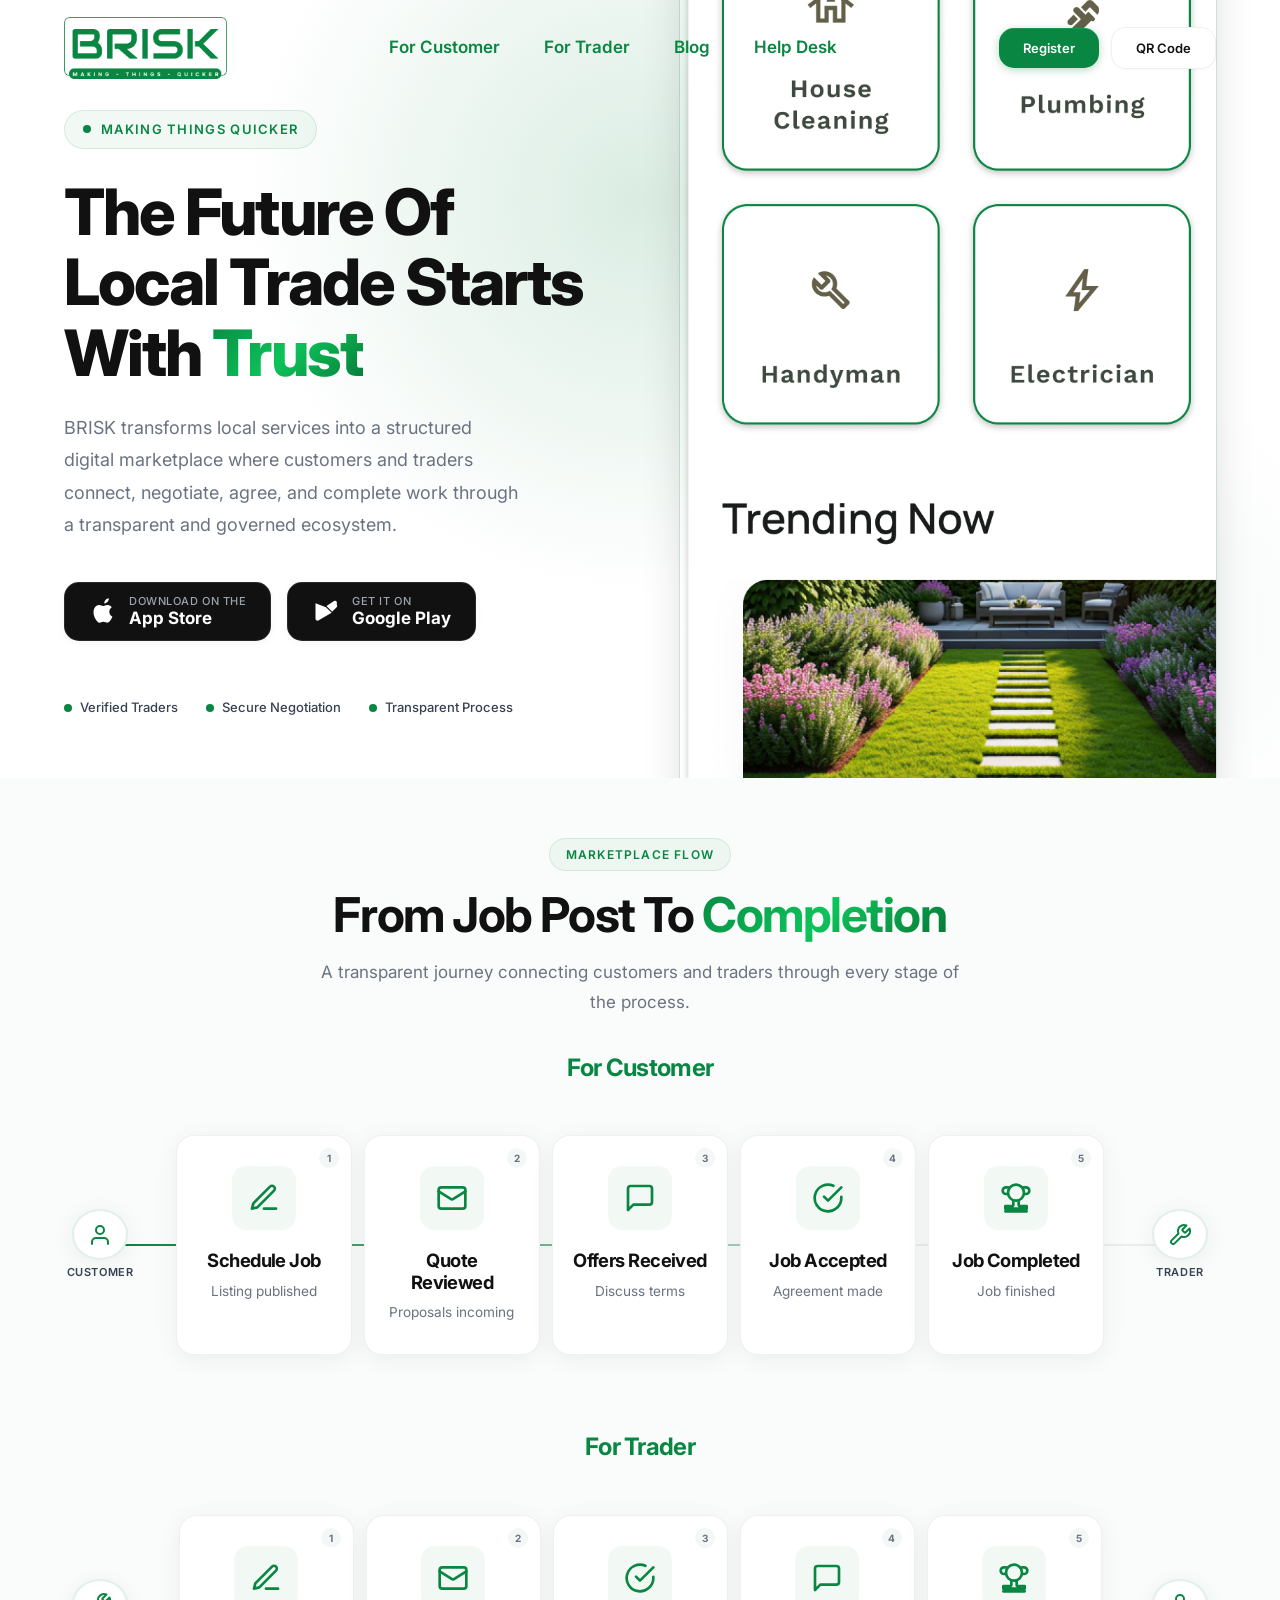
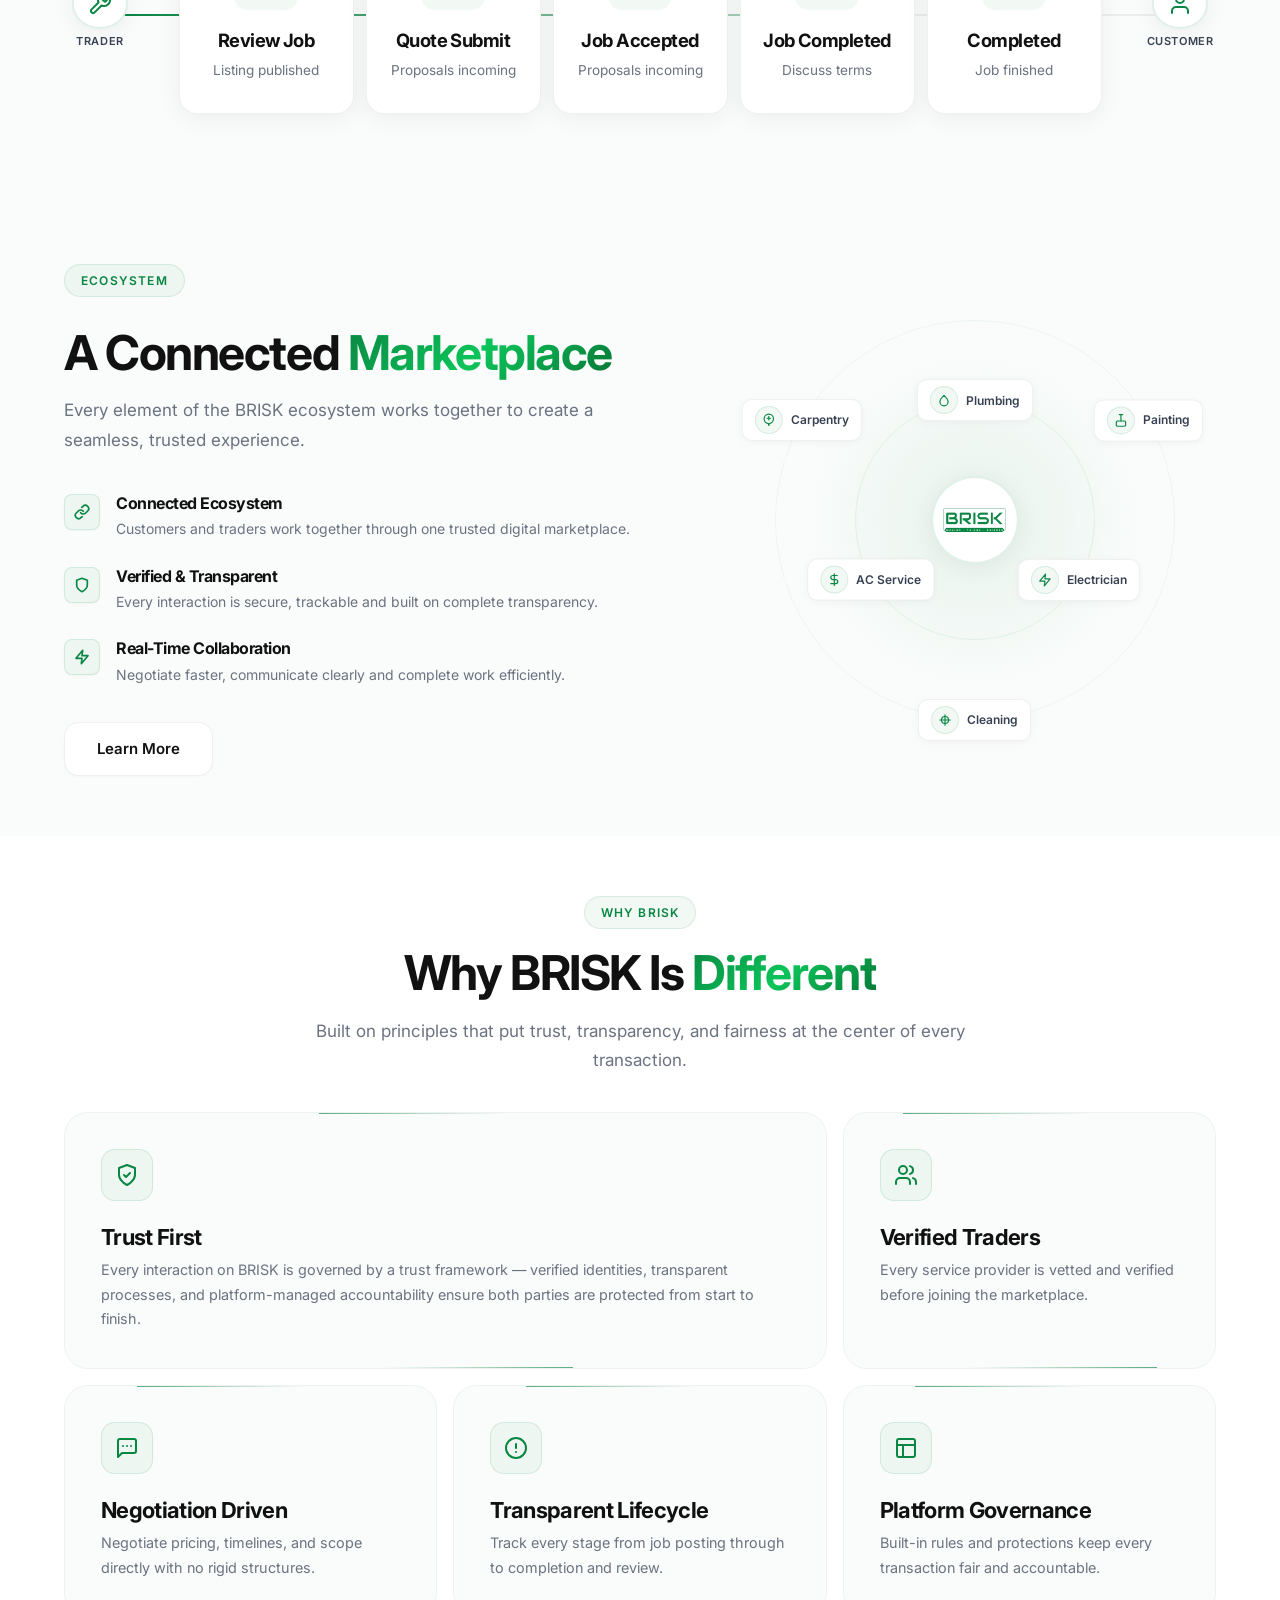
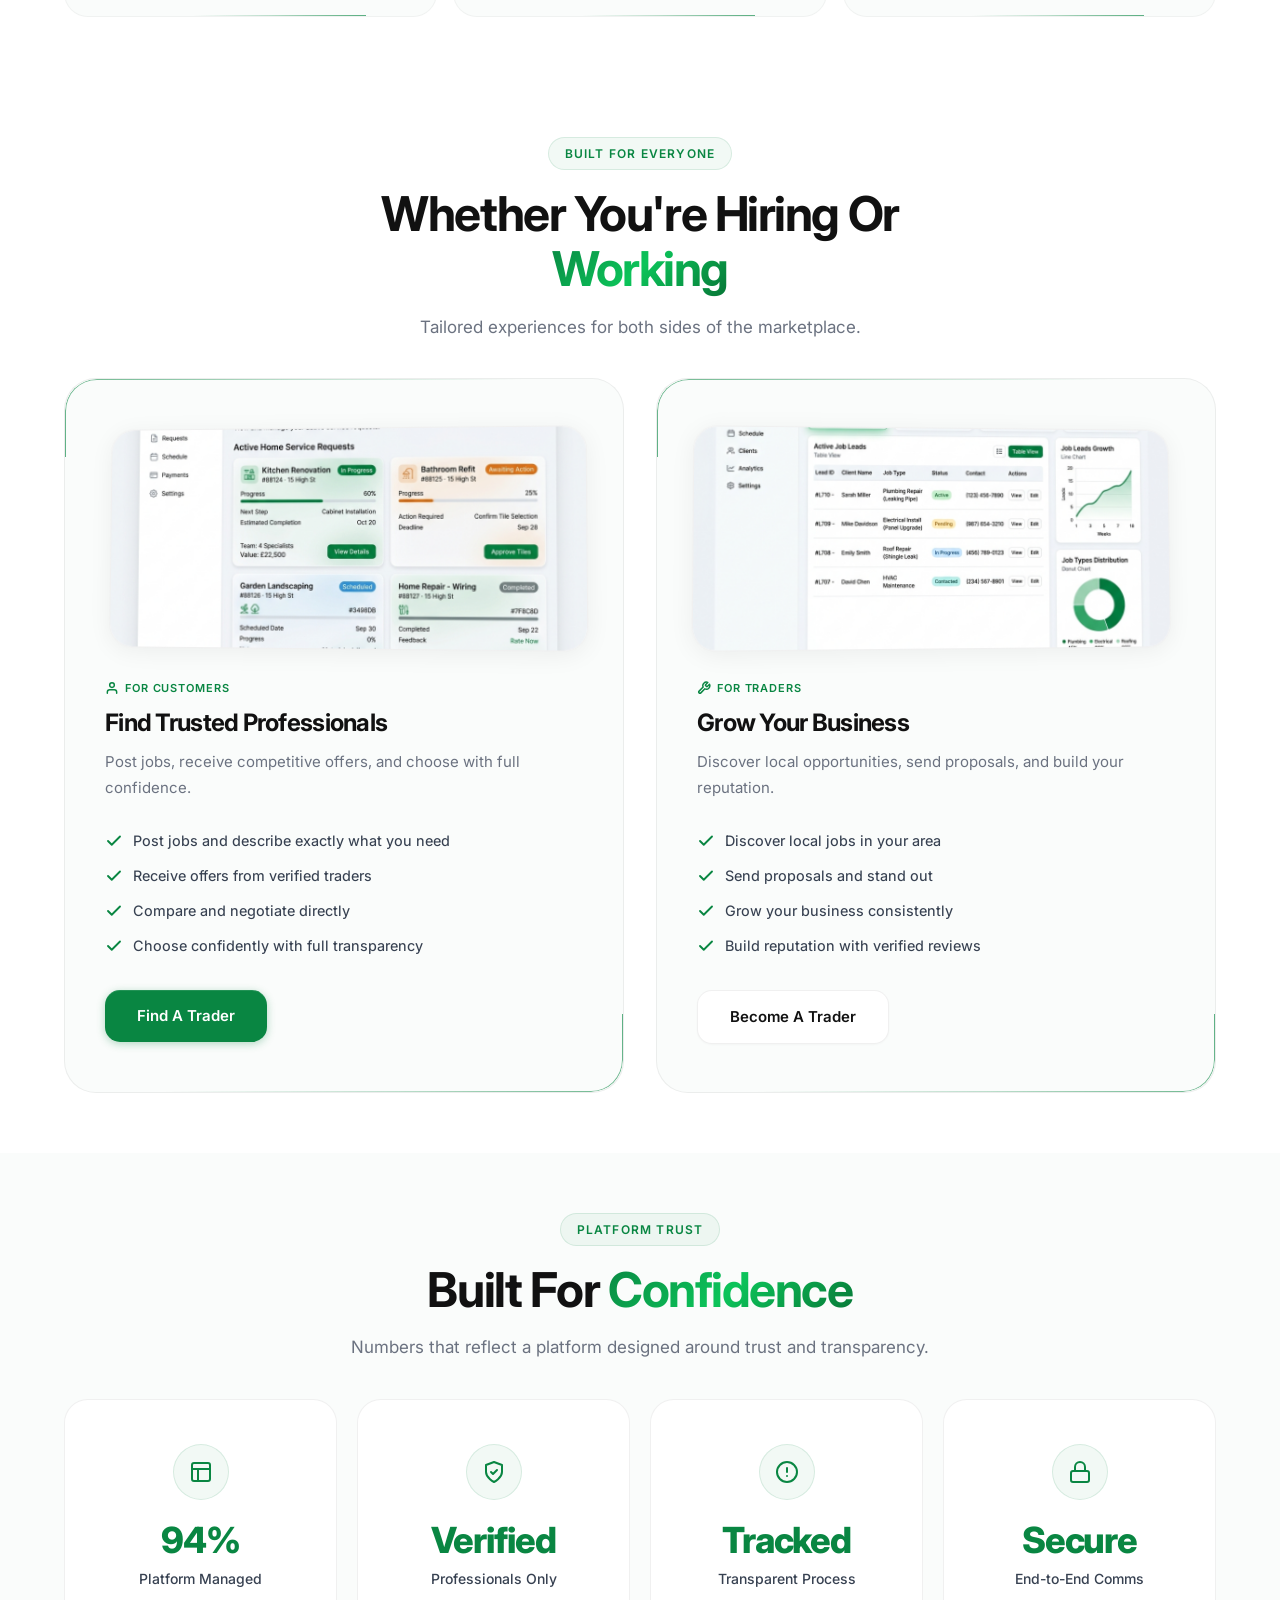
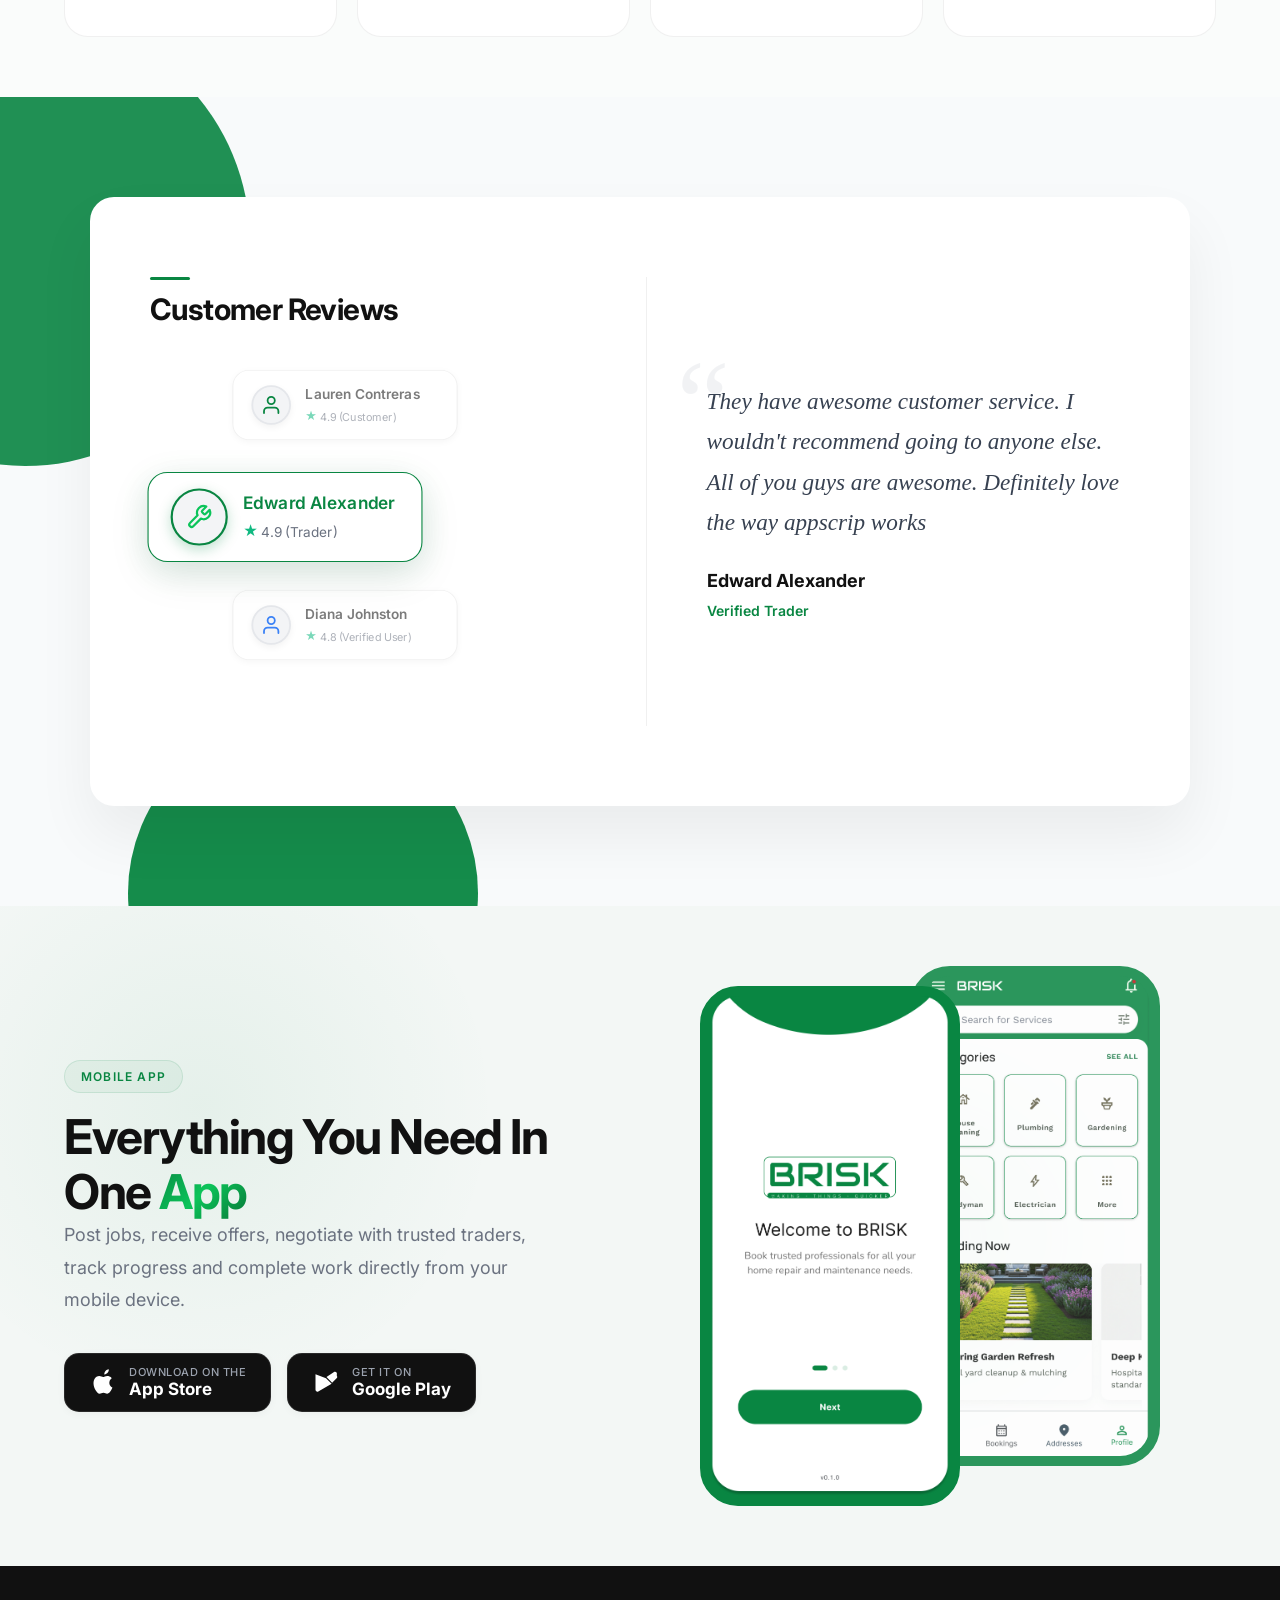
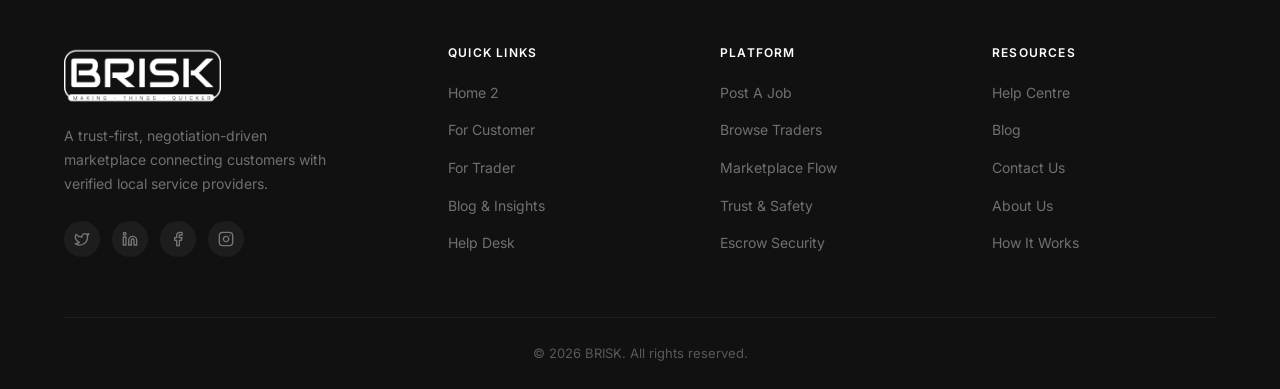
==== commit 5da3b583: "add new pages" ====
--- a/index-v2.html
+++ b/index-v2.html
@@ -132,6 +132,8 @@
         <p>A transparent journey connecting customers and traders through every stage of the process.</p>
       </div>
 
+      <h3 class="flow-heading" style="text-align: center; margin-top: 32px; margin-bottom: 24px; color: var(--primary); font-size: 1.5rem; font-weight: 700;">For Customer</h3>
+
       <div class="flow-visual reveal reveal-d2">
         <div class="flow-track">
           <!-- Customer Avatar -->
@@ -231,6 +233,8 @@
           </div>
         </div>
       </div>
+
+      <h3 class="flow-heading" style="text-align: center; margin-top: 48px; margin-bottom: 24px; color: var(--primary); font-size: 1.5rem; font-weight: 700;">For Trader</h3>
 
       <div class="flow-visual reveal reveal-d2">
         <div class="flow-track">
--- a/index.css
+++ b/index.css
@@ -5954,4 +5954,402 @@
     width: 100%;
     justify-content: center;
   }
-}+}
+
+/* ===== HELP DESK PAGE STYLES ===== */
+.help-desk-page .help-desk-hero {
+  padding: 120px 0 60px;
+  text-align: center;
+  position: relative;
+  overflow: hidden;
+  background: linear-gradient(180deg, #F4FAF6 0%, #FFFFFF 100%);
+}
+
+.help-desk-page .help-desk-hero h1 {
+  font-size: 2.75rem;
+  font-weight: 800;
+  color: var(--dark, #0B192C);
+  margin-bottom: 16px;
+  letter-spacing: -0.02em;
+}
+
+.help-desk-page .help-desk-hero p {
+  font-size: 1.125rem;
+  color: var(--text-light, #64748B);
+  max-width: 640px;
+  margin: 0 auto 32px;
+}
+
+/* Sticky Scroll Container */
+.help-desk-page .sticky-scroll-section {
+  padding: 60px 0 100px;
+  position: relative;
+}
+
+.help-desk-page .sticky-layout {
+  display: flex;
+  gap: 48px;
+  align-items: flex-start;
+  position: relative;
+}
+
+/* Left Navigation Sidebar (30%) */
+.help-desk-page .sticky-sidebar {
+  flex: 0 0 30%;
+  width: 30%;
+  position: sticky;
+  top: 100px;
+  /* Sticky offset accounting for fixed header */
+  z-index: 10;
+  transition: top 0.3s ease;
+}
+
+.help-desk-page .sticky-menu-card {
+  background: #FFFFFF;
+  border-radius: 16px;
+  padding: 20px;
+  box-shadow: 0 10px 30px rgba(0, 0, 0, 0.05), 0 1px 3px rgba(0, 0, 0, 0.03);
+  border: 1px solid var(--border-light, #E2E8F0);
+}
+
+.help-desk-page .sticky-menu {
+  list-style: none;
+  padding: 0;
+  margin: 0;
+  display: flex;
+  flex-direction: column;
+  gap: 6px;
+}
+
+.help-desk-page .sticky-menu-link {
+  display: block;
+  padding: 14px 20px;
+  border-radius: 10px;
+  font-size: 0.95rem;
+  font-weight: 600;
+  color: var(--dark, #1E293B);
+  text-decoration: none;
+  transition: all 0.25s cubic-bezier(0.4, 0, 0.2, 1);
+  cursor: pointer;
+}
+
+.help-desk-page .sticky-menu-link:hover {
+  background: var(--primary-bg, #E8F5E9);
+  color: var(--primary, #098642);
+  transform: translateX(4px);
+}
+
+.help-desk-page .sticky-menu-link.active {
+  background: var(--primary, #098642);
+  color: #FFFFFF !important;
+  box-shadow: 0 4px 14px rgba(9, 134, 66, 0.3);
+  transform: translateX(0);
+}
+
+/* Promotional CTA Card under Left Menu */
+.help-desk-page .promo-card {
+  margin-top: 24px;
+  background: linear-gradient(135deg, #F4FAF6 0%, #E8F5E9 100%);
+  border: 1px solid var(--primary-border, #C8E6C9);
+  border-radius: 16px;
+  padding: 24px 20px;
+  text-align: center;
+}
+
+.help-desk-page .promo-card h4 {
+  font-size: 1rem;
+  font-weight: 700;
+  color: #0B192C;
+  margin-bottom: 16px;
+  line-height: 1.4;
+}
+
+.help-desk-page .promo-card .btn-promo {
+  display: inline-block;
+  width: 100%;
+  padding: 12px 20px;
+  background: var(--primary, #098642);
+  color: #FFFFFF;
+  font-weight: 600;
+  font-size: 0.9rem;
+  border-radius: 8px;
+  text-decoration: none;
+  transition: background 0.2s ease, transform 0.2s ease;
+  border: none;
+}
+
+.help-desk-page .promo-card .btn-promo:hover {
+  background: var(--primary-dark, #076a34);
+  transform: translateY(-2px);
+}
+
+/* Right Content Wrapper (70%) */
+.help-desk-page .sticky-content {
+  flex: 0 0 70%;
+  width: 70%;
+  display: flex;
+  flex-direction: column;
+  gap: 90px;
+  /* Spacing between 80-100px */
+}
+
+/* Content Section Item */
+.help-desk-page .content-section {
+  display: grid;
+  grid-template-columns: 1fr 1fr;
+  gap: 36px;
+  align-items: center;
+  scroll-margin-top: 110px;
+  /* Offset for smooth scroll */
+  opacity: 0;
+  transform: translateY(30px);
+  transition: opacity 0.5s ease-out, transform 0.5s ease-out;
+}
+
+/* First section is visible immediately on page load */
+.help-desk-page .content-section:first-of-type,
+.help-desk-page .content-section.in-view {
+  opacity: 1;
+  transform: translateY(0);
+}
+
+.help-desk-page .section-text-col {
+  display: flex;
+  flex-direction: column;
+  justify-content: center;
+}
+
+.help-desk-page .content-section h2 {
+  font-size: 2.125rem;
+  font-weight: 800;
+  color: var(--dark, #0B192C);
+  margin-bottom: 18px;
+  line-height: 1.25;
+  letter-spacing: -0.01em;
+}
+
+.help-desk-page .content-section p {
+  font-size: 1.05rem;
+  line-height: 1.75;
+  color: var(--text-light, #475569);
+  margin: 0;
+}
+
+.help-desk-page .section-image-col {
+  position: relative;
+}
+
+.help-desk-page .section-image-card {
+  background: #F8FAFC;
+  border-radius: 24px;
+  padding: 16px;
+  border: 1px solid var(--border-light, #E2E8F0);
+  box-shadow: 0 12px 32px rgba(0, 0, 0, 0.04);
+  overflow: hidden;
+  display: flex;
+  align-items: center;
+  justify-content: center;
+}
+
+.help-desk-page .section-image-card img {
+  width: 100%;
+  height: 320px;
+  object-fit: cover;
+  border-radius: 16px;
+  transition: transform 0.6s cubic-bezier(0.25, 1, 0.5, 1);
+}
+
+.help-desk-page .content-section.in-view .section-image-card img {
+  transform: scale(1.03);
+}
+
+/* Tablet & Responsive Media Queries */
+@media (max-width: 991px) {
+  .help-desk-page .sticky-layout {
+    flex-direction: column;
+    gap: 40px;
+  }
+
+  .help-desk-page .sticky-sidebar {
+    flex: 0 0 100%;
+    width: 100%;
+    position: sticky;
+    top: 70px;
+    z-index: 100;
+  }
+
+  .help-desk-page .sticky-menu-card {
+    padding: 12px;
+    border-radius: 12px;
+  }
+
+  /* Horizontal Scrollable Tabs on Mobile/Tablet */
+  .help-desk-page .sticky-menu {
+    flex-direction: row;
+    overflow-x: auto;
+    white-space: nowrap;
+    padding-bottom: 4px;
+    -webkit-overflow-scrolling: touch;
+    scrollbar-width: none;
+    /* Firefox */
+  }
+
+  .help-desk-page .sticky-menu::-webkit-scrollbar {
+    display: none;
+    /* Chrome/Safari */
+  }
+
+  .help-desk-page .sticky-menu-link {
+    padding: 10px 16px;
+    font-size: 0.875rem;
+  }
+
+  .help-desk-page .sticky-menu-link:hover {
+    transform: none;
+  }
+
+  .help-desk-page .promo-card {
+    display: none;
+    /* Hide promo card on tablet/mobile left nav to preserve space */
+  }
+
+  .help-desk-page .sticky-content {
+    flex: 0 0 100%;
+    width: 100%;
+    gap: 60px;
+  }
+
+  .help-desk-page .content-section {
+    grid-template-columns: 1fr;
+    gap: 24px;
+  }
+
+  .help-desk-page .section-image-card img {
+    height: 260px;
+  }
+}
+
+@media (max-width: 576px) {
+  .help-desk-page .help-desk-hero {
+    padding: 90px 0 40px;
+  }
+
+  .help-desk-page .help-desk-hero h1 {
+    font-size: 1.85rem;
+  }
+
+  .help-desk-page .help-desk-hero p {
+    font-size: 0.95rem;
+    margin-bottom: 20px;
+  }
+
+  .help-desk-page .sticky-scroll-section {
+    padding: 30px 0 60px;
+  }
+
+  .help-desk-page .content-section h2 {
+    font-size: 1.5rem;
+  }
+
+  .help-desk-page .content-section p {
+    font-size: 0.95rem;
+  }
+
+  .help-desk-page .section-image-card {
+    padding: 10px;
+    border-radius: 16px;
+  }
+
+  .help-desk-page .section-image-card img {
+    height: 200px;
+    border-radius: 12px;
+  }
+}
+
+/* ===== 404 ERROR PAGE STYLES ===== */
+.error-page-container {
+  min-height: 80vh;
+  display: flex;
+  align-items: center;
+  justify-content: center;
+  padding: 120px 24px 80px;
+  position: relative;
+  overflow: hidden;
+  background: radial-gradient(circle at 50% 50%, rgba(9, 134, 66, 0.04) 0%, rgba(250, 252, 251, 1) 70%);
+}
+
+.error-content {
+  text-align: center;
+  max-width: 600px;
+  z-index: 2;
+  position: relative;
+}
+
+.error-code {
+  font-size: clamp(6rem, 15vw, 10rem);
+  font-weight: 800;
+  line-height: 1;
+  margin-bottom: 16px;
+  background: linear-gradient(135deg, var(--primary, #098642) 0%, var(--primary-light, #0a9a4c) 50%, var(--dark, #111111) 100%);
+  -webkit-background-clip: text;
+  -webkit-text-fill-color: transparent;
+  letter-spacing: -0.05em;
+  position: relative;
+  display: inline-block;
+}
+
+.error-title {
+  font-size: clamp(1.75rem, 4vw, 2.5rem);
+  font-weight: 800;
+  color: var(--dark, #111111);
+  margin-bottom: 16px;
+  letter-spacing: -0.02em;
+}
+
+.error-text {
+  font-size: 1.125rem;
+  color: var(--text-light, #6B7280);
+  margin-bottom: 36px;
+  line-height: 1.6;
+}
+
+.error-actions {
+  display: flex;
+  gap: 16px;
+  justify-content: center;
+  flex-wrap: wrap;
+}
+
+/* Background floating elements */
+.error-bg-shapes {
+  position: absolute;
+  top: 0;
+  left: 0;
+  width: 100%;
+  height: 100%;
+  pointer-events: none;
+  z-index: 1;
+}
+
+.error-shape {
+  position: absolute;
+  border-radius: 50%;
+  filter: blur(80px);
+  opacity: 0.15;
+}
+
+.error-shape-1 {
+  top: 10%;
+  left: 10%;
+  width: 300px;
+  height: 300px;
+  background: var(--primary, #098642);
+}
+
+.error-shape-2 {
+  bottom: 10%;
+  right: 15%;
+  width: 400px;
+  height: 400px;
+  background: rgba(9, 134, 66, 0.8);
+}
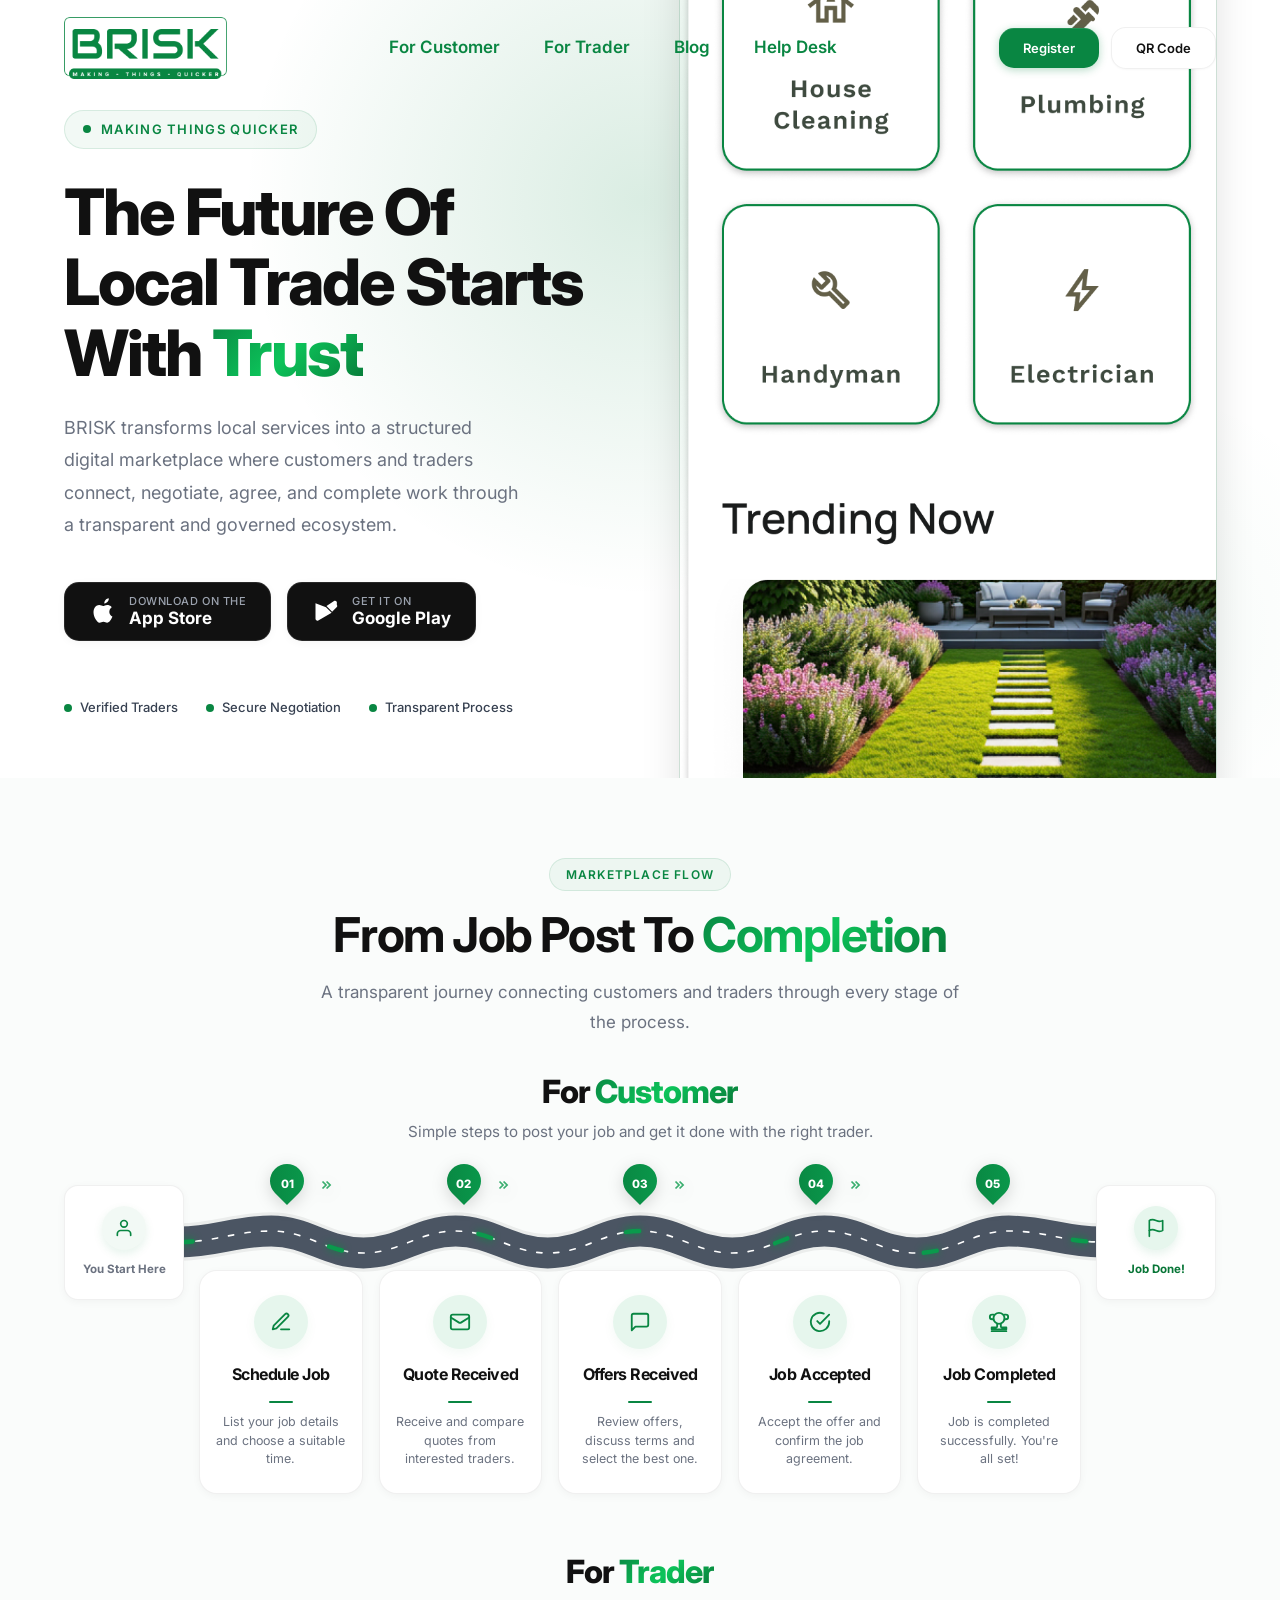
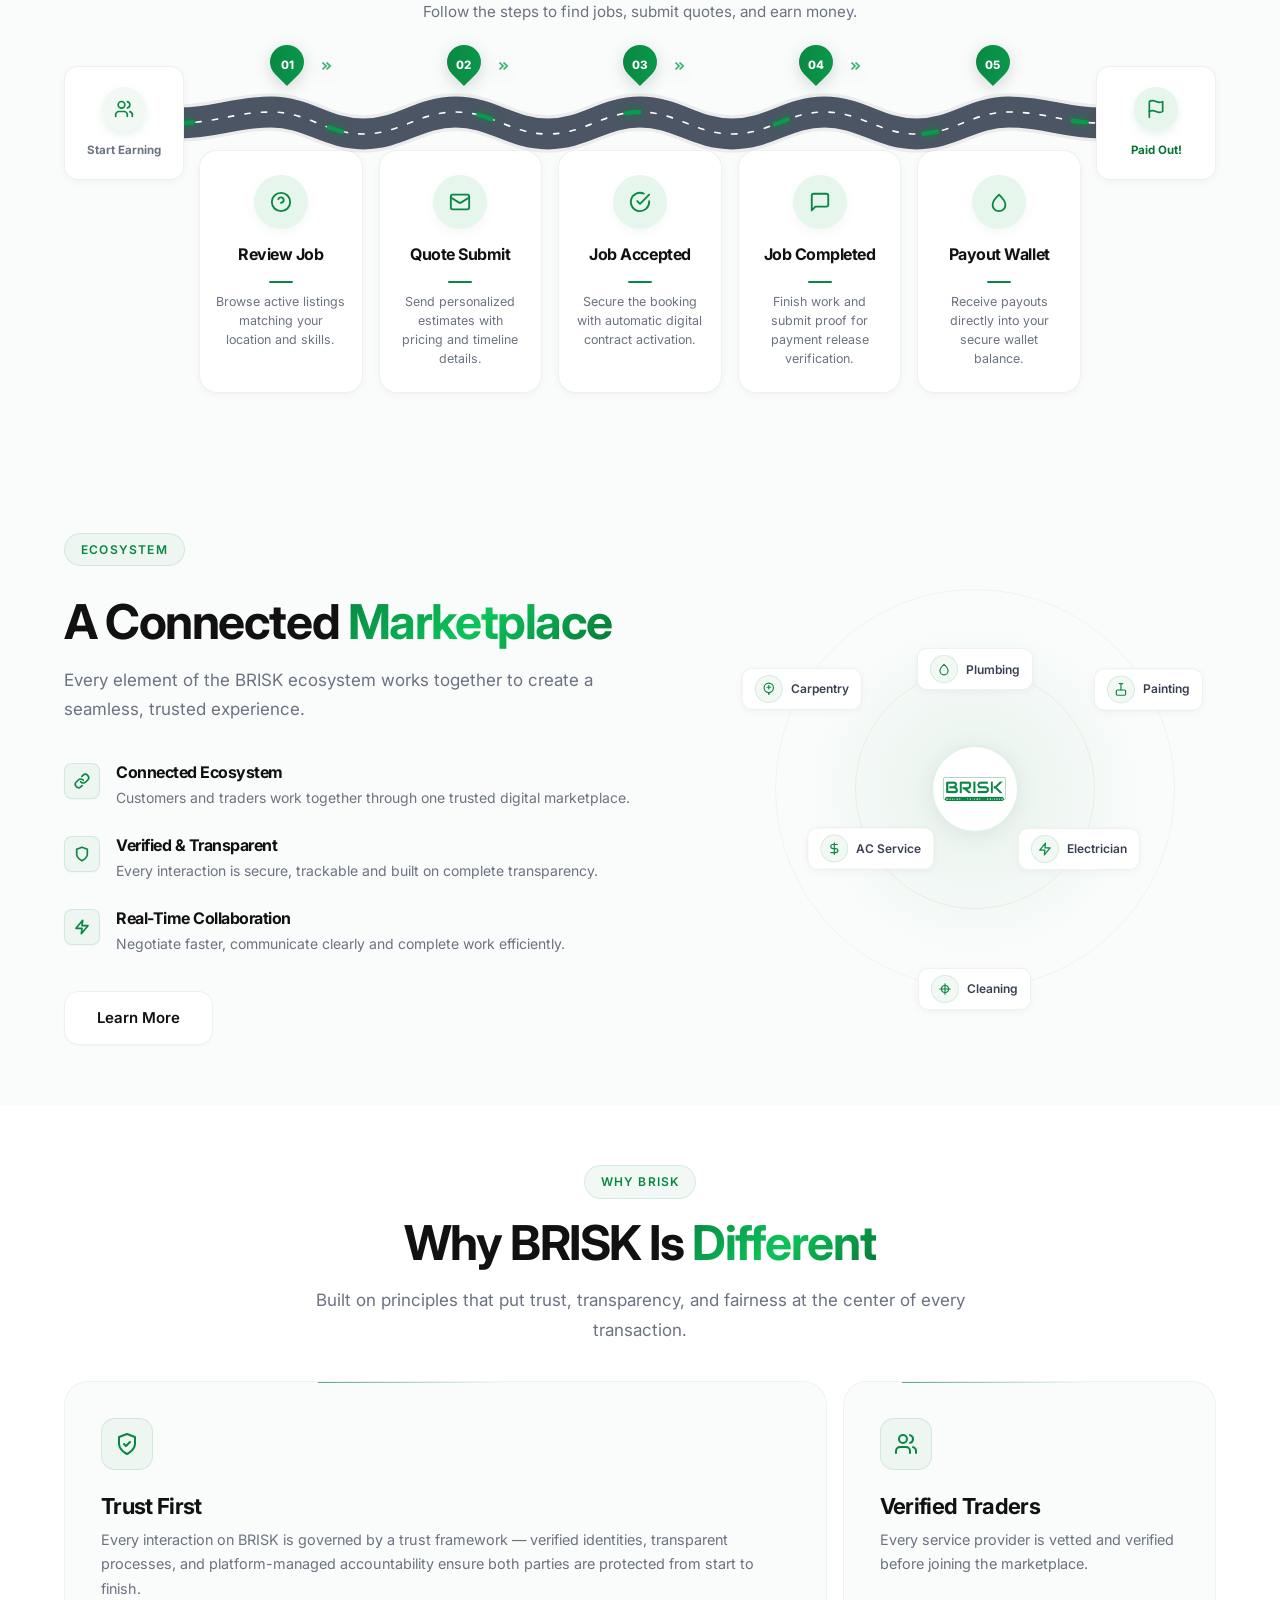
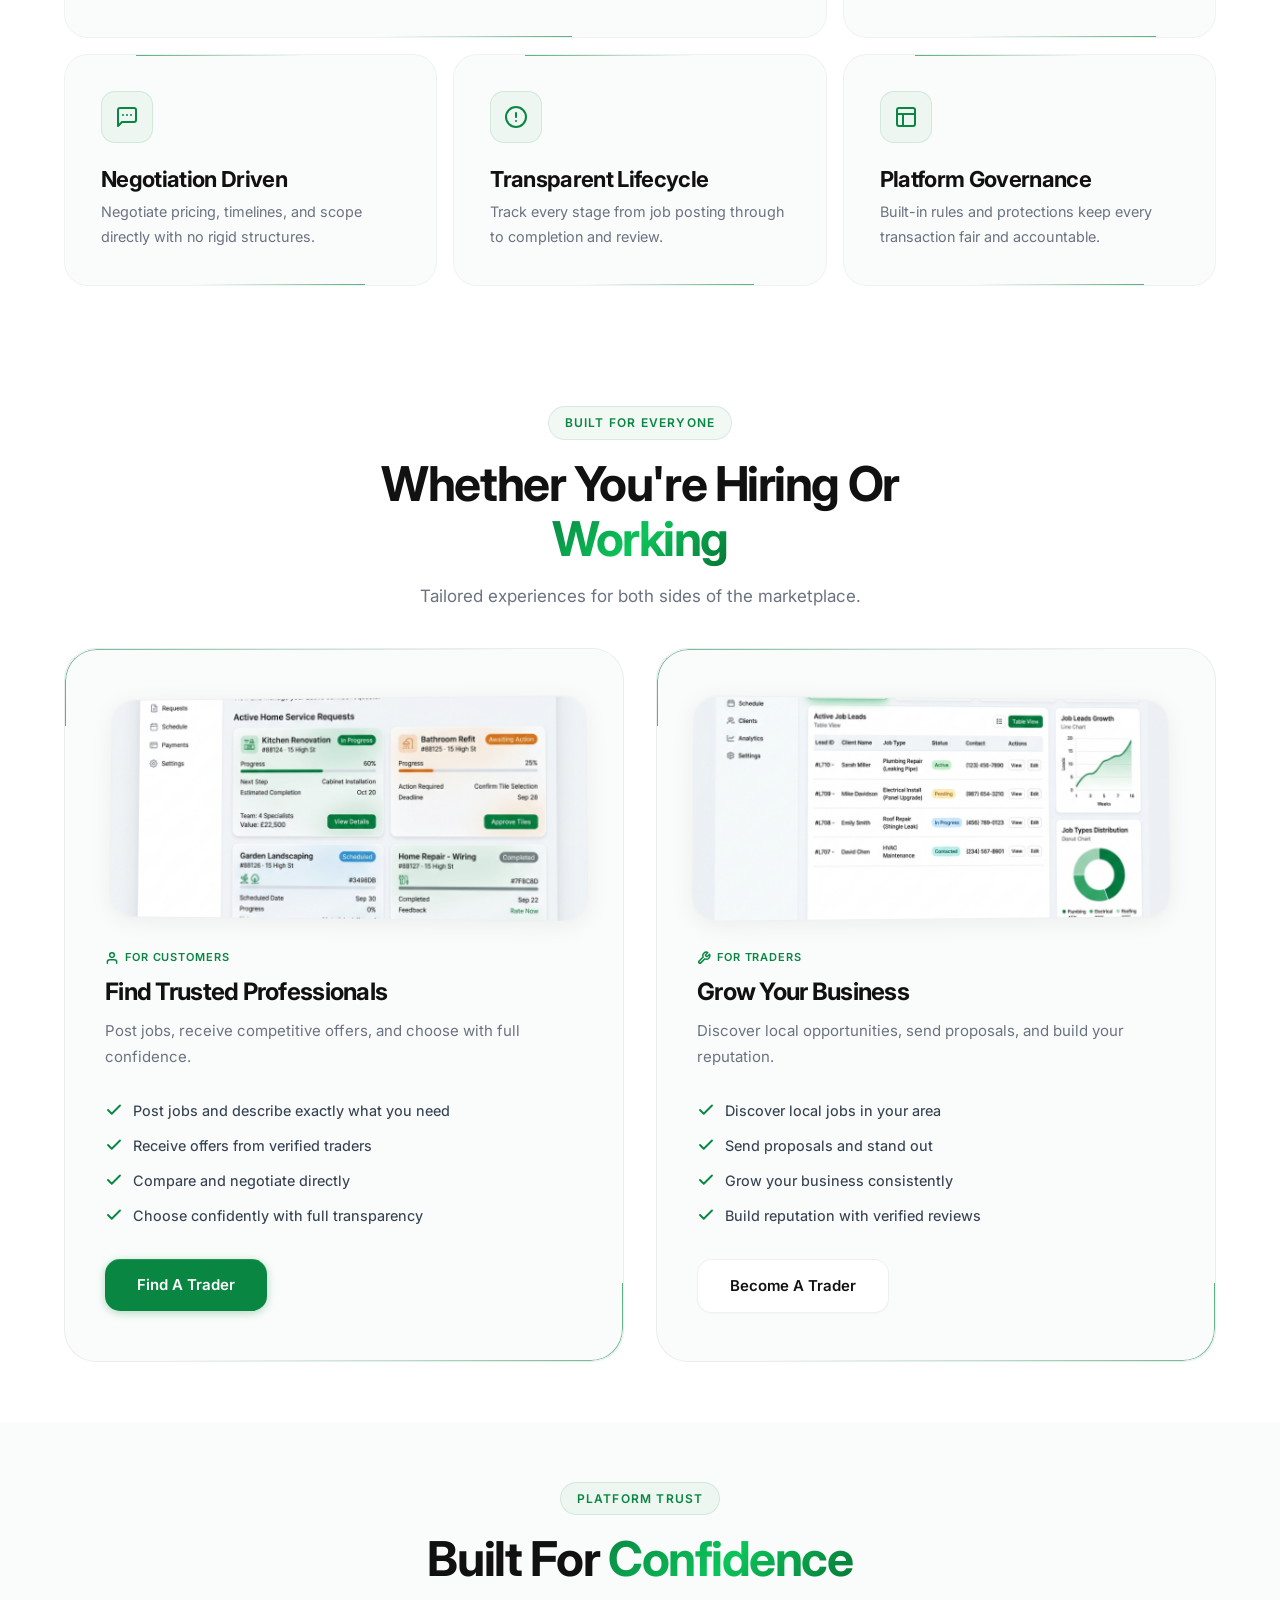
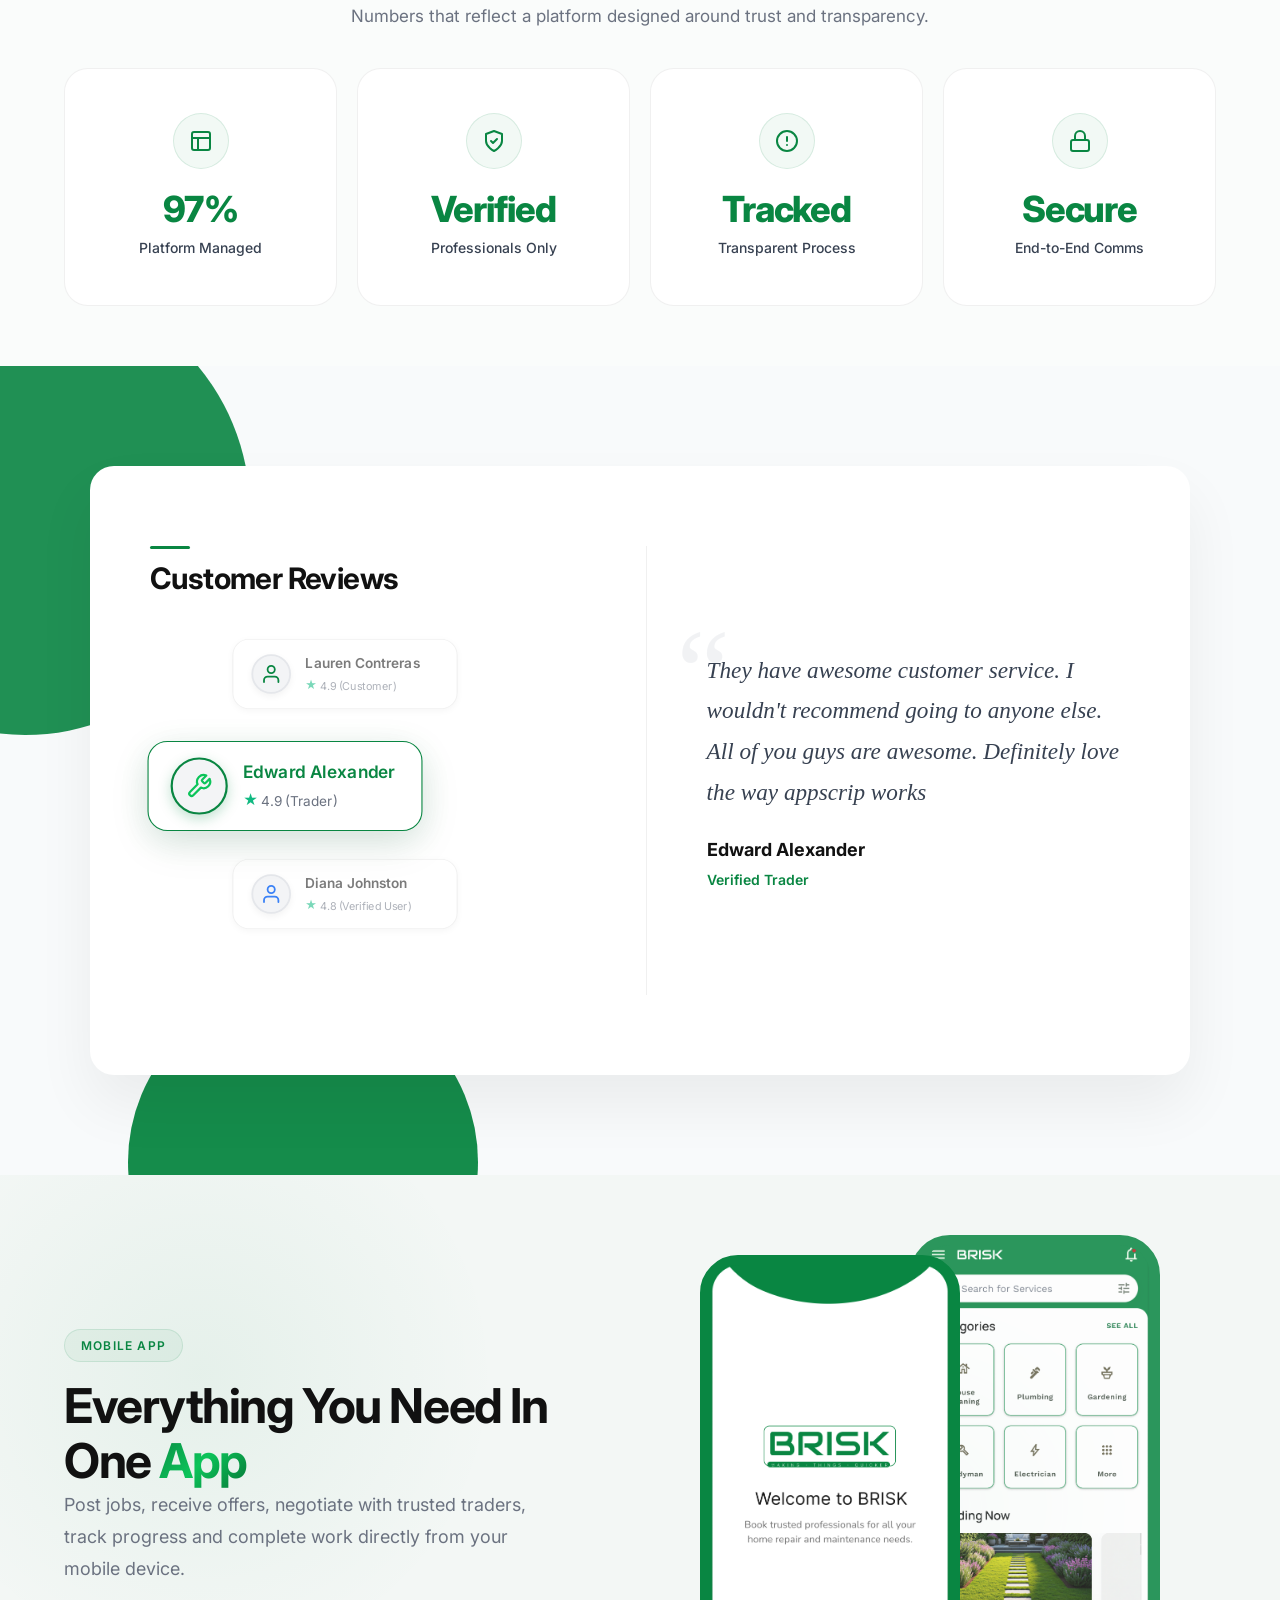
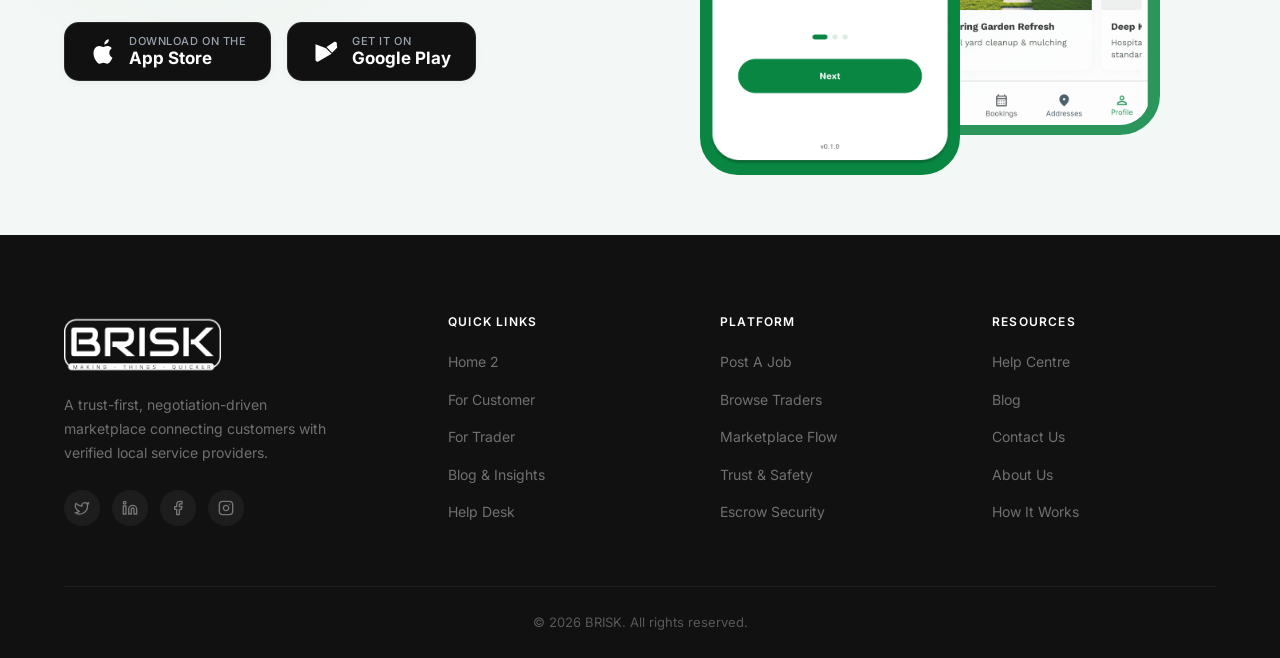
==== commit bba8ff6e: "change Marketplace Flow desing" ====
--- a/index-v2.html
+++ b/index-v2.html
@@ -132,221 +132,326 @@
         <p>A transparent journey connecting customers and traders through every stage of the process.</p>
       </div>
 
-      <h3 class="flow-heading" style="text-align: center; margin-top: 32px; margin-bottom: 24px; color: var(--primary); font-size: 1.5rem; font-weight: 700;">For Customer</h3>
-
-      <div class="flow-visual reveal reveal-d2">
-        <div class="flow-track">
-          <!-- Customer Avatar -->
-          <div class="flow-avatar">
-            <div class="flow-avatar-circle">
-              <svg viewBox="0 0 24 24" fill="none" stroke="currentColor" stroke-width="2" stroke-linecap="round"
-                stroke-linejoin="round">
+      <!-- ================= CUSTOMER ROADMAP ================= -->
+      <div class="roadmap-block reveal reveal-d1">
+        <div class="roadmap-title-area">
+          <h3 class="flow-heading">For <span class="gradient-text">Customer</span></h3>
+          <p class="flow-subheading">Simple steps to post your job and get it done with the right trader.</p>
+        </div>
+
+        <div class="roadmap-container">
+          <!-- Start Card -->
+          <div class="roadmap-start-card">
+            <div class="start-icon-circle">
+              <svg width="24" height="24" viewBox="0 0 24 24" fill="none" stroke="currentColor" stroke-width="2"
+                stroke-linecap="round" stroke-linejoin="round">
                 <path d="M20 21v-2a4 4 0 0 0-4-4H8a4 4 0 0 0-4 4v2" />
                 <circle cx="12" cy="7" r="4" />
               </svg>
             </div>
-            <span>Customer</span>
-          </div>
-
-          <!-- Flow Path -->
-          <div class="flow-path-container">
-            <div class="flow-path-bg"></div>
-            <div class="flow-path-fill"></div>
-          </div>
-
-          <!-- Stage Cards -->
-          <div class="flow-stages">
-            <div class="flow-stage reveal reveal-d1">
-              <div class="fs-icon-container">
-                <svg width="24" height="24" viewBox="0 0 24 24" fill="none" stroke="currentColor" stroke-width="2"
-                  stroke-linecap="round" stroke-linejoin="round">
-                  <path d="M12 20h9" />
-                  <path d="M16.5 3.5a2.12 2.12 0 0 1 3 3L7 19l-4 1 1-4Z" />
-                </svg>
-              </div>
-              <div class="fs-num">1</div>
-              <h4>Schedule Job</h4>
-              <p>Listing published</p>
-            </div>
-            <div class="flow-stage  reveal reveal-d2">
-              <div class="fs-icon-container">
-                <svg width="24" height="24" viewBox="0 0 24 24" fill="none" stroke="currentColor" stroke-width="2"
-                  stroke-linecap="round" stroke-linejoin="round">
-                  <rect width="20" height="16" x="2" y="4" rx="2" />
-                  <path d="m22 7-8.97 5.7a1.94 1.94 0 0 1-2.06 0L2 7" />
-                </svg>
-              </div>
-              <div class="fs-num">2</div>
-              <h4>Quote Reviewed</h4>
-              <p>Proposals incoming</p>
-            </div>
-            <div class="flow-stage reveal reveal-d3">
-              <div class="fs-icon-container">
-                <svg width="24" height="24" viewBox="0 0 24 24" fill="none" stroke="currentColor" stroke-width="2"
-                  stroke-linecap="round" stroke-linejoin="round">
-                  <path d="M21 15a2 2 0 0 1-2 2H7l-4 4V5a2 2 0 0 1 2-2h14a2 2 0 0 1 2 2z" />
-                </svg>
-              </div>
-              <div class="fs-num">3</div>
-              <h4>Offers Received</h4>
-              <p>Discuss terms</p>
-            </div>
-            <div class="flow-stage reveal reveal-d4">
-              <div class="fs-icon-container">
-                <svg width="24" height="24" viewBox="0 0 24 24" fill="none" stroke="currentColor" stroke-width="2"
-                  stroke-linecap="round" stroke-linejoin="round">
-                  <path d="M22 11.08V12a10 10 0 1 1-5.93-9.14" />
-                  <polyline points="22,4 12,14.01 9,11.01" />
-                </svg>
-              </div>
-              <div class="fs-num">4</div>
-              <h4>Job Accepted</h4>
-              <p>Agreement made</p>
-            </div>
-            <div class="flow-stage reveal reveal-d5">
-              <div class="fs-icon-container">
-                <svg width="24" height="24" viewBox="0 0 24 24" fill="none" stroke="currentColor" stroke-width="2"
-                  stroke-linecap="round" stroke-linejoin="round">
-                  <path d="M6 9H4.5a2.5 2.5 0 0 1 0-5H6" />
-                  <path d="M18 9h1.5a2.5 2.5 0 0 0 0-5H18" />
-                  <path d="M4 22h16" />
-                  <path d="M10 14.66V17c0 .55-.45 1-1 1H4v2h16v-2h-5c-.55 0-1-.45-1-1v-2.34" />
-                  <path d="M12 2a6 6 0 0 1 6 6c0 3.31-2.69 6-6 6a6 6 0 0 1-6-6c0-3.31 2.69-6 6-6Z" />
-                </svg>
-              </div>
-              <div class="fs-num">5</div>
-              <h4>Job Completed</h4>
-              <p>Job finished</p>
-            </div>
-          </div>
-
-          <!-- Trader Avatar -->
-          <div class="flow-avatar">
-            <div class="flow-avatar-circle">
-              <svg viewBox="0 0 24 24" fill="none" stroke="currentColor" stroke-width="2" stroke-linecap="round"
-                stroke-linejoin="round">
-                <path
-                  d="M14.7 6.3a1 1 0 0 0 0 1.4l1.6 1.6a1 1 0 0 0 1.4 0l3.77-3.77a6 6 0 0 1-7.94 7.94l-6.91 6.91a2.12 2.12 0 0 1-3-3l6.91-6.91a6 6 0 0 1 7.94-7.94l-3.76 3.76z" />
-              </svg>
-            </div>
-            <span>Trader</span>
-          </div>
-        </div>
-      </div>
-
-      <h3 class="flow-heading" style="text-align: center; margin-top: 48px; margin-bottom: 24px; color: var(--primary); font-size: 1.5rem; font-weight: 700;">For Trader</h3>
-
-      <div class="flow-visual reveal reveal-d2">
-        <div class="flow-track">
-          <!-- Customer Avatar -->
-          <div class="flow-avatar">
-            <div class="flow-avatar-circle">
-              <svg viewBox="0 0 24 24" fill="none" stroke="currentColor" stroke-width="2" stroke-linecap="round"
-                stroke-linejoin="round">
-                <path
-                  d="M14.7 6.3a1 1 0 0 0 0 1.4l1.6 1.6a1 1 0 0 0 1.4 0l3.77-3.77a6 6 0 0 1-7.94 7.94l-6.91 6.91a2.12 2.12 0 0 1-3-3l6.91-6.91a6 6 0 0 1 7.94-7.94l-3.76 3.76z" />
-              </svg>
-            </div>
-            <span>Trader</span>
-          </div>
-
-          <!-- Flow Path -->
-          <div class="flow-path-container">
-            <div class="flow-path-bg"></div>
-            <div class="flow-path-fill"></div>
-          </div>
-
-          <!-- Stage Cards -->
-          <div class="flow-stages">
-            <div class="flow-stage reveal reveal-d1">
-              <div class="fs-icon-container">
-                <svg width="24" height="24" viewBox="0 0 24 24" fill="none" stroke="currentColor" stroke-width="2"
-                  stroke-linecap="round" stroke-linejoin="round">
-                  <path d="M12 20h9" />
-                  <path d="M16.5 3.5a2.12 2.12 0 0 1 3 3L7 19l-4 1 1-4Z" />
-                </svg>
-              </div>
-              <div class="fs-num">1</div>
-              <h4>Review Job</h4>
-              <p>Listing published</p>
-            </div>
-            <div class="flow-stage reveal reveal-d4">
-              <div class="fs-icon-container">
-
-                <svg width="24" height="24" viewBox="0 0 24 24" fill="none" stroke="currentColor" stroke-width="2"
-                  stroke-linecap="round" stroke-linejoin="round">
-                  <rect width="20" height="16" x="2" y="4" rx="2" />
-                  <path d="m22 7-8.97 5.7a1.94 1.94 0 0 1-2.06 0L2 7" />
-                </svg>
-              </div>
-              <div class="fs-num">2</div>
-              <h4>Quote Submit
-              </h4>
-              <p>Proposals incoming</p>
-            </div>
-            <div class="flow-stage  reveal reveal-d2">
-              <div class="fs-icon-container">
-                <svg width="24" height="24" viewBox="0 0 24 24" fill="none" stroke="currentColor" stroke-width="2"
-                  stroke-linecap="round" stroke-linejoin="round">
-                  <path d="M22 11.08V12a10 10 0 1 1-5.93-9.14" />
-                  <polyline points="22,4 12,14.01 9,11.01" />
-                </svg>
-              </div>
-              <div class="fs-num">3</div>
-              <h4>Job Accepted</h4>
-              <p>Proposals incoming</p>
-            </div>
-            <div class="flow-stage reveal reveal-d3">
-              <div class="fs-icon-container">
-                <svg width="24" height="24" viewBox="0 0 24 24" fill="none" stroke="currentColor" stroke-width="2"
-                  stroke-linecap="round" stroke-linejoin="round">
-                  <path d="M21 15a2 2 0 0 1-2 2H7l-4 4V5a2 2 0 0 1 2-2h14a2 2 0 0 1 2 2z" />
-                </svg>
-              </div>
-              <div class="fs-num">4</div>
-              <h4>Job Completed</h4>
-              <p>Discuss terms</p>
-            </div>
-
-            <!-- <div class="flow-stage reveal reveal-d4">
-              <div class="fs-icon-container">
-                <svg width="24" height="24" viewBox="0 0 24 24" fill="none" stroke="currentColor" stroke-width="2"
-                  stroke-linecap="round" stroke-linejoin="round">
-                  <path d="M22 11.08V12a10 10 0 1 1-5.93-9.14" />
-                  <polyline points="22,4 12,14.01 9,11.01" />
-                </svg>
-              </div>
-              <div class="fs-num">4</div>
-              <h4>Accepted</h4>
-              <p>Agreement made</p>
-            </div> -->
-            <div class="flow-stage reveal reveal-d5">
-              <div class="fs-icon-container">
-                <svg width="24" height="24" viewBox="0 0 24 24" fill="none" stroke="currentColor" stroke-width="2"
-                  stroke-linecap="round" stroke-linejoin="round">
-                  <path d="M6 9H4.5a2.5 2.5 0 0 1 0-5H6" />
-                  <path d="M18 9h1.5a2.5 2.5 0 0 0 0-5H18" />
-                  <path d="M4 22h16" />
-                  <path d="M10 14.66V17c0 .55-.45 1-1 1H4v2h16v-2h-5c-.55 0-1-.45-1-1v-2.34" />
-                  <path d="M12 2a6 6 0 0 1 6 6c0 3.31-2.69 6-6 6a6 6 0 0 1-6-6c0-3.31 2.69-6 6-6Z" />
-                </svg>
-              </div>
-              <div class="fs-num">5</div>
-              <h4>Completed</h4>
-              <p>Job finished</p>
-            </div>
-          </div>
-
-          <!-- Trader Avatar -->
-          <div class="flow-avatar">
-            <div class="flow-avatar-circle">
-              <svg viewBox="0 0 24 24" fill="none" stroke="currentColor" stroke-width="2" stroke-linecap="round"
-                stroke-linejoin="round">
-                <path d="M20 21v-2a4 4 0 0 0-4-4H8a4 4 0 0 0-4 4v2" />
-                <circle cx="12" cy="7" r="4" />
-              </svg>
-            </div>
-            <span>Customer</span>
+            <span class="start-tag">You Start Here</span>
+          </div>
+
+          <!-- Road Track & SVG -->
+          <div class="roadmap-track">
+            <svg viewBox="0 0 1000 100" class="road-svg" preserveAspectRatio="none">
+              <path
+                d="M 0 50 C 40 50, 60 40, 100 40 C 140 40, 160 60, 200 60 C 240 60, 260 40, 300 40 C 340 40, 360 60, 400 60 C 440 60, 460 40, 500 40 C 540 40, 560 60, 600 60 C 640 60, 660 40, 700 40 C 740 40, 760 60, 800 60 C 840 60, 860 40, 900 40 C 940 40, 960 50, 1000 50"
+                class="road-border-path" />
+              <path
+                d="M 0 50 C 40 50, 60 40, 100 40 C 140 40, 160 60, 200 60 C 240 60, 260 40, 300 40 C 340 40, 360 60, 400 60 C 440 60, 460 40, 500 40 C 540 40, 560 60, 600 60 C 640 60, 660 40, 700 40 C 740 40, 760 60, 800 60 C 840 60, 860 40, 900 40 C 940 40, 960 50, 1000 50"
+                class="road-main-path" />
+              <path
+                d="M 0 50 C 40 50, 60 40, 100 40 C 140 40, 160 60, 200 60 C 240 60, 260 40, 300 40 C 340 40, 360 60, 400 60 C 440 60, 460 40, 500 40 C 540 40, 560 60, 600 60 C 640 60, 660 40, 700 40 C 740 40, 760 60, 800 60 C 840 60, 860 40, 900 40 C 940 40, 960 50, 1000 50"
+                class="road-dash-path" />
+              <path
+                d="M 0 50 C 40 50, 60 40, 100 40 C 140 40, 160 60, 200 60 C 240 60, 260 40, 300 40 C 340 40, 360 60, 400 60 C 440 60, 460 40, 500 40 C 540 40, 560 60, 600 60 C 640 60, 660 40, 700 40 C 740 40, 760 60, 800 60 C 840 60, 860 40, 900 40 C 940 40, 960 50, 1000 50"
+                class="road-glow-path" />
+            </svg>
+
+            <!-- Map Pins -->
+            <div class="road-pins">
+              <!-- Pin 1 -->
+              <div class="road-pin" style="left: 10%;">
+                <div class="pin-badge">01</div>
+                <div class="pin-chevron"><svg viewBox="0 0 24 24" fill="none" stroke="currentColor" stroke-width="3">
+                    <polyline points="13 18 19 12 13 6" />
+                    <polyline points="6 18 12 12 6 6" />
+                  </svg></div>
+              </div>
+              <!-- Pin 2 -->
+              <div class="road-pin" style="left: 30%;">
+                <div class="pin-badge">02</div>
+                <div class="pin-chevron"><svg viewBox="0 0 24 24" fill="none" stroke="currentColor" stroke-width="3">
+                    <polyline points="13 18 19 12 13 6" />
+                    <polyline points="6 18 12 12 6 6" />
+                  </svg></div>
+              </div>
+              <!-- Pin 3 -->
+              <div class="road-pin" style="left: 50%;">
+                <div class="pin-badge">03</div>
+                <div class="pin-chevron"><svg viewBox="0 0 24 24" fill="none" stroke="currentColor" stroke-width="3">
+                    <polyline points="13 18 19 12 13 6" />
+                    <polyline points="6 18 12 12 6 6" />
+                  </svg></div>
+              </div>
+              <!-- Pin 4 -->
+              <div class="road-pin" style="left: 70%;">
+                <div class="pin-badge">04</div>
+                <div class="pin-chevron"><svg viewBox="0 0 24 24" fill="none" stroke="currentColor" stroke-width="3">
+                    <polyline points="13 18 19 12 13 6" />
+                    <polyline points="6 18 12 12 6 6" />
+                  </svg></div>
+              </div>
+              <!-- Pin 5 -->
+              <div class="road-pin" style="left: 90%;">
+                <div class="pin-badge">05</div>
+              </div>
+            </div>
+          </div>
+
+          <!-- End Card -->
+          <div class="roadmap-end-card">
+            <div class="end-icon-circle">
+              <svg width="24" height="24" viewBox="0 0 24 24" fill="none" stroke="currentColor" stroke-width="2"
+                stroke-linecap="round" stroke-linejoin="round">
+                <path d="M4 15s1-1 4-1 5 2 8 2 4-1 4-1V3s-1 1-4 1-5-2-8-2-4 1-4 1z" />
+                <line x1="4" y1="22" x2="4" y2="15" />
+              </svg>
+            </div>
+            <span class="end-tag">Job Done!</span>
+          </div>
+        </div>
+
+        <!-- Info Cards underneath roadmap -->
+        <div class="roadmap-cards">
+          <!-- Card 1 -->
+          <div class="roadmap-card">
+            <div class="card-icon-container">
+              <svg width="22" height="22" viewBox="0 0 24 24" fill="none" stroke="currentColor" stroke-width="2"
+                stroke-linecap="round" stroke-linejoin="round">
+                <path d="M12 20h9" />
+                <path d="M16.5 3.5a2.12 2.12 0 0 1 3 3L7 19l-4 1 1-4Z" />
+              </svg>
+            </div>
+            <h4>Schedule Job</h4>
+            <div class="card-divider"></div>
+            <p>List your job details and choose a suitable time.</p>
+          </div>
+          <!-- Card 2 -->
+          <div class="roadmap-card">
+            <div class="card-icon-container">
+              <svg width="22" height="22" viewBox="0 0 24 24" fill="none" stroke="currentColor" stroke-width="2"
+                stroke-linecap="round" stroke-linejoin="round">
+                <rect width="20" height="16" x="2" y="4" rx="2" />
+                <path d="m22 7-8.97 5.7a1.94 1.94 0 0 1-2.06 0L2 7" />
+              </svg>
+            </div>
+            <h4>Quote Received</h4>
+            <div class="card-divider"></div>
+            <p>Receive and compare quotes from interested traders.</p>
+          </div>
+          <!-- Card 3 -->
+          <div class="roadmap-card">
+            <div class="card-icon-container">
+              <svg width="22" height="22" viewBox="0 0 24 24" fill="none" stroke="currentColor" stroke-width="2"
+                stroke-linecap="round" stroke-linejoin="round">
+                <path d="M21 15a2 2 0 0 1-2 2H7l-4 4V5a2 2 0 0 1 2-2h14a2 2 0 0 1 2 2z" />
+              </svg>
+            </div>
+            <h4>Offers Received</h4>
+            <div class="card-divider"></div>
+            <p>Review offers, discuss terms and select the best one.</p>
+          </div>
+          <!-- Card 4 -->
+          <div class="roadmap-card">
+            <div class="card-icon-container">
+              <svg width="22" height="22" viewBox="0 0 24 24" fill="none" stroke="currentColor" stroke-width="2"
+                stroke-linecap="round" stroke-linejoin="round">
+                <path d="M22 11.08V12a10 10 0 1 1-5.93-9.14" />
+                <polyline points="22,4 12,14.01 9,11.01" />
+              </svg>
+            </div>
+            <h4>Job Accepted</h4>
+            <div class="card-divider"></div>
+            <p>Accept the offer and confirm the job agreement.</p>
+          </div>
+          <!-- Card 5 -->
+          <div class="roadmap-card">
+            <div class="card-icon-container">
+              <svg width="22" height="22" viewBox="0 0 24 24" fill="none" stroke="currentColor" stroke-width="2"
+                stroke-linecap="round" stroke-linejoin="round">
+                <path d="M6 9H4.5a2.5 2.5 0 0 1 0-5H6" />
+                <path d="M18 9h1.5a2.5 2.5 0 0 0 0-5H18" />
+                <path d="M4 22h16" />
+                <path d="M10 14.66V17c0 .55-.45 1-1 1H4v2h16v-2h-5c-.55 0-1-.45-1-1v-2.34" />
+                <path d="M12 2a6 6 0 0 1 6 6c0 3.31-2.69 6-6 6a6 6 0 0 1-6-6c0-3.31 2.69-6 6-6Z" />
+              </svg>
+            </div>
+            <h4>Job Completed</h4>
+            <div class="card-divider"></div>
+            <p>Job is completed successfully. You're all set!</p>
+          </div>
+        </div>
+      </div>
+
+      <!-- ================= TRADER ROADMAP ================= -->
+      <div class="roadmap-block reveal reveal-d2" style="margin-top: 60px;">
+        <div class="roadmap-title-area">
+          <h3 class="flow-heading">For <span class="gradient-text">Trader</span></h3>
+          <p class="flow-subheading">Follow the steps to find jobs, submit quotes, and earn money.</p>
+        </div>
+
+        <div class="roadmap-container">
+          <!-- Start Card -->
+          <div class="roadmap-start-card">
+            <div class="start-icon-circle">
+              <svg width="24" height="24" viewBox="0 0 24 24" fill="none" stroke="currentColor" stroke-width="2"
+                stroke-linecap="round" stroke-linejoin="round">
+                <path d="M16 21v-2a4 4 0 0 0-4-4H6a4 4 0 0 0-4 4v2" />
+                <circle cx="9" cy="7" r="4" />
+                <path d="M22 21v-2a4 4 0 0 0-3-3.87" />
+                <path d="M16 3.13a4 4 0 0 1 0 7.75" />
+              </svg>
+            </div>
+            <span class="start-tag">Start Earning</span>
+          </div>
+
+          <!-- Road Track & SVG -->
+          <div class="roadmap-track">
+            <svg viewBox="0 0 1000 100" class="road-svg" preserveAspectRatio="none">
+              <path
+                d="M 0 50 C 40 50, 60 40, 100 40 C 140 40, 160 60, 200 60 C 240 60, 260 40, 300 40 C 340 40, 360 60, 400 60 C 440 60, 460 40, 500 40 C 540 40, 560 60, 600 60 C 640 60, 660 40, 700 40 C 740 40, 760 60, 800 60 C 840 60, 860 40, 900 40 C 940 40, 960 50, 1000 50"
+                class="road-border-path" />
+              <path
+                d="M 0 50 C 40 50, 60 40, 100 40 C 140 40, 160 60, 200 60 C 240 60, 260 40, 300 40 C 340 40, 360 60, 400 60 C 440 60, 460 40, 500 40 C 540 40, 560 60, 600 60 C 640 60, 660 40, 700 40 C 740 40, 760 60, 800 60 C 840 60, 860 40, 900 40 C 940 40, 960 50, 1000 50"
+                class="road-main-path" />
+              <path
+                d="M 0 50 C 40 50, 60 40, 100 40 C 140 40, 160 60, 200 60 C 240 60, 260 40, 300 40 C 340 40, 360 60, 400 60 C 440 60, 460 40, 500 40 C 540 40, 560 60, 600 60 C 640 60, 660 40, 700 40 C 740 40, 760 60, 800 60 C 840 60, 860 40, 900 40 C 940 40, 960 50, 1000 50"
+                class="road-dash-path" />
+              <path
+                d="M 0 50 C 40 50, 60 40, 100 40 C 140 40, 160 60, 200 60 C 240 60, 260 40, 300 40 C 340 40, 360 60, 400 60 C 440 60, 460 40, 500 40 C 540 40, 560 60, 600 60 C 640 60, 660 40, 700 40 C 740 40, 760 60, 800 60 C 840 60, 860 40, 900 40 C 940 40, 960 50, 1000 50"
+                class="road-glow-path" />
+            </svg>
+
+            <!-- Map Pins -->
+            <div class="road-pins">
+              <!-- Pin 1 -->
+              <div class="road-pin" style="left: 10%;">
+                <div class="pin-badge">01</div>
+                <div class="pin-chevron"><svg viewBox="0 0 24 24" fill="none" stroke="currentColor" stroke-width="3">
+                    <polyline points="13 18 19 12 13 6" />
+                    <polyline points="6 18 12 12 6 6" />
+                  </svg></div>
+              </div>
+              <!-- Pin 2 -->
+              <div class="road-pin" style="left: 30%;">
+                <div class="pin-badge">02</div>
+                <div class="pin-chevron"><svg viewBox="0 0 24 24" fill="none" stroke="currentColor" stroke-width="3">
+                    <polyline points="13 18 19 12 13 6" />
+                    <polyline points="6 18 12 12 6 6" />
+                  </svg></div>
+              </div>
+              <!-- Pin 3 -->
+              <div class="road-pin" style="left: 50%;">
+                <div class="pin-badge">03</div>
+                <div class="pin-chevron"><svg viewBox="0 0 24 24" fill="none" stroke="currentColor" stroke-width="3">
+                    <polyline points="13 18 19 12 13 6" />
+                    <polyline points="6 18 12 12 6 6" />
+                  </svg></div>
+              </div>
+              <!-- Pin 4 -->
+              <div class="road-pin" style="left: 70%;">
+                <div class="pin-badge">04</div>
+                <div class="pin-chevron"><svg viewBox="0 0 24 24" fill="none" stroke="currentColor" stroke-width="3">
+                    <polyline points="13 18 19 12 13 6" />
+                    <polyline points="6 18 12 12 6 6" />
+                  </svg></div>
+              </div>
+              <!-- Pin 5 -->
+              <div class="road-pin" style="left: 90%;">
+                <div class="pin-badge">05</div>
+              </div>
+            </div>
+          </div>
+
+          <!-- End Card -->
+          <div class="roadmap-end-card">
+            <div class="end-icon-circle">
+              <svg width="24" height="24" viewBox="0 0 24 24" fill="none" stroke="currentColor" stroke-width="2"
+                stroke-linecap="round" stroke-linejoin="round">
+                <path d="M4 15s1-1 4-1 5 2 8 2 4-1 4-1V3s-1 1-4 1-5-2-8-2-4 1-4 1z" />
+                <line x1="4" y1="22" x2="4" y2="15" />
+              </svg>
+            </div>
+            <span class="end-tag">Paid Out!</span>
+          </div>
+        </div>
+
+        <!-- Info Cards underneath roadmap -->
+        <div class="roadmap-cards">
+          <!-- Card 1 -->
+          <div class="roadmap-card">
+            <div class="card-icon-container">
+              <svg width="22" height="22" viewBox="0 0 24 24" fill="none" stroke="currentColor" stroke-width="2"
+                stroke-linecap="round" stroke-linejoin="round">
+                <circle cx="12" cy="12" r="10" />
+                <path d="m9.09 9a3 3 0 0 1 5.83 1c0 2-3 3-3 3" />
+              </svg>
+            </div>
+            <h4>Review Job</h4>
+            <div class="card-divider"></div>
+            <p>Browse active listings matching your location and skills.</p>
+          </div>
+          <!-- Card 2 -->
+          <div class="roadmap-card">
+            <div class="card-icon-container">
+              <svg width="22" height="22" viewBox="0 0 24 24" fill="none" stroke="currentColor" stroke-width="2"
+                stroke-linecap="round" stroke-linejoin="round">
+                <rect width="20" height="16" x="2" y="4" rx="2" />
+                <path d="m22 7-8.97 5.7a1.94 1.94 0 0 1-2.06 0L2 7" />
+              </svg>
+            </div>
+            <h4>Quote Submit</h4>
+            <div class="card-divider"></div>
+            <p>Send personalized estimates with pricing and timeline details.</p>
+          </div>
+          <!-- Card 3 -->
+          <div class="roadmap-card">
+            <div class="card-icon-container">
+              <svg width="22" height="22" viewBox="0 0 24 24" fill="none" stroke="currentColor" stroke-width="2"
+                stroke-linecap="round" stroke-linejoin="round">
+                <path d="M22 11.08V12a10 10 0 1 1-5.93-9.14" />
+                <polyline points="22,4 12,14.01 9,11.01" />
+              </svg>
+            </div>
+            <h4>Job Accepted</h4>
+            <div class="card-divider"></div>
+            <p>Secure the booking with automatic digital contract activation.</p>
+          </div>
+          <!-- Card 4 -->
+          <div class="roadmap-card">
+            <div class="card-icon-container">
+              <svg width="22" height="22" viewBox="0 0 24 24" fill="none" stroke="currentColor" stroke-width="2"
+                stroke-linecap="round" stroke-linejoin="round">
+                <path d="M21 15a2 2 0 0 1-2 2H7l-4 4V5a2 2 0 0 1 2-2h14a2 2 0 0 1 2 2z" />
+              </svg>
+            </div>
+            <h4>Job Completed</h4>
+            <div class="card-divider"></div>
+            <p>Finish work and submit proof for payment release verification.</p>
+          </div>
+          <!-- Card 5 -->
+          <div class="roadmap-card">
+            <div class="card-icon-container">
+              <svg width="22" height="22" viewBox="0 0 24 24" fill="none" stroke="currentColor" stroke-width="2"
+                stroke-linecap="round" stroke-linejoin="round">
+                <path d="M12 22a7 7 0 0 0 7-7c0-4.3-7-11-7-11S5 10.7 5 15a7 7 0 0 0 7 7z" />
+              </svg>
+            </div>
+            <h4>Payout Wallet</h4>
+            <div class="card-divider"></div>
+            <p>Receive payouts directly into your secure wallet balance.</p>
           </div>
         </div>
       </div>
--- a/index.css
+++ b/index.css
@@ -782,200 +782,382 @@
   }
 }
 
-/* ===== SECTION 2: MARKETPLACE FLOW ===== */
+/* ===== SECTION 2: CURVY ROADMAP MARKETPLACE FLOW ===== */
 .flow-section {
   background: var(--bg);
+  padding: 80px 0;
   overflow: hidden;
 }
 
-.flow-visual {
-  position: relative;
-  padding: 30px 0;
+.roadmap-block {
   max-width: 1200px;
   margin: 0 auto;
-}
-
-.flow-track {
+  position: relative;
+}
+
+.roadmap-title-area {
+  text-align: center;
+  margin-bottom: 40px;
+}
+
+.roadmap-title-area .flow-heading {
+  font-size: 2rem;
+  font-weight: 800;
+  margin-bottom: 8px;
+}
+
+.roadmap-title-area .flow-subheading {
+  font-size: 0.95rem;
+  color: var(--text-light);
+}
+
+.roadmap-container {
   display: flex;
   align-items: center;
   justify-content: space-between;
   position: relative;
-  /* padding: 0 40px; */
-}
-
-/* Animated path between avatars */
-.flow-path-container {
-  position: absolute;
-  top: 50%;
-  left: 60px;
-  right: 60px;
-  height: 2px;
-  transform: translateY(-50%);
-  z-index: 0;
-}
-
-.flow-path-bg {
-  width: 100%;
+  gap: 15px;
+  margin: 20px 0px -30px 0;
+  z-index: 10;
+}
+
+/* Start and End Cards styling */
+.roadmap-start-card,
+.roadmap-end-card {
+  background: var(--white);
+  border: 1px solid var(--border);
+  border-radius: var(--radius-md);
+  padding: 20px 16px;
+  display: flex;
+  flex-direction: column;
+  align-items: center;
+  gap: 10px;
+  width: 120px;
+  box-shadow: var(--shadow-sm);
+  flex-shrink: 0;
+  text-align: center;
+  position: relative;
+  z-index: 5;
+  transition: all var(--transition);
+}
+
+.roadmap-start-card:hover,
+.roadmap-end-card:hover {
+  transform: translateY(-2px);
+  box-shadow: var(--shadow-md);
+  border-color: var(--primary-border);
+}
+
+.start-icon-circle,
+.end-icon-circle {
+  width: 44px;
+  height: 44px;
+  border-radius: 50%;
+  background: var(--primary-bg);
+  color: var(--primary);
+  display: flex;
+  align-items: center;
+  justify-content: center;
+  box-shadow: 0 4px 10px rgba(9, 134, 66, 0.1);
+}
+
+.roadmap-end-card .end-icon-circle {
+  background: #e6f6ed;
+}
+
+.roadmap-start-card svg,
+.roadmap-end-card svg {
+  width: 20px;
+  height: 20px;
+}
+
+.start-tag,
+.end-tag {
+  font-size: 0.72rem;
+  font-weight: 700;
+  color: var(--text-light);
+}
+
+.roadmap-start-card .start-tag {
+  color: var(--text-light);
+}
+
+.roadmap-end-card .end-tag {
+  color: var(--primary-dark);
+}
+
+/* Curvy Road Track area */
+.roadmap-track {
+  position: relative;
+  flex: 1;
+  height: 110px;
+  /* Reduced height to flatten the road waves and make them extremely gentle */
+  display: flex;
+  align-items: center;
+}
+
+.road-svg {
+  position: absolute;
+  top: 0;
+  left: -20px;
+  right: -20px;
+  width: calc(100% + 40px);
   height: 100%;
-  background: var(--border);
-  border-radius: 1px;
-}
-
-.flow-path-fill {
+  z-index: 1;
+  overflow: visible;
+}
+
+.road-border-path {
+  stroke: var(--border);
+  stroke-width: 34px;
+  fill: none;
+  stroke-linecap: round;
+}
+
+.road-main-path {
+  stroke: #4b5563;
+  /* Asphalt Gray */
+  stroke-width: 28px;
+  fill: none;
+  stroke-linecap: round;
+}
+
+.road-dash-path {
+  stroke: var(--white);
+  stroke-width: 1.5px;
+  stroke-dasharray: 6 12;
+  fill: none;
+  stroke-linecap: round;
+}
+
+.road-glow-path {
+  stroke: var(--primary-light);
+  stroke-width: 4px;
+  fill: none;
+  stroke-linecap: round;
+  stroke-dasharray: 15 150;
+  animation: road-glow-move 8s linear infinite;
+  filter: drop-shadow(0 0 4px var(--primary));
+}
+
+@keyframes road-glow-move {
+  from {
+    stroke-dashoffset: 400;
+  }
+
+  to {
+    stroke-dashoffset: 0;
+  }
+}
+
+/* Map Pins */
+.road-pins {
   position: absolute;
   top: 0;
   left: 0;
-  height: 100%;
-  width: 60%;
-  background: linear-gradient(90deg, var(--primary), rgba(9, 134, 66, 0.3));
-  border-radius: 1px;
-  animation: flow-progress 4s ease-in-out infinite alternate;
-}
-
-@keyframes flow-progress {
-  0% {
-    width: 15%;
-  }
-
+  width: 100%;
+  z-index: 5;
+}
+
+.road-pin {
+  position: absolute;
+  width: 34px;
+  height: 46px;
+  transform: translate(-50%, -50%);
+  cursor: pointer;
+  display: flex;
+  align-items: center;
+  justify-content: center;
+  filter: drop-shadow(0 4px 8px rgba(0, 0, 0, 0.15));
+  top: 40%;
+}
+
+.road-pin::before {
+  content: '';
+  position: absolute;
+  width: 34px;
+  height: 34px;
+  border-radius: 50% 50% 50% 0;
+  background: linear-gradient(135deg, var(--primary), var(--primary-light));
+  transform: rotate(-45deg);
+  top: 0;
+  left: 0;
+  z-index: 1;
+  transition: all var(--transition);
+}
+
+.road-pin:hover::before {
+  background: linear-gradient(135deg, var(--primary-dark), var(--primary));
+  box-shadow: 0 0 10px rgba(9, 134, 66, 0.3);
+}
+
+.pin-badge {
+  position: relative;
+  z-index: 2;
+  color: var(--white);
+  font-size: 0.72rem;
+  font-weight: 800;
+  margin-top: -6px;
+}
+
+/* Chevron overlays between pins */
+.pin-chevron {
+  position: absolute;
+  left: calc(100% + 15px);
+  top: 30%;
+  color: var(--primary-light);
+  display: flex;
+  align-items: center;
+  opacity: 0.8;
+  animation: chevron-pulse 2s infinite ease-in-out;
+}
+
+.pin-chevron svg {
+  width: 14px;
+  height: 14px;
+}
+
+@keyframes chevron-pulse {
+
+  0%,
   100% {
-    width: 85%;
-  }
-}
-
-/* Flow Avatars */
-.flow-avatar {
-  width: 72px;
-  height: 72px;
+    transform: translateX(0) scale(1);
+    opacity: 0.5;
+  }
+
+  50% {
+    transform: translateX(5px) scale(1.1);
+    opacity: 1;
+  }
+}
+
+/* Info Cards underneath roadmap */
+.roadmap-cards {
+  display: grid;
+  grid-template-columns: repeat(5, 1fr);
+  gap: 16px;
+  margin-top: 0px;
+  margin-left: 135px;
+  margin-right: 135px;
+}
+
+.roadmap-card {
+  background: var(--white);
+  border: 1px solid var(--border);
+  border-radius: var(--radius-lg);
+  padding: 24px 16px;
+  text-align: center;
+  box-shadow: var(--shadow-sm);
+  transition: all var(--transition);
+  display: flex;
+  flex-direction: column;
+  align-items: center;
+  position: relative;
+}
+
+.roadmap-card:hover {
+  transform: translateY(-4px);
+  box-shadow: var(--shadow-lg), var(--shadow-glow);
+  border-color: var(--primary-border);
+}
+
+.card-divider {
+  width: 24px;
+  height: 2px;
+  background: var(--primary);
+  margin: 10px auto;
+  border-radius: 2px;
+  transition: width 0.3s ease;
+}
+
+.roadmap-card:hover .card-divider {
+  width: 40px;
+}
+
+.card-icon-container {
+  width: 54px;
+  height: 54px;
   border-radius: 50%;
+  background: #e6f6ed;
+  /* Light green tint matching image mockup */
+  color: var(--primary);
   display: flex;
   align-items: center;
   justify-content: center;
-  flex-direction: column;
-  gap: 4px;
-  z-index: 2;
-  position: relative;
-  flex-shrink: 0;
-}
-
-.flow-avatar-circle {
-  width: 56px;
-  height: 56px;
-  border-radius: 50%;
-  background: var(--white);
-  border: 2px solid var(--primary-border);
-  display: flex;
-  align-items: center;
-  justify-content: center;
-  box-shadow: var(--shadow-md);
-}
-
-.flow-avatar-circle svg {
-  width: 24px;
-  height: 24px;
-  color: var(--primary);
-}
-
-.flow-avatar span {
-  font-size: 0.6875rem;
-  font-weight: 600;
-  color: var(--text);
-  text-transform: uppercase;
-  letter-spacing: 0.05em;
-}
-
-/* Flow Stage Cards */
-.flow-stages {
-  display: flex;
-  gap: 12px;
-  z-index: 2;
-  position: relative;
-}
-
-.flow-stage {
-  background: var(--white);
-  border-radius: var(--radius-lg);
-  padding: 30px 20px;
-  border: 1px solid var(--border);
-  box-shadow: var(--shadow-md);
-  text-align: center;
-  transition: all var(--transition);
-  min-width: 175px;
-  position: relative;
-  display: flex;
-  flex-direction: column;
-  align-items: center;
-  flex: 1;
-}
-
-.flow-stage:hover {
-  box-shadow: var(--shadow-lg);
-  border-color: var(--primary-border);
-  transform: translateY(-4px);
-}
-
-.flow-stage:hover {
-  border-color: var(--primary);
-  box-shadow: var(--shadow-glow), var(--shadow-lg);
-}
-
-.fs-icon-container {
-  width: 64px;
-  height: 64px;
-  border-radius: var(--radius-md);
-  background: var(--primary-bg);
-  color: var(--primary);
-  display: flex;
-  align-items: center;
-  justify-content: center;
-  margin-bottom: 20px;
-  transition: all var(--transition);
-}
-
-.flow-stage:hover .fs-icon-container,
-.flow-stage.active .fs-icon-container {
-  background: var(--primary);
-  color: var(--white);
-  box-shadow: var(--shadow-glow);
-}
-
-.fs-icon-container svg {
-  width: 32px;
-  height: 32px;
-}
-
-.flow-stage .fs-num {
-  position: absolute;
-  top: 12px;
-  right: 12px;
-  width: 20px;
-  height: 20px;
-  border-radius: 50%;
-  background: var(--bg-alt);
-  color: var(--text-light);
-  font-size: 0.625rem;
-  font-weight: 700;
-  display: flex;
-  align-items: center;
-  justify-content: center;
-  transition: all var(--transition);
-}
-
-.flow-stage:hover .fs-num {
-  background: var(--primary);
-  color: var(--white);
-}
-
-.flow-stage h4 {
-  font-size: 1.15rem;
+  margin-bottom: 16px;
+  box-shadow: 0 4px 12px rgba(9, 134, 66, 0.05);
+}
+
+.roadmap-card h4 {
+  font-size: 1rem;
   font-weight: 700;
   color: var(--dark);
   margin-bottom: 8px;
 }
 
-.flow-stage p {
-  font-size: 0.85rem;
+.roadmap-card p {
+  font-size: 0.78rem;
   color: var(--text-light);
-  margin-top: 0;
+  line-height: 1.5;
+  margin: 0;
+}
+
+/* Trust Info Bar at the Bottom */
+.roadmap-trust-bar {
+  display: flex;
+  justify-content: space-between;
+  align-items: center;
+  background: rgba(9, 134, 66, 0.02);
+  border: 1px solid var(--primary-border);
+  padding: 24px 40px;
+  border-radius: var(--radius-xl);
+  margin-top: 60px;
+  gap: 30px;
+  box-shadow: var(--shadow-xs);
+}
+
+.trust-bar-item {
+  display: flex;
+  align-items: center;
+  gap: 16px;
+  flex: 1;
+}
+
+.trust-icon-wrapper {
+  width: 42px;
+  height: 42px;
+  border-radius: 50%;
+  background: var(--primary-bg);
+  color: var(--primary);
+  display: flex;
+  align-items: center;
+  justify-content: center;
+  flex-shrink: 0;
+}
+
+.trust-icon-wrapper svg {
+  width: 20px;
+  height: 20px;
+}
+
+.trust-text-wrapper h4 {
+  font-size: 0.95rem;
+  font-weight: 700;
+  color: var(--dark);
+  margin-bottom: 4px;
+}
+
+.trust-text-wrapper p {
+  font-size: 0.8rem;
+  color: var(--text-light);
+  margin: 0;
+  line-height: 1.4;
+}
+
+.trust-bar-divider {
+  width: 1px;
+  height: 40px;
+  background: var(--border);
 }
 
 /* ===== SECTION 3: BENTO FEATURES ===== */
@@ -2675,19 +2857,51 @@
     grid-template-columns: 1fr 1fr;
   }
 
-  .flow-track {
-    flex-wrap: wrap;
+  .roadmap-container {
+    overflow-x: auto;
+    padding: 20px 0;
+    scrollbar-width: none;
+    -webkit-overflow-scrolling: touch;
+  }
+
+  .roadmap-container::-webkit-scrollbar {
+    display: none;
+  }
+
+  .roadmap-track {
+    width: 850px;
+    flex-shrink: 0;
+  }
+
+  .roadmap-cards {
+    display: flex;
+    overflow-x: auto;
     gap: 16px;
-    justify-content: center;
-  }
-
-  .flow-path-container {
+    padding: 10px 0;
+    margin-left: 0;
+    margin-right: 0;
+    scrollbar-width: none;
+    -webkit-overflow-scrolling: touch;
+  }
+
+  .roadmap-cards::-webkit-scrollbar {
     display: none;
   }
 
-  .flow-stages {
-    flex-wrap: wrap;
-    justify-content: center;
+  .roadmap-card {
+    width: 200px;
+    flex-shrink: 0;
+  }
+
+  .roadmap-trust-bar {
+    flex-direction: column;
+    padding: 20px;
+    gap: 20px;
+    align-items: flex-start;
+  }
+
+  .trust-bar-divider {
+    display: none;
   }
 
   .app-grid {
@@ -2866,39 +3080,7 @@
     animation: float-3 7s ease-in-out infinite 0.2s;
   }
 
-  /* Flow carousel styles */
-  .flow-track {
-    padding: 0;
-  }
-
-  .flow-avatar {
-    display: none;
-  }
-
-  .flow-stages {
-    display: flex;
-    flex-wrap: nowrap;
-    overflow-x: auto;
-    scroll-snap-type: x mandatory;
-    scroll-behavior: smooth;
-    -webkit-overflow-scrolling: touch;
-    gap: 16px;
-    padding: 20px 20px;
-    margin: 0 -20px;
-    scrollbar-width: none;
-  }
-
-  .flow-stages::-webkit-scrollbar {
-    display: none;
-  }
-
-  .flow-stage {
-    flex: 0 0 78%;
-    scroll-snap-align: center;
-    min-width: auto;
-    padding: 32px 24px;
-    box-sizing: border-box;
-  }
+  /* New flow styles already handle responsive layouts */
 
   .bento-grid {
     grid-template-columns: 1fr;
@@ -3034,11 +3216,7 @@
     padding: 32px 24px;
   }
 
-  .flow-stage {
-    flex: 0 0 80%;
-    min-width: auto;
-    padding: 28px 20px;
-  }
+  /* Removed old flow stage styles */
 
   .ecosystem-diagram {
     height: 360px;
@@ -6352,4 +6530,4 @@
   width: 400px;
   height: 400px;
   background: rgba(9, 134, 66, 0.8);
-}
+}
